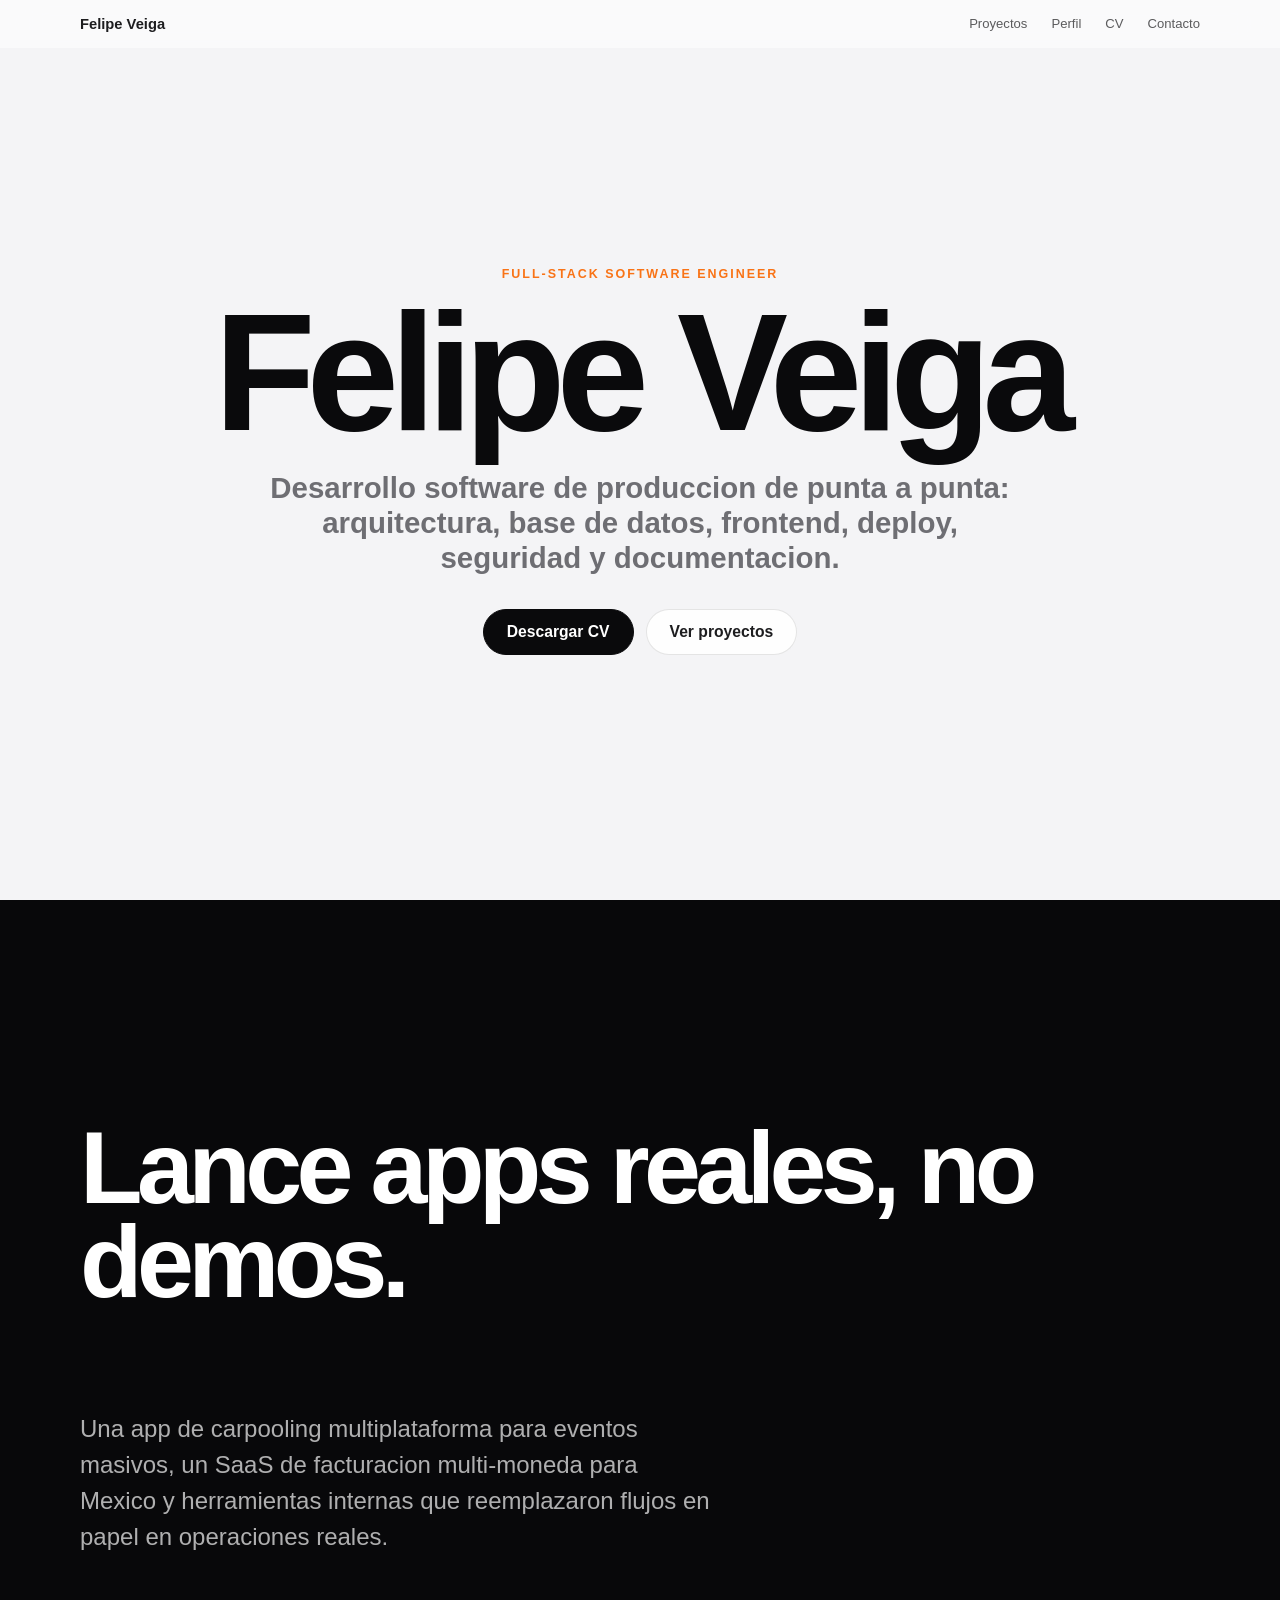
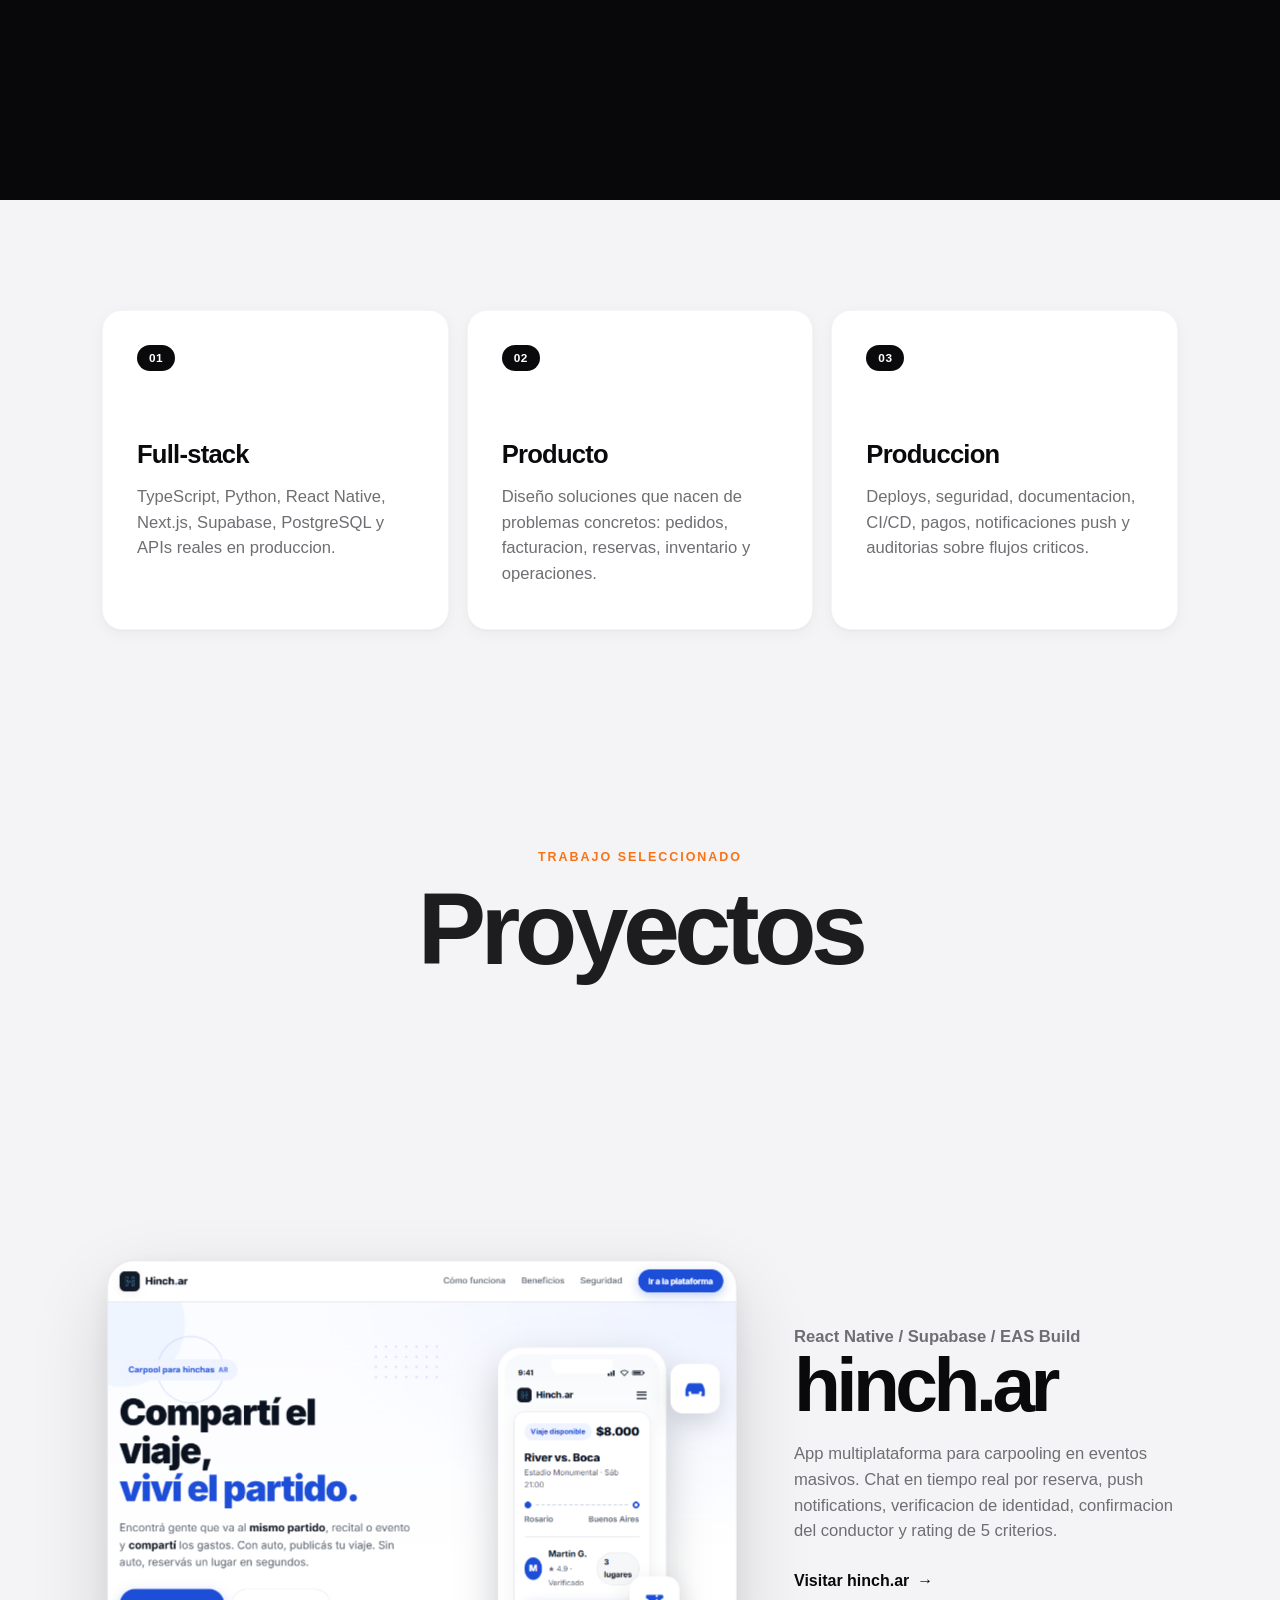
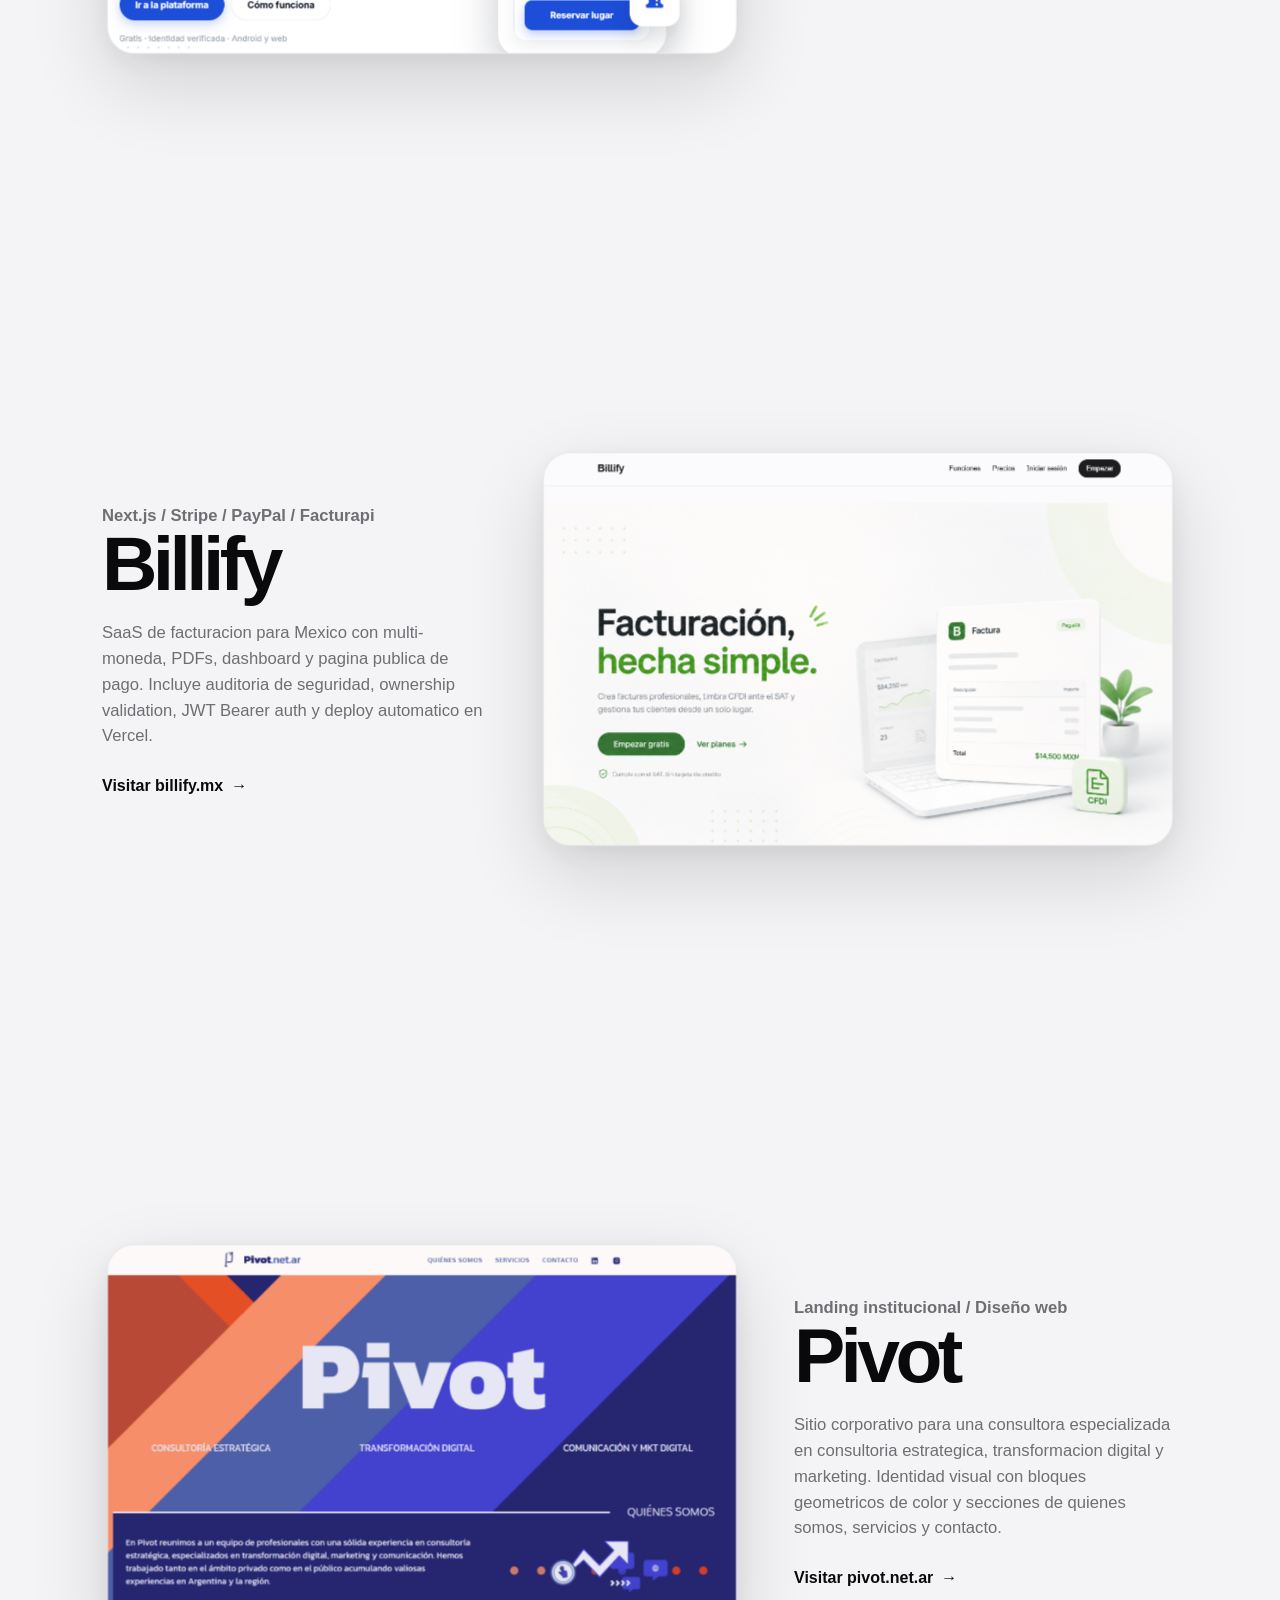
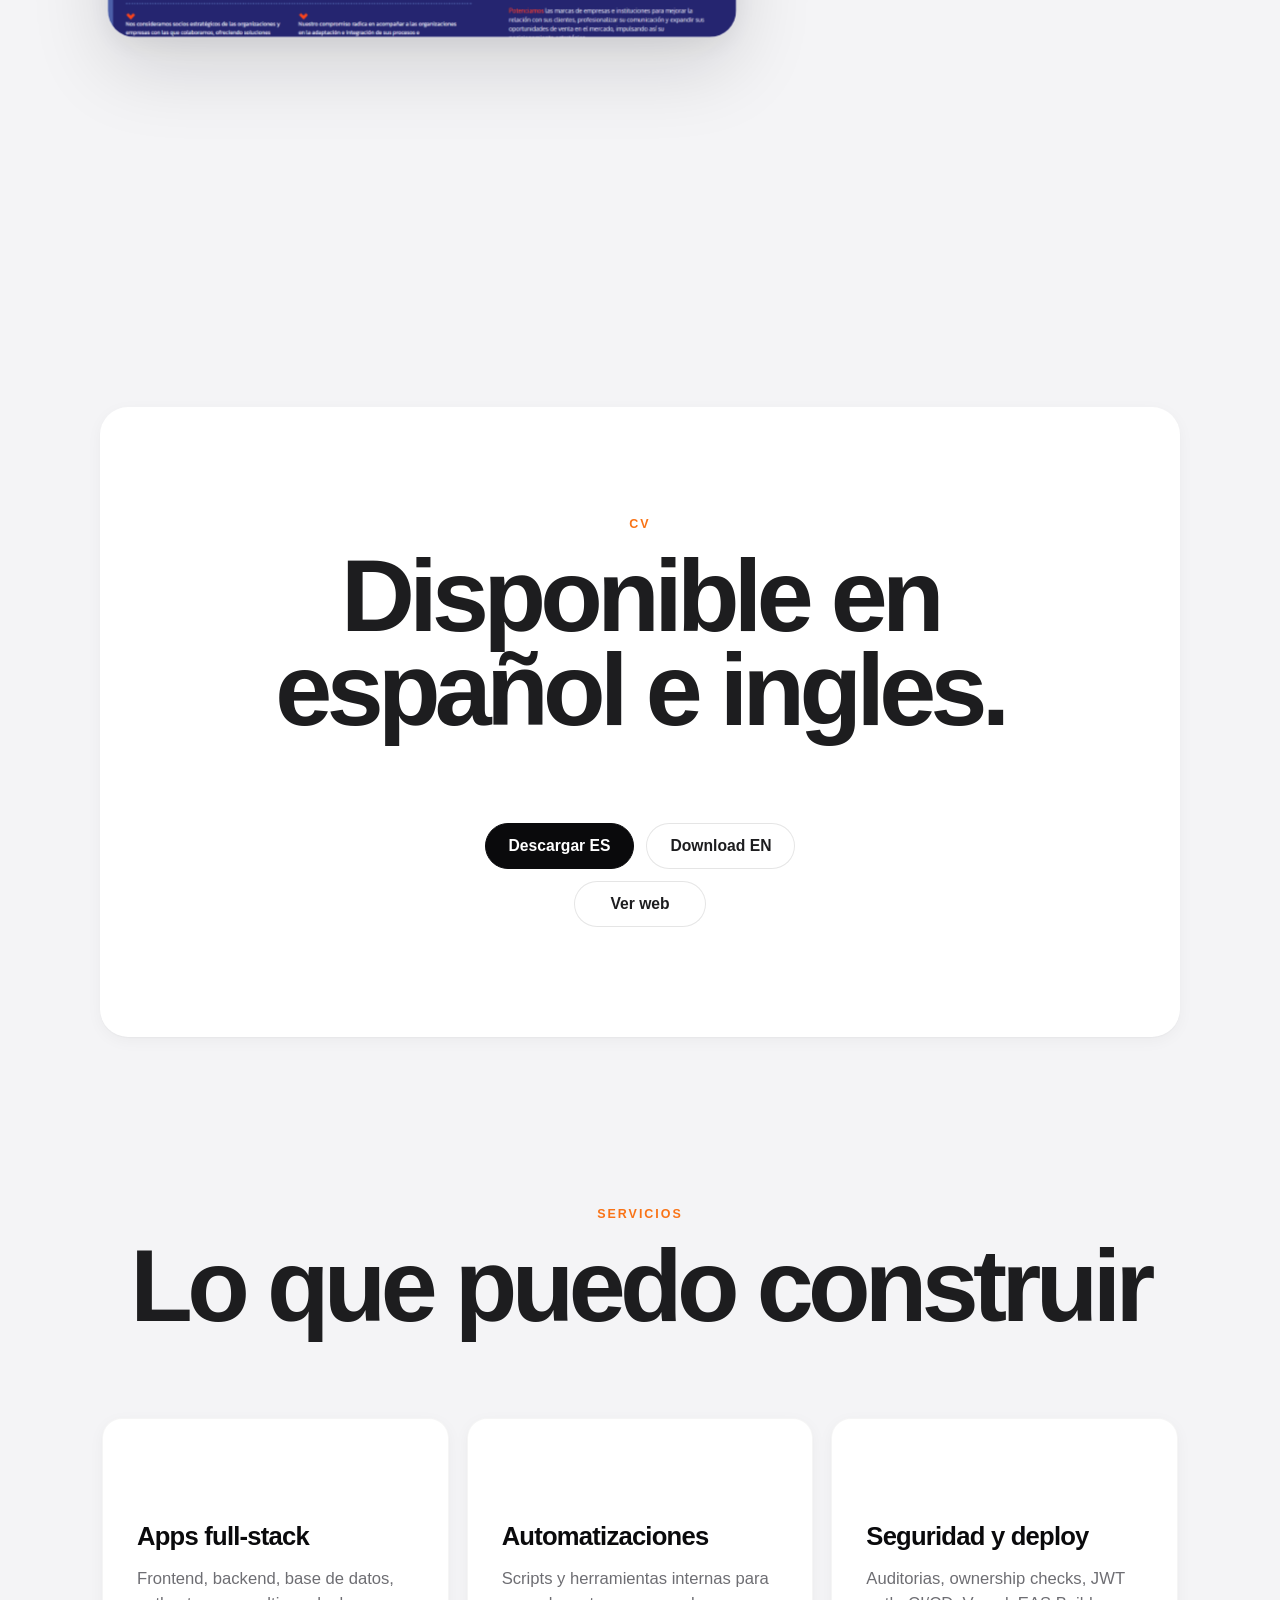
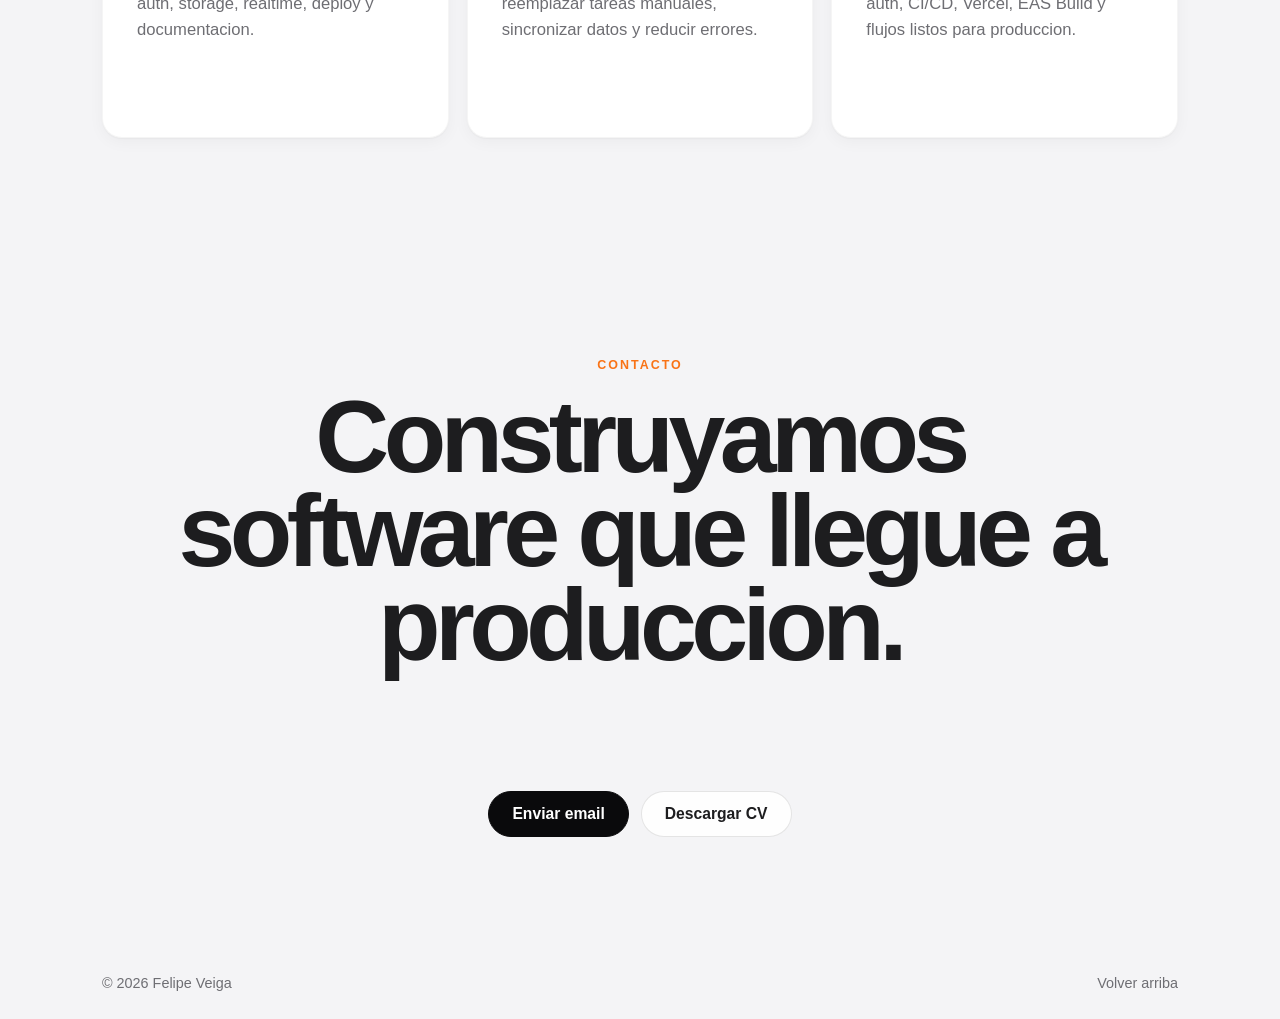
==== index.html @ 13900f86 "Use real product screenshots in project cards Bring in hinch.ar, Billify and Pivot screenshots from " ====
<!doctype html>
<html lang="es">
  <head>
    <meta charset="utf-8" />
    <meta name="viewport" content="width=device-width, initial-scale=1" />
    <title>Felipe Veiga | Portfolio</title>
    <meta
      name="description"
      content="Portfolio y CV de Felipe Veiga: frontend, producto digital y experiencias web."
    />
    <meta property="og:title" content="Felipe Veiga | Portfolio" />
    <meta
      property="og:description"
      content="Frontend y producto digital con foco en claridad, detalle y entrega."
    />
    <meta property="og:type" content="website" />
    <link rel="stylesheet" href="styles.css" />
  </head>
  <body>
    <header class="site-header" data-elevated="false">
      <a class="brand" href="#inicio" aria-label="Ir al inicio">Felipe Veiga</a>
      <nav class="nav" aria-label="Principal">
        <a href="#proyectos">Proyectos</a>
        <a href="#perfil">Perfil</a>
        <a href="cv.html">CV</a>
        <a href="#contacto">Contacto</a>
      </nav>
    </header>

    <main>
      <section class="hero" id="inicio" aria-labelledby="hero-title">
        <p class="eyebrow">Full-Stack Software Engineer</p>
        <h1 id="hero-title"><span>Felipe</span> <span>Veiga</span></h1>
        <p class="hero-copy">
          Desarrollo software de produccion de punta a punta: arquitectura, base de datos, frontend, deploy, seguridad y documentacion.
        </p>
        <div class="hero-actions" aria-label="Acciones principales">
          <a class="button primary" href="assets/felipe-veiga-cv-es.pdf" download>Descargar CV</a>
          <a class="button secondary" href="#proyectos">Ver proyectos</a>
        </div>
      </section>

      <section class="manifest" id="perfil" aria-label="Perfil profesional">
        <div class="manifest-inner">
          <p class="reveal">
            Lance apps reales, no demos.
          </p>
          <p class="manifest-copy reveal">
            Una app de carpooling multiplataforma para eventos masivos, un SaaS de facturacion multi-moneda para Mexico y herramientas internas que reemplazaron flujos en papel en operaciones reales.
          </p>
        </div>
      </section>

      <section class="section principles" aria-label="Fortalezas">
        <article class="principle reveal">
          <span>01</span>
          <h2>Full-stack</h2>
          <p>TypeScript, Python, React Native, Next.js, Supabase, PostgreSQL y APIs reales en produccion.</p>
        </article>
        <article class="principle reveal">
          <span>02</span>
          <h2>Producto</h2>
          <p>Diseño soluciones que nacen de problemas concretos: pedidos, facturacion, reservas, inventario y operaciones.</p>
        </article>
        <article class="principle reveal">
          <span>03</span>
          <h2>Produccion</h2>
          <p>Deploys, seguridad, documentacion, CI/CD, pagos, notificaciones push y auditorias sobre flujos criticos.</p>
        </article>
      </section>

      <section class="projects" id="proyectos" aria-labelledby="projects-title">
        <div class="section-heading reveal">
          <p class="eyebrow">Trabajo seleccionado</p>
          <h2 id="projects-title">Proyectos</h2>
        </div>

        <article class="project-story reveal">
          <a class="project-screen" href="https://hinch.ar" target="_blank" rel="noopener" aria-label="Abrir hinch.ar">
            <img class="screen-image" src="assets/hinch-ar.png" alt="Captura de hinch.ar mostrando la landing del producto" loading="lazy" />
          </a>
          <div class="project-text">
          <p class="project-kicker">React Native / Supabase / EAS Build</p>
          <h3>hinch.ar</h3>
          <p>
              App multiplataforma para carpooling en eventos masivos. Chat en tiempo real por reserva, push notifications, verificacion de identidad, confirmacion del conductor y rating de 5 criterios.
          </p>
            <a href="https://hinch.ar" target="_blank" rel="noopener">Visitar hinch.ar</a>
          </div>
        </article>

        <article class="project-story reveal">
          <a class="project-screen alt" href="https://billify.mx" target="_blank" rel="noopener" aria-label="Abrir Billify">
            <img class="screen-image" src="assets/billify.png" alt="Captura de Billify mostrando la landing del SaaS de facturacion" loading="lazy" />
          </a>
          <div class="project-text">
            <p class="project-kicker">Next.js / Stripe / PayPal / Facturapi</p>
            <h3>Billify</h3>
            <p>
              SaaS de facturacion para Mexico con multi-moneda, PDFs, dashboard y pagina publica de pago. Incluye auditoria de seguridad, ownership validation, JWT Bearer auth y deploy automatico en Vercel.
            </p>
            <a href="https://billify.mx" target="_blank" rel="noopener">Visitar billify.mx</a>
          </div>
        </article>

        <article class="project-story reveal">
          <a class="project-screen warm" href="https://pivot.net.ar" target="_blank" rel="noopener" aria-label="Abrir Pivot">
            <img class="screen-image" src="assets/pivot.png" alt="Captura de pivot.net.ar mostrando la landing de la consultora" loading="lazy" />
          </a>
          <div class="project-text">
            <p class="project-kicker">Landing institucional / Diseño web</p>
            <h3>Pivot</h3>
            <p>
              Sitio corporativo para una consultora especializada en consultoria estrategica, transformacion digital y marketing. Identidad visual con bloques geometricos de color y secciones de quienes somos, servicios y contacto.
            </p>
            <a href="https://pivot.net.ar" target="_blank" rel="noopener">Visitar pivot.net.ar</a>
          </div>
        </article>
      </section>

      <section class="cv-panel reveal" aria-labelledby="cv-title">
        <p class="eyebrow">CV</p>
        <h2 id="cv-title">Disponible en español e ingles.</h2>
        <div class="cv-actions">
          <a class="button primary" href="assets/felipe-veiga-cv-es.pdf" download>Descargar ES</a>
          <a class="button secondary" href="assets/felipe-veiga-cv-en.pdf" download>Download EN</a>
          <a class="button secondary" href="cv.html">Ver web</a>
        </div>
      </section>

      <section class="services" aria-labelledby="services-title">
        <div class="section-heading reveal">
          <p class="eyebrow">Servicios</p>
          <h2 id="services-title">Lo que puedo construir</h2>
        </div>
        <div class="service-grid">
          <article class="reveal">
            <h3>Apps full-stack</h3>
            <p>Frontend, backend, base de datos, auth, storage, realtime, deploy y documentacion.</p>
          </article>
          <article class="reveal">
            <h3>Automatizaciones</h3>
            <p>Scripts y herramientas internas para reemplazar tareas manuales, sincronizar datos y reducir errores.</p>
          </article>
          <article class="reveal">
            <h3>Seguridad y deploy</h3>
            <p>Auditorias, ownership checks, JWT auth, CI/CD, Vercel, EAS Build y flujos listos para produccion.</p>
          </article>
        </div>
      </section>

      <section class="contact" id="contacto" aria-labelledby="contact-title">
        <p class="eyebrow">Contacto</p>
        <h2 id="contact-title">Construyamos software que llegue a produccion.</h2>
        <div class="contact-actions">
          <a class="button primary" href="mailto:fv.felipeveiga@gmail.com">Enviar email</a>
          <a class="button secondary" href="assets/felipe-veiga-cv-es.pdf" download>Descargar CV</a>
        </div>
      </section>
    </main>

    <footer class="footer">
      <span>&copy; <span id="year"></span> Felipe Veiga</span>
      <a href="#inicio">Volver arriba</a>
    </footer>

    <script src="script.js"></script>
  </body>
</html>
---- styles.css ----
:root {
  color-scheme: light;
  --ink: #0a0a0c;
  --text: #1d1d1f;
  --muted: #6e6e73;
  --paper: #f4f4f6;
  --white: #ffffff;
  --line: rgba(0, 0, 0, 0.1);
  --blue: #2563eb;
  --accent: #f97316;
  --dark: #08080a;
  --shadow-sm: 0 1px 2px rgba(15, 15, 20, 0.04), 0 4px 16px rgba(15, 15, 20, 0.04);
  --shadow-md: 0 8px 28px rgba(15, 15, 20, 0.08), 0 2px 6px rgba(15, 15, 20, 0.04);
  --shadow-lg: 0 30px 80px rgba(15, 15, 20, 0.14), 0 8px 28px rgba(15, 15, 20, 0.06);
  --radius-sm: 12px;
  --radius-md: 20px;
  --radius-lg: 28px;
  font-family:
    -apple-system, BlinkMacSystemFont, "SF Pro Display", "SF Pro Text", Inter,
    "Segoe UI", sans-serif;
}

* {
  box-sizing: border-box;
}

html {
  scroll-behavior: smooth;
}

body {
  margin: 0;
  background: var(--paper);
  color: var(--text);
  overflow-x: hidden;
  width: 100%;
}

a {
  color: inherit;
  text-decoration: none;
}

.site-header {
  align-items: center;
  backdrop-filter: saturate(1.8) blur(20px);
  background: rgba(251, 251, 253, 0.78);
  border-bottom: 1px solid transparent;
  display: flex;
  height: 48px;
  justify-content: space-between;
  left: 0;
  padding: 0 max(22px, calc((100vw - 1120px) / 2));
  position: fixed;
  right: 0;
  top: 0;
  z-index: 20;
}

.site-header[data-elevated="true"] {
  border-bottom-color: rgba(0, 0, 0, 0.08);
}

.brand {
  font-size: 0.92rem;
  font-weight: 700;
}

.nav {
  align-items: center;
  display: flex;
  gap: 24px;
  color: rgba(29, 29, 31, 0.72);
  font-size: 0.82rem;
}

.nav a:hover,
.project-text a:hover,
.footer a:hover {
  color: var(--blue);
}

.hero {
  align-items: center;
  display: flex;
  flex-direction: column;
  justify-content: center;
  min-height: 100vh;
  padding: 110px 22px 88px;
  text-align: center;
}

.eyebrow {
  color: var(--accent);
  font-size: 0.78rem;
  font-weight: 800;
  letter-spacing: 0.16em;
  margin: 0 0 18px;
  text-transform: uppercase;
}

h1,
h2,
h3,
p {
  margin-top: 0;
}

h1 {
  color: var(--ink);
  font-size: clamp(4.6rem, 13vw, 11.5rem);
  letter-spacing: -0.055em;
  line-height: 0.88;
  margin-bottom: 26px;
}

h1 span {
  display: inline;
}

.hero-copy {
  color: var(--muted);
  font-size: clamp(1.28rem, 2.3vw, 2rem);
  font-weight: 600;
  line-height: 1.18;
  margin: 0 auto;
  max-width: 760px;
  width: min(760px, 100%);
}

.button {
  align-items: center;
  border: 1px solid var(--line);
  border-radius: 980px;
  display: inline-flex;
  font-size: 0.98rem;
  font-weight: 700;
  justify-content: center;
  min-height: 46px;
  min-width: 132px;
  padding: 10px 23px;
  transition:
    background 200ms ease,
    color 200ms ease,
    box-shadow 200ms ease,
    transform 200ms ease,
    border-color 200ms ease;
}

.button:hover {
  transform: translateY(-2px);
  box-shadow: var(--shadow-md);
}

.button.primary {
  background: var(--ink);
  border-color: var(--ink);
  color: #fff;
}

.button.primary:hover {
  background: var(--blue);
  border-color: var(--blue);
}

.button.secondary {
  background: rgba(255, 255, 255, 0.85);
  backdrop-filter: blur(6px);
}

.button.secondary:hover {
  border-color: rgba(0, 0, 0, 0.32);
}

.hero-actions,
.contact-actions,
.cv-actions {
  display: flex;
  flex-wrap: wrap;
  gap: 12px;
  justify-content: center;
  margin-top: 34px;
  width: min(100%, 420px);
}

.manifest {
  align-items: center;
  background: var(--dark);
  color: #fff;
  display: flex;
  min-height: 100vh;
  padding: 110px 22px;
}

.manifest-inner {
  margin: 0 auto;
  max-width: 1120px;
}

.manifest p:first-child,
.section-heading h2,
.cv-panel h2,
.contact h2 {
  font-size: clamp(3rem, 8vw, 7.5rem);
  font-weight: 800;
  letter-spacing: -0.055em;
  line-height: 0.92;
}

.manifest-copy {
  color: rgba(255, 255, 255, 0.68);
  font-size: clamp(1.18rem, 2vw, 1.5rem);
  line-height: 1.5;
  max-width: 640px;
}

.section,
.principles,
.projects,
.services,
.cv-panel,
.contact {
  margin: 0 auto;
  max-width: 1120px;
  padding: 110px 22px;
}

.principles {
  display: grid;
  gap: 18px;
  grid-template-columns: repeat(3, minmax(0, 1fr));
}

.principle,
.service-grid article {
  background: var(--white);
  border: 1px solid rgba(0, 0, 0, 0.04);
  border-radius: var(--radius-md);
  box-shadow: var(--shadow-sm);
  min-height: 320px;
  padding: 34px;
  position: relative;
  transition:
    box-shadow 260ms ease,
    transform 260ms ease,
    border-color 260ms ease;
}

.principle:hover,
.service-grid article:hover {
  border-color: rgba(0, 0, 0, 0.08);
  box-shadow: var(--shadow-md);
  transform: translateY(-3px);
}

.principle span {
  align-items: center;
  background: var(--ink);
  border-radius: 999px;
  color: #fff;
  display: inline-flex;
  font-size: 0.74rem;
  font-weight: 700;
  height: 26px;
  justify-content: center;
  letter-spacing: 0.04em;
  padding: 0 12px;
}

.principle h2,
.service-grid h3 {
  color: var(--ink);
  font-size: clamp(1.5rem, 2vw, 2.05rem);
  hyphens: auto;
  letter-spacing: -0.03em;
  line-height: 1.05;
  margin: 70px 0 16px;
  overflow-wrap: break-word;
  word-break: normal;
}

.principle p,
.project-text p,
.service-grid p {
  color: var(--muted);
  font-size: 1.04rem;
  line-height: 1.55;
  margin-bottom: 0;
}

.section-heading {
  margin-bottom: 56px;
  text-align: center;
}

.project-story {
  align-items: center;
  display: grid;
  gap: 52px;
  grid-template-columns: minmax(0, 1.25fr) minmax(320px, 0.75fr);
  min-height: 88vh;
  padding: 44px 0;
}

.project-story:nth-of-type(even) {
  grid-template-columns: minmax(320px, 0.75fr) minmax(0, 1.25fr);
}

.project-story:nth-of-type(even) .project-screen {
  order: 2;
}

.project-screen {
  aspect-ratio: 16 / 10;
  background: #f4f4f6;
  border: 1px solid rgba(0, 0, 0, 0.06);
  border-radius: var(--radius-lg);
  box-shadow: var(--shadow-lg);
  display: block;
  overflow: hidden;
  position: sticky;
  top: 92px;
  transform: scale(0.985);
  transition:
    box-shadow 320ms ease,
    transform 320ms ease;
}

.project-screen:hover {
  box-shadow:
    0 44px 130px rgba(15, 15, 20, 0.2),
    0 12px 30px rgba(15, 15, 20, 0.08);
  transform: scale(1.01);
}

.screen-image {
  display: block;
  height: 100%;
  object-fit: cover;
  object-position: top center;
  transition: transform 600ms cubic-bezier(0.16, 1, 0.3, 1);
  width: 100%;
}

.project-screen:hover .screen-image {
  transform: scale(1.03);
}

.project-kicker {
  color: var(--muted);
  font-size: 0.82rem;
  font-weight: 800;
  margin-bottom: 14px;
}

.project-text h3 {
  color: var(--ink);
  font-size: clamp(2.8rem, 6vw, 5.8rem);
  letter-spacing: -0.06em;
  line-height: 0.9;
  margin-bottom: 22px;
}

.project-text a {
  align-items: center;
  color: var(--ink);
  display: inline-flex;
  font-weight: 700;
  gap: 8px;
  margin-top: 28px;
  position: relative;
  transition: color 200ms ease, gap 200ms ease;
}

.project-text a::after {
  content: "→";
  display: inline-block;
  transition: transform 220ms ease;
}

.project-text a:hover {
  color: var(--accent);
  gap: 12px;
}

.project-text a:hover::after {
  transform: translateX(4px);
}

.cv-panel {
  background: var(--white);
  border-radius: var(--radius-lg);
  box-shadow: var(--shadow-sm);
  margin: 60px auto;
  max-width: 1080px;
  text-align: center;
}

.cv-panel > * {
  margin-left: auto;
  margin-right: auto;
  max-width: 900px;
}

.service-grid {
  display: grid;
  gap: 18px;
  grid-template-columns: repeat(3, minmax(0, 1fr));
}

.contact {
  align-items: center;
  display: flex;
  flex-direction: column;
  min-height: 72vh;
  text-align: center;
}

.contact h2 {
  max-width: 950px;
}

.footer {
  align-items: center;
  color: var(--muted);
  display: flex;
  font-size: 0.9rem;
  justify-content: space-between;
  margin: 0 auto;
  max-width: 1120px;
  padding: 28px 22px;
}

.reveal {
  opacity: 0;
  transform: translateY(34px);
  transition:
    opacity 760ms cubic-bezier(0.16, 1, 0.3, 1),
    transform 760ms cubic-bezier(0.16, 1, 0.3, 1);
}

.reveal.is-visible {
  opacity: 1;
  transform: translateY(0);
}

.cv-page {
  background: #f5f5f7;
}

.cv-sheet {
  background: #fff;
  margin: 38px auto;
  max-width: 940px;
  padding: 54px;
}

.cv-header {
  align-items: start;
  border-bottom: 1px solid var(--line);
  display: flex;
  gap: 24px;
  justify-content: space-between;
  padding-bottom: 34px;
}

.cv-back {
  color: var(--blue);
  display: inline-flex;
  font-weight: 800;
  margin-bottom: 28px;
}

.cv-header h1 {
  color: var(--ink);
  font-size: clamp(3.2rem, 9vw, 6.4rem);
  letter-spacing: -0.055em;
  margin-bottom: 14px;
}

.cv-header p {
  color: var(--muted);
  font-size: 1.25rem;
}

.cv-meta {
  font-size: 1rem;
  margin-bottom: 6px;
}

.cv-downloads {
  display: flex;
  flex-direction: column;
  gap: 10px;
  min-width: 170px;
}

.cv-section {
  border-bottom: 1px solid var(--line);
  padding: 28px 0;
}

.cv-section h2 {
  font-size: 1rem;
  letter-spacing: 0.04em;
  margin-bottom: 14px;
  text-transform: uppercase;
}

.cv-section p,
.cv-section li {
  color: var(--text);
  line-height: 1.65;
}

.cv-grid {
  display: grid;
  gap: 34px;
  grid-template-columns: repeat(2, minmax(0, 1fr));
}

.cv-section ul {
  margin: 0;
  padding-left: 18px;
}

.cv-project {
  display: grid;
  gap: 8px;
  grid-template-columns: 170px 1fr;
  padding: 12px 0;
}

.cv-project p {
  margin: 0;
}

@media (prefers-reduced-motion: reduce) {
  html {
    scroll-behavior: auto;
  }

  .reveal {
    opacity: 1;
    transform: none;
    transition: none;
  }
}

@media (max-width: 900px) {
  .principles,
  .service-grid,
  .project-story,
  .project-story:nth-of-type(even),
  .cv-grid {
    grid-template-columns: 1fr;
  }

  .project-story,
  .project-story:nth-of-type(even) {
    min-height: auto;
  }

  .project-story:nth-of-type(even) .project-screen {
    order: 0;
  }

  .project-screen {
    position: relative;
    top: auto;
  }
}

@media (max-width: 620px) {
  .site-header {
    padding: 0 14px;
  }

  .brand {
    display: none;
  }

  .nav {
    gap: 14px;
    justify-content: center;
    width: 100%;
  }

  .nav a[href="#contacto"] {
    display: none;
  }

  .hero {
    min-height: 92vh;
  }

  h1 {
    font-size: clamp(3.6rem, 18vw, 4.7rem);
    max-width: calc(100vw - 44px);
  }

  h1 span {
    display: block;
  }

  .hero-copy {
    font-size: 1.12rem;
    max-width: 280px;
    width: 100%;
  }

  .button,
  .hero-actions,
  .contact-actions,
  .cv-actions {
    width: min(100%, 300px);
  }

  .manifest p:first-child,
  .section-heading h2,
  .cv-panel h2,
  .contact h2 {
    font-size: clamp(2.8rem, 14vw, 4.4rem);
  }

  .principle,
  .service-grid article {
    min-height: auto;
  }

  .principle h2,
  .service-grid h3 {
    margin-top: 58px;
  }

  .screen-label {
    font-size: 3rem;
  }

  .cv-sheet {
    margin: 0;
    padding: 28px 20px;
  }

  .cv-header,
  .footer {
    align-items: flex-start;
    flex-direction: column;
  }

  .cv-downloads {
    width: 100%;
  }

  .cv-project {
    grid-template-columns: 1fr;
  }
}

@media print {
  body {
    background: #fff;
  }

  .cv-sheet {
    margin: 0;
    max-width: none;
    padding: 0;
  }

  .print-button,
  .cv-back {
    display: none;
  }
}
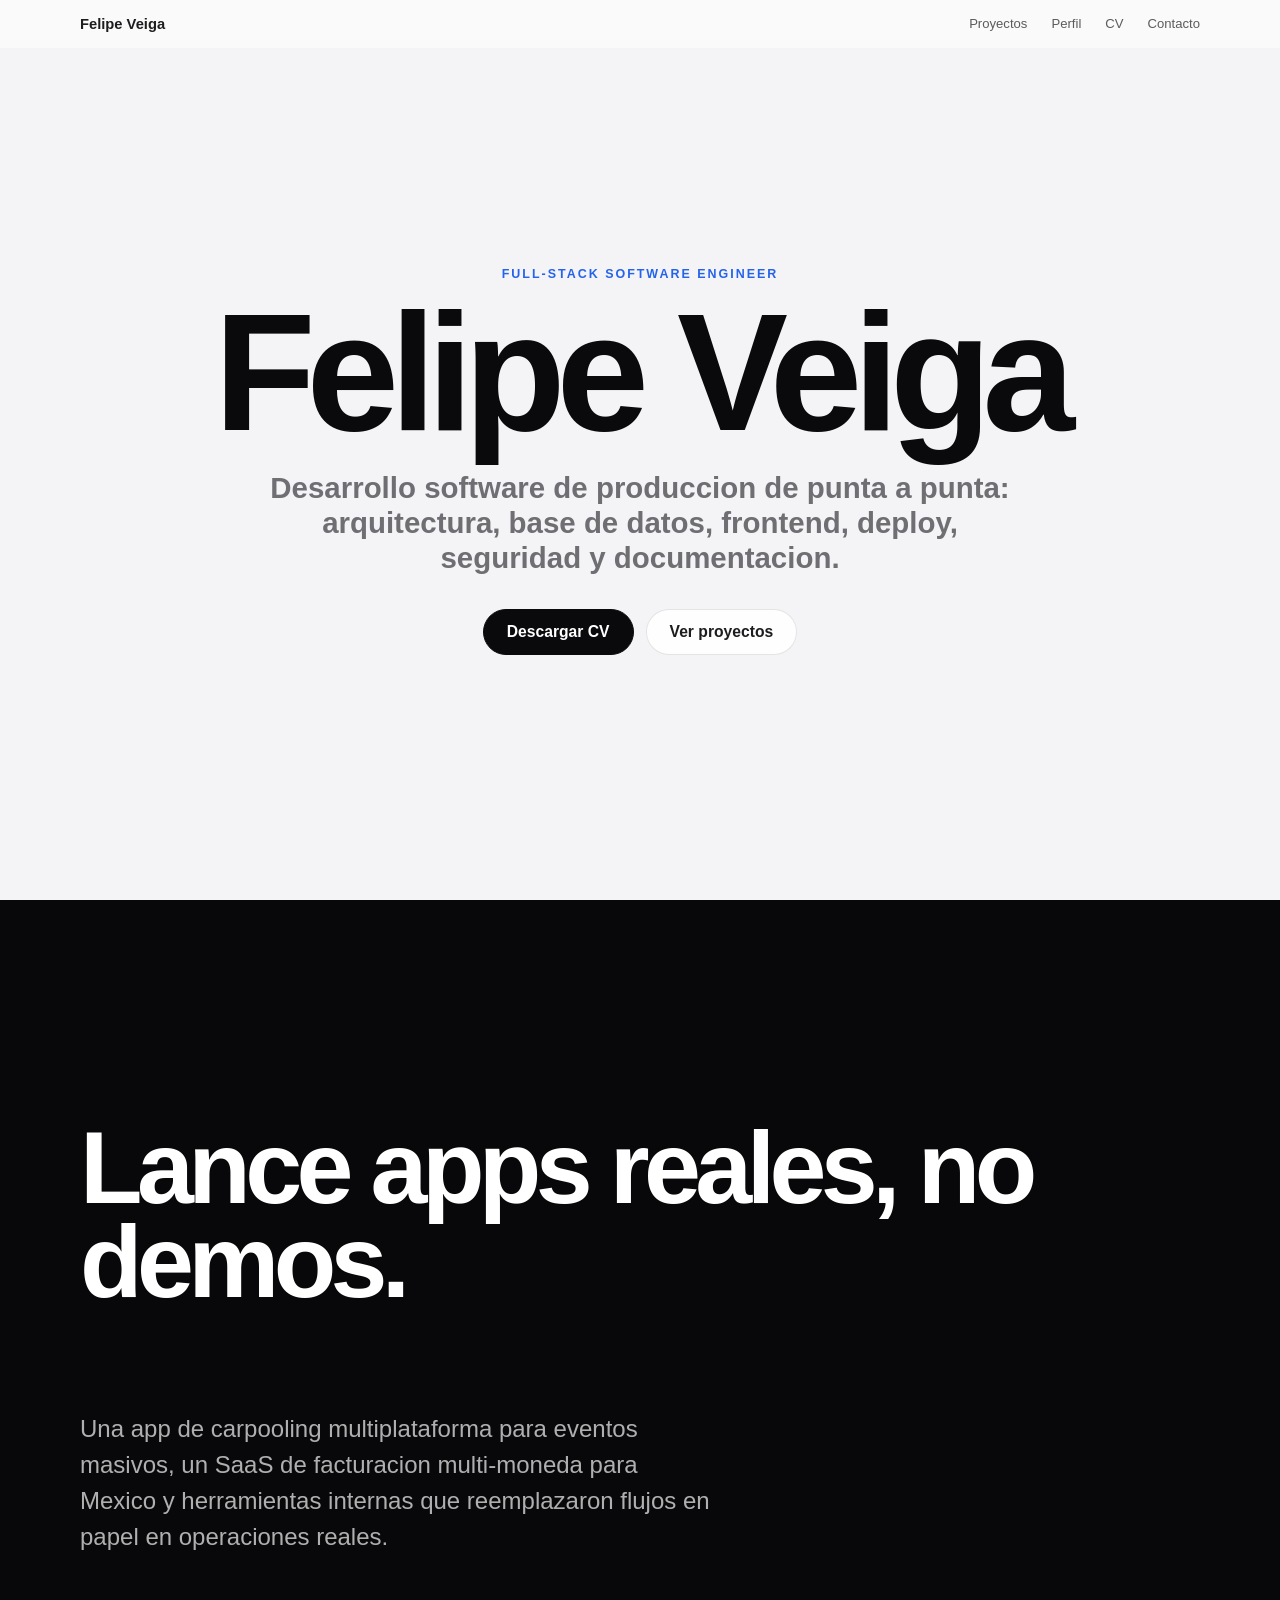
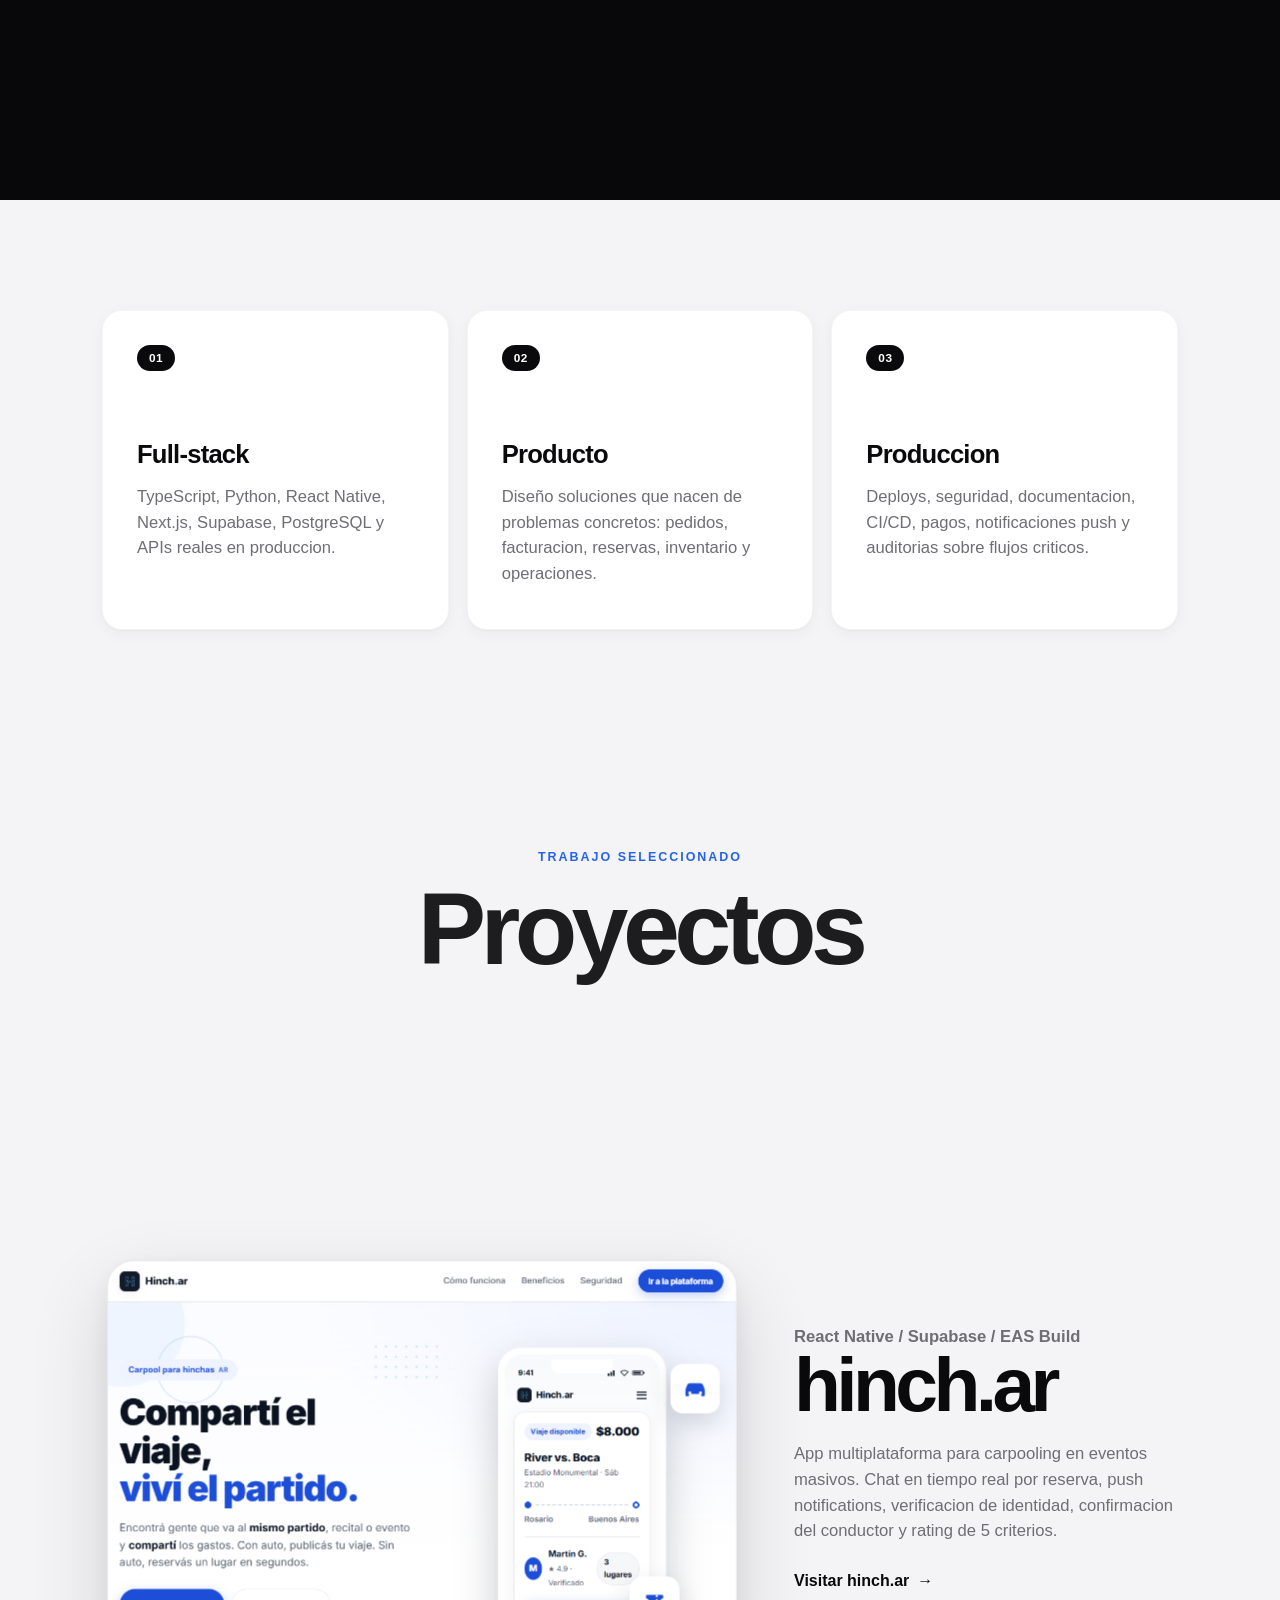
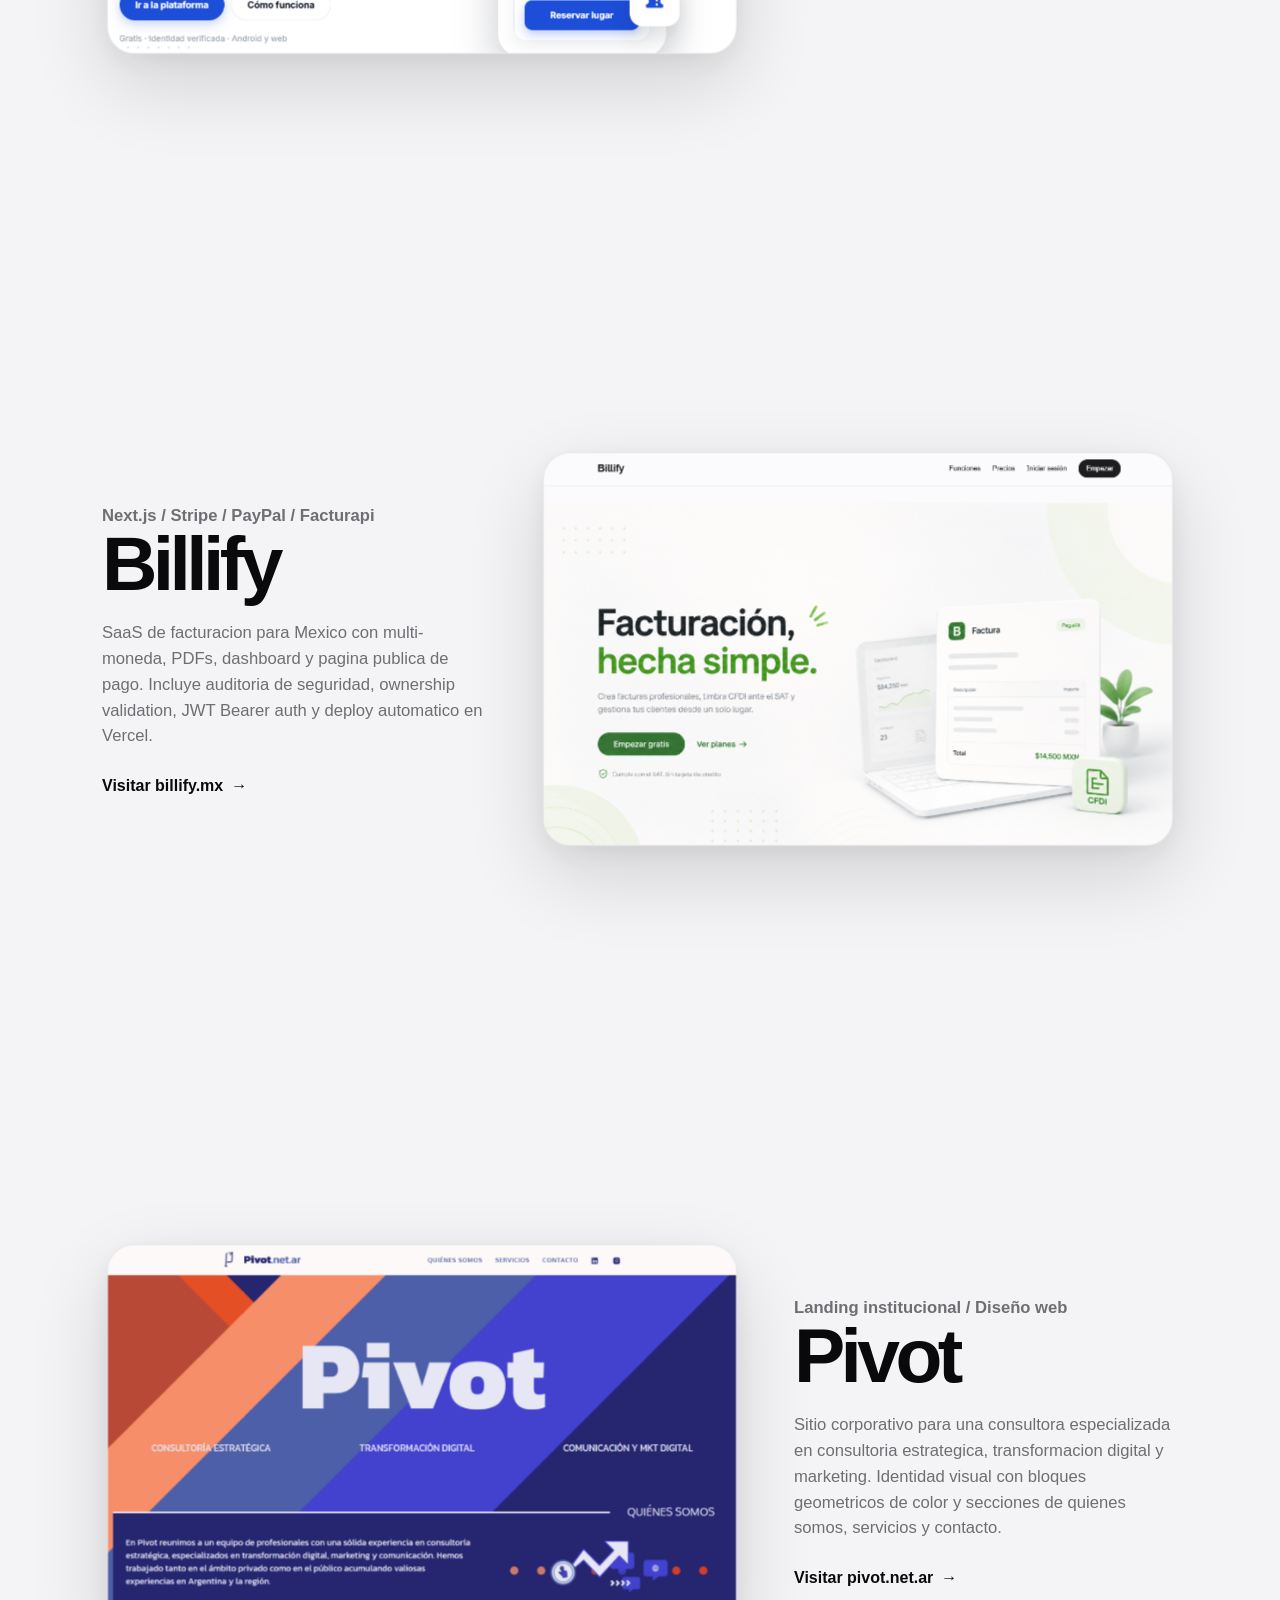
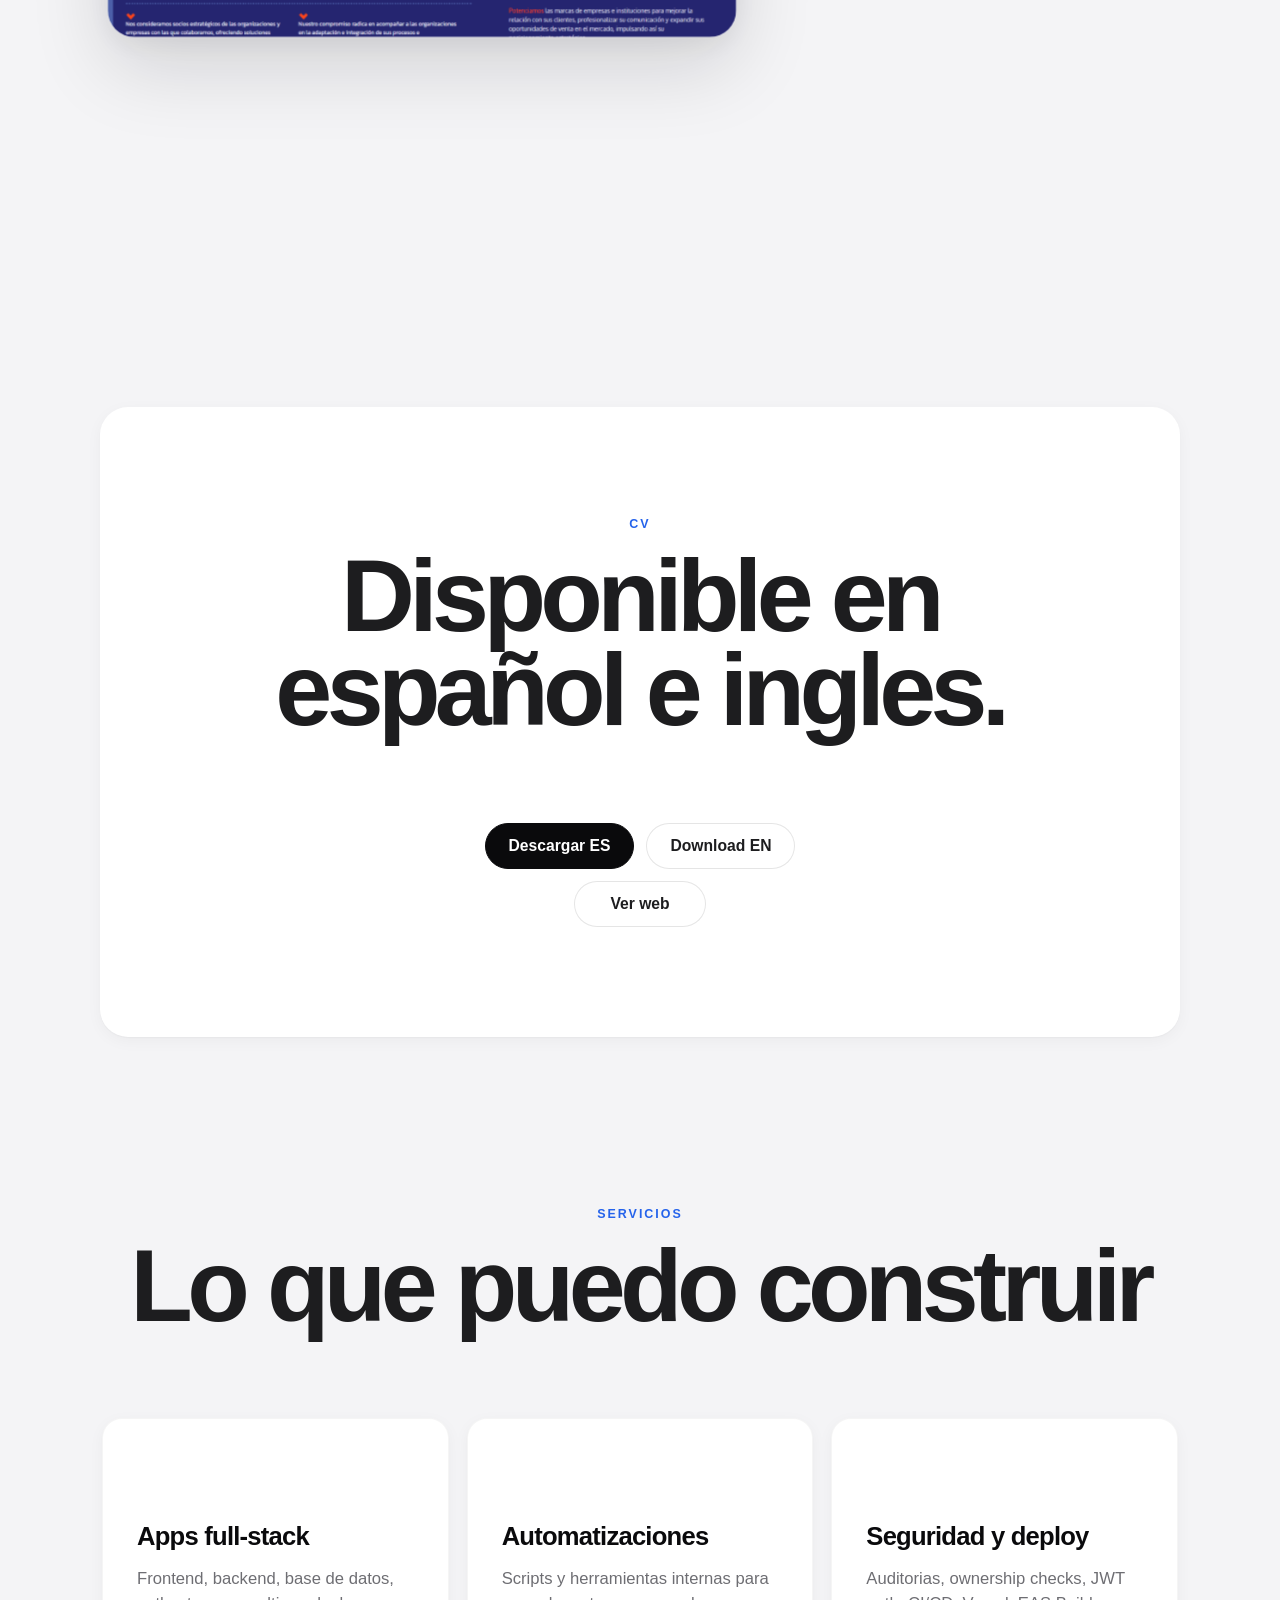
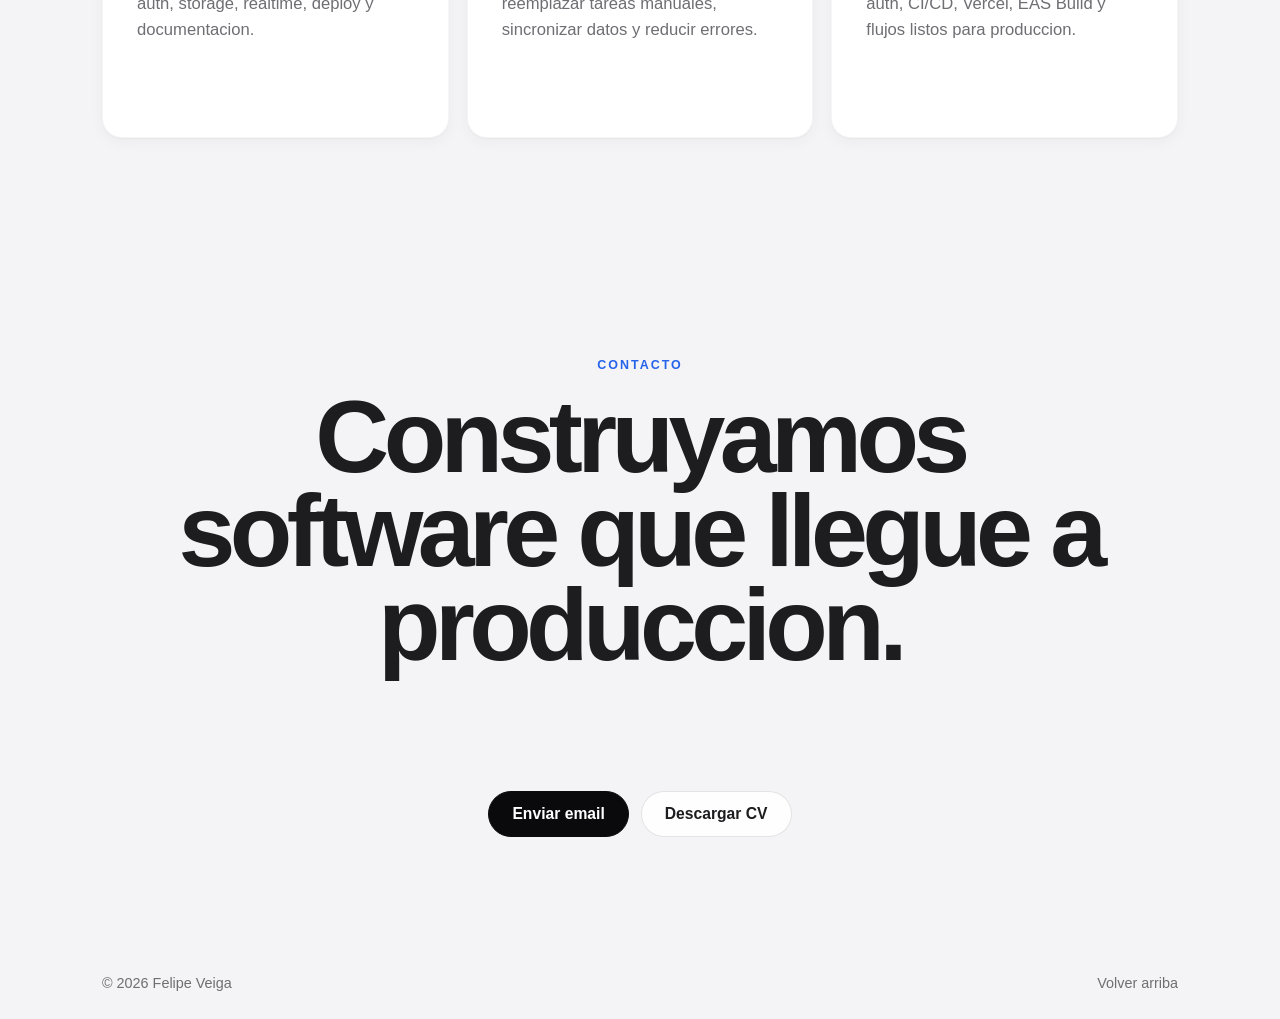
==== commit ee46e126: "Wire favicon and switch orange accent to blue Link favicon.svg from index.html and cv.html, repaint " ====
--- a/index.html
+++ b/index.html
@@ -14,6 +14,7 @@
       content="Frontend y producto digital con foco en claridad, detalle y entrega."
     />
     <meta property="og:type" content="website" />
+    <link rel="icon" type="image/svg+xml" href="assets/favicon.svg" />
     <link rel="stylesheet" href="styles.css" />
   </head>
   <body>
--- a/styles.css
+++ b/styles.css
@@ -7,7 +7,7 @@
   --white: #ffffff;
   --line: rgba(0, 0, 0, 0.1);
   --blue: #2563eb;
-  --accent: #f97316;
+  --accent: #2563eb;
   --dark: #08080a;
   --shadow-sm: 0 1px 2px rgba(15, 15, 20, 0.04), 0 4px 16px rgba(15, 15, 20, 0.04);
   --shadow-md: 0 8px 28px rgba(15, 15, 20, 0.08), 0 2px 6px rgba(15, 15, 20, 0.04);
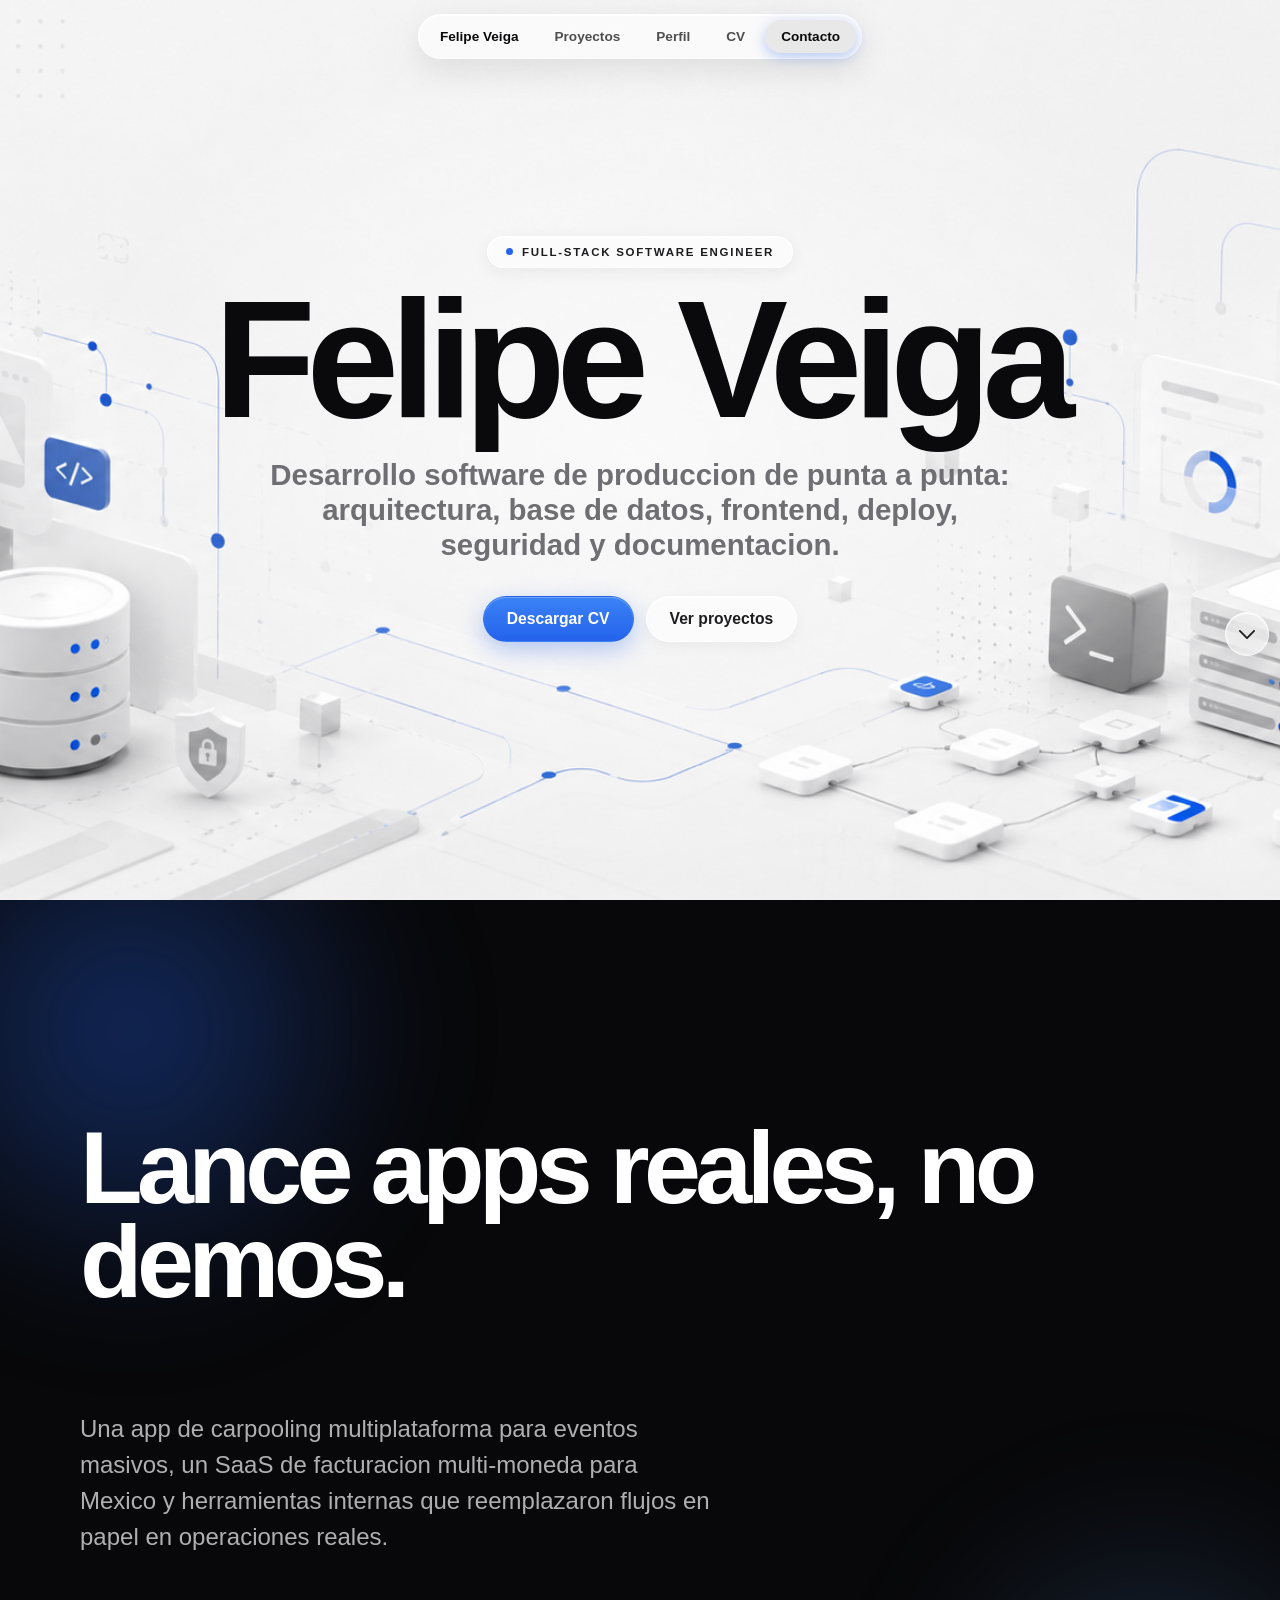
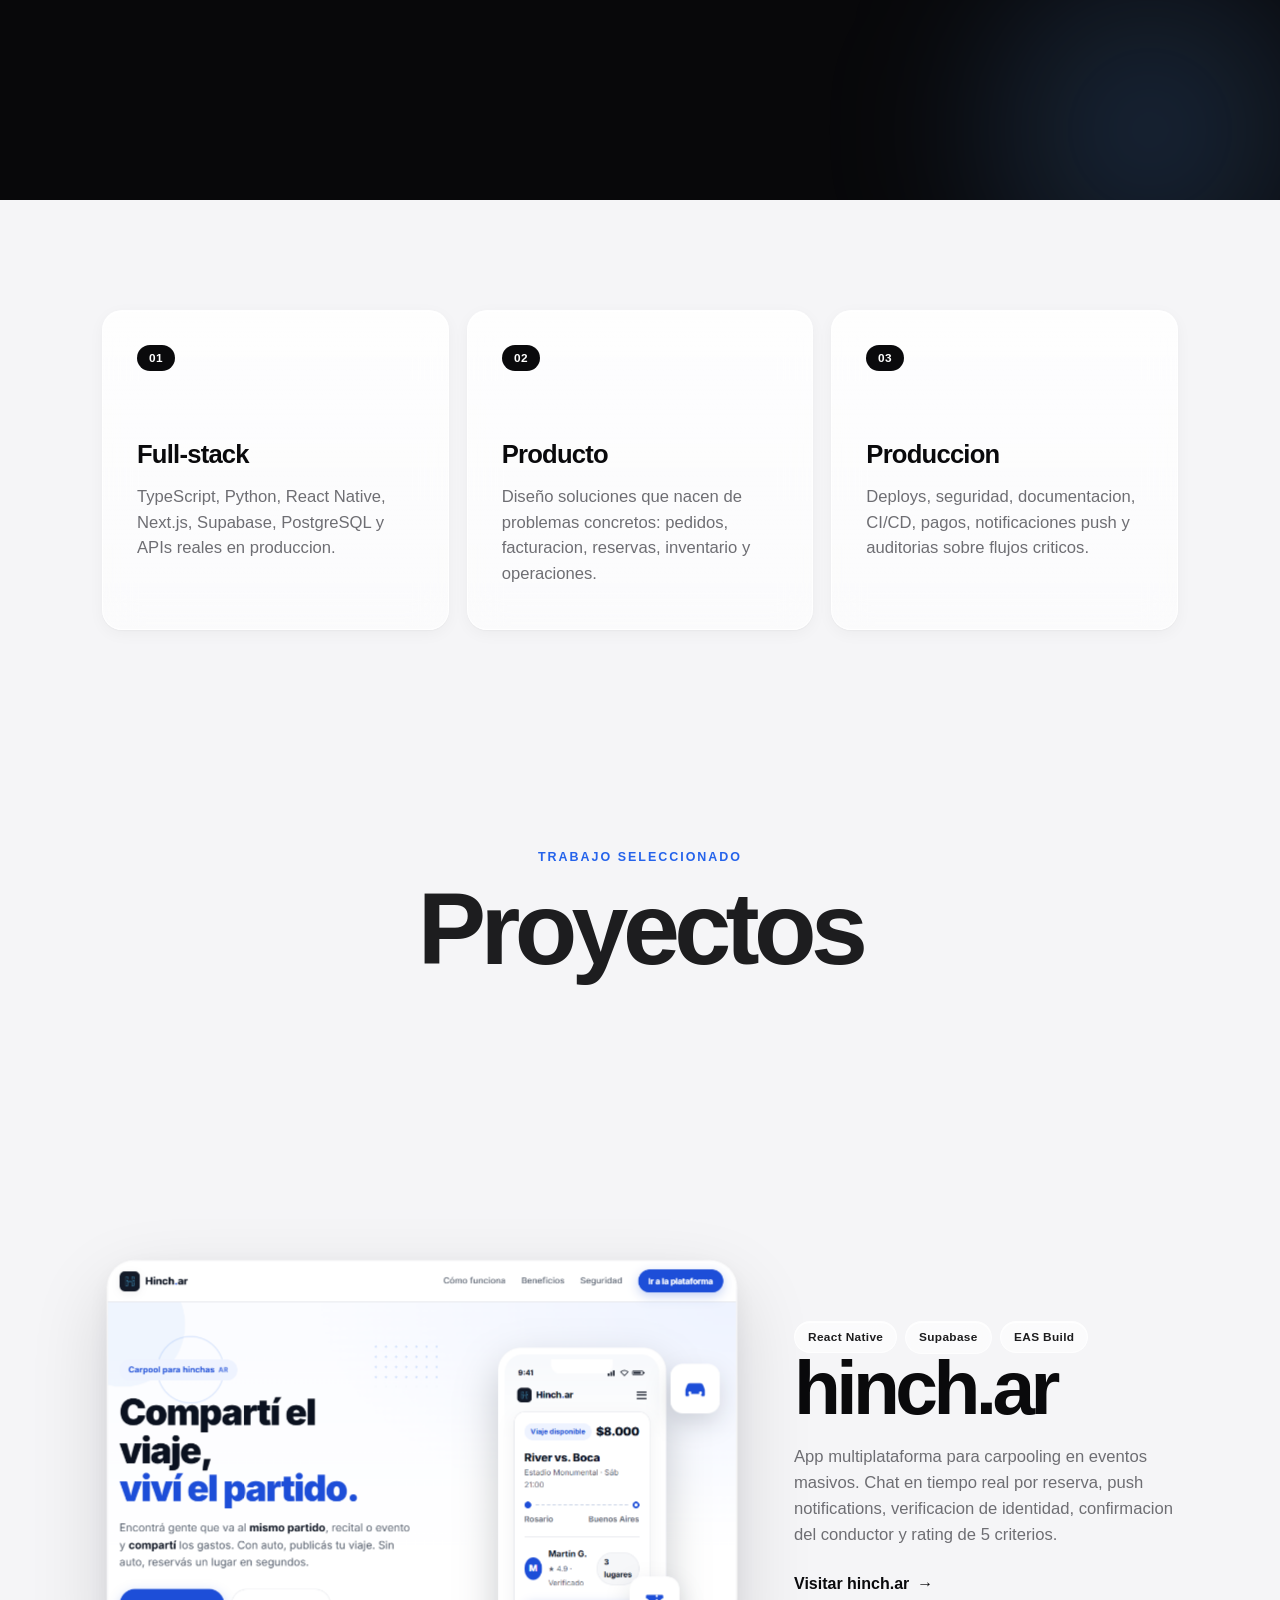
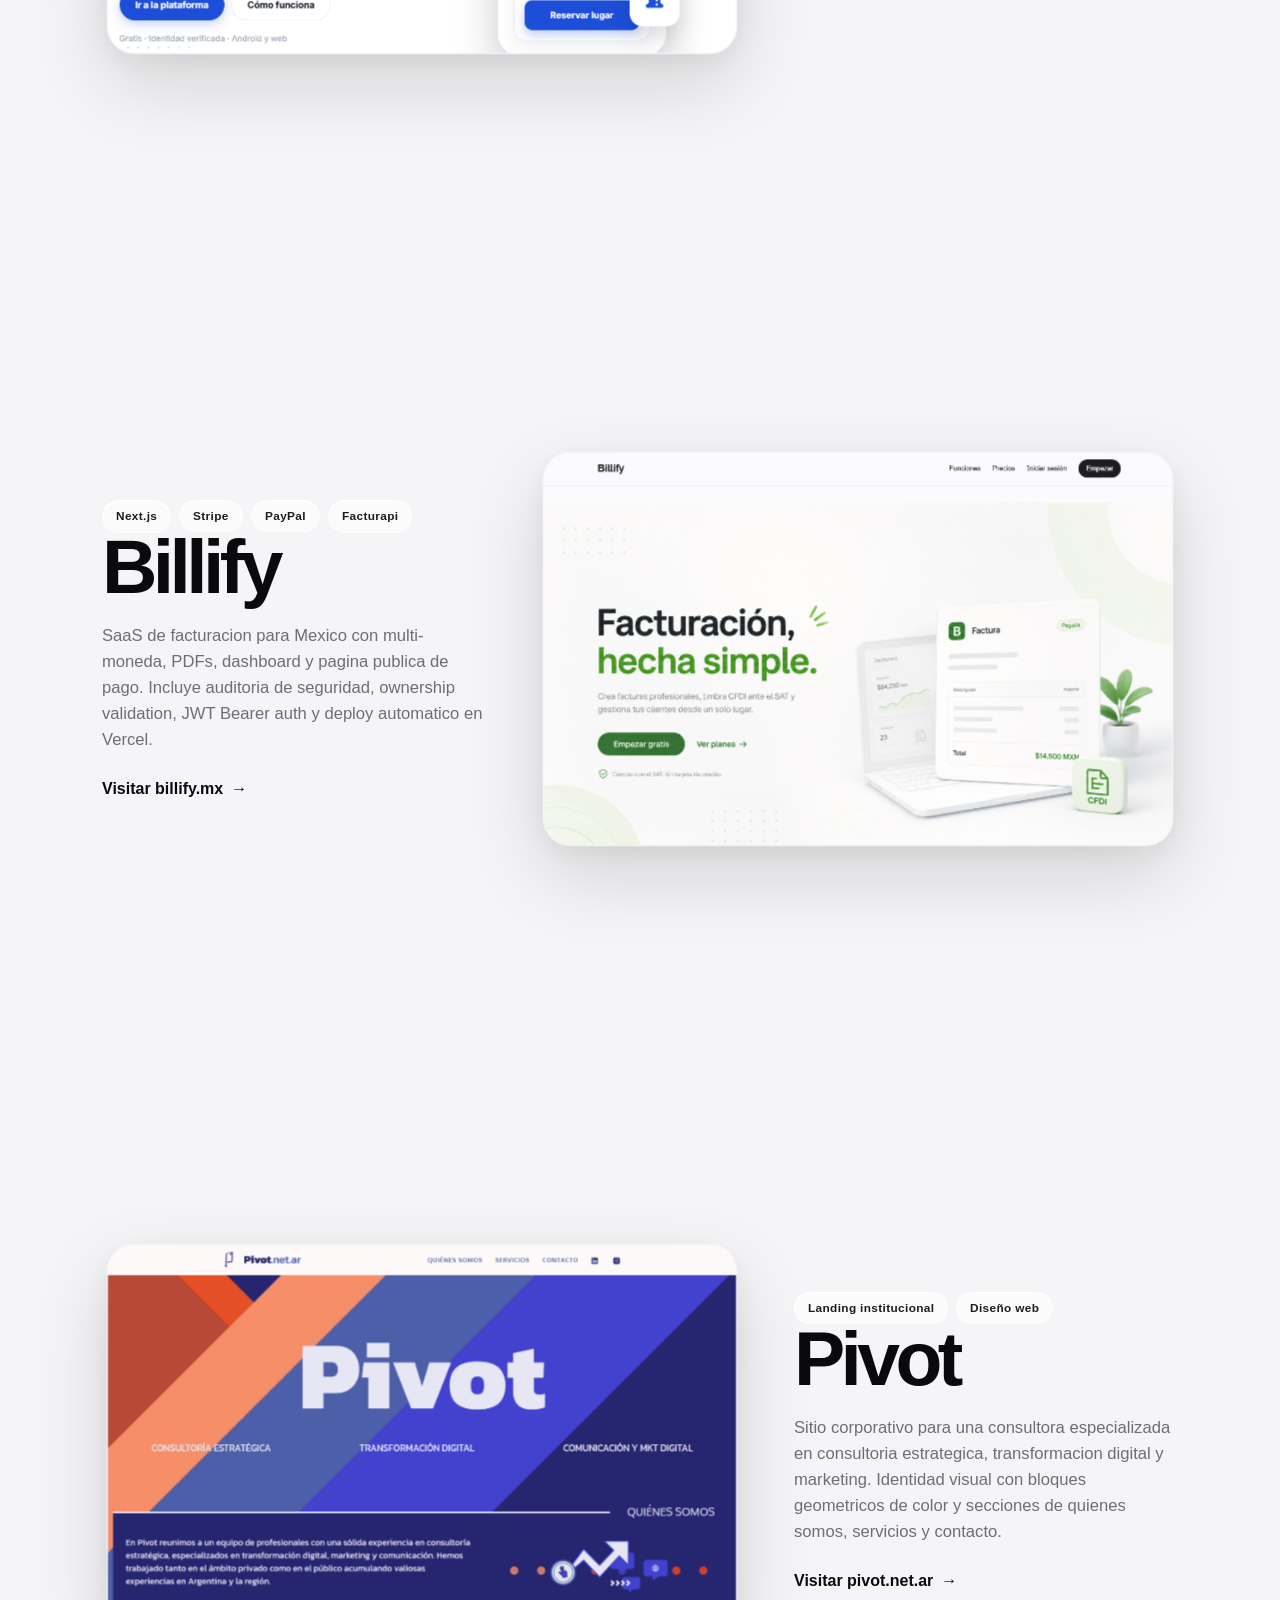
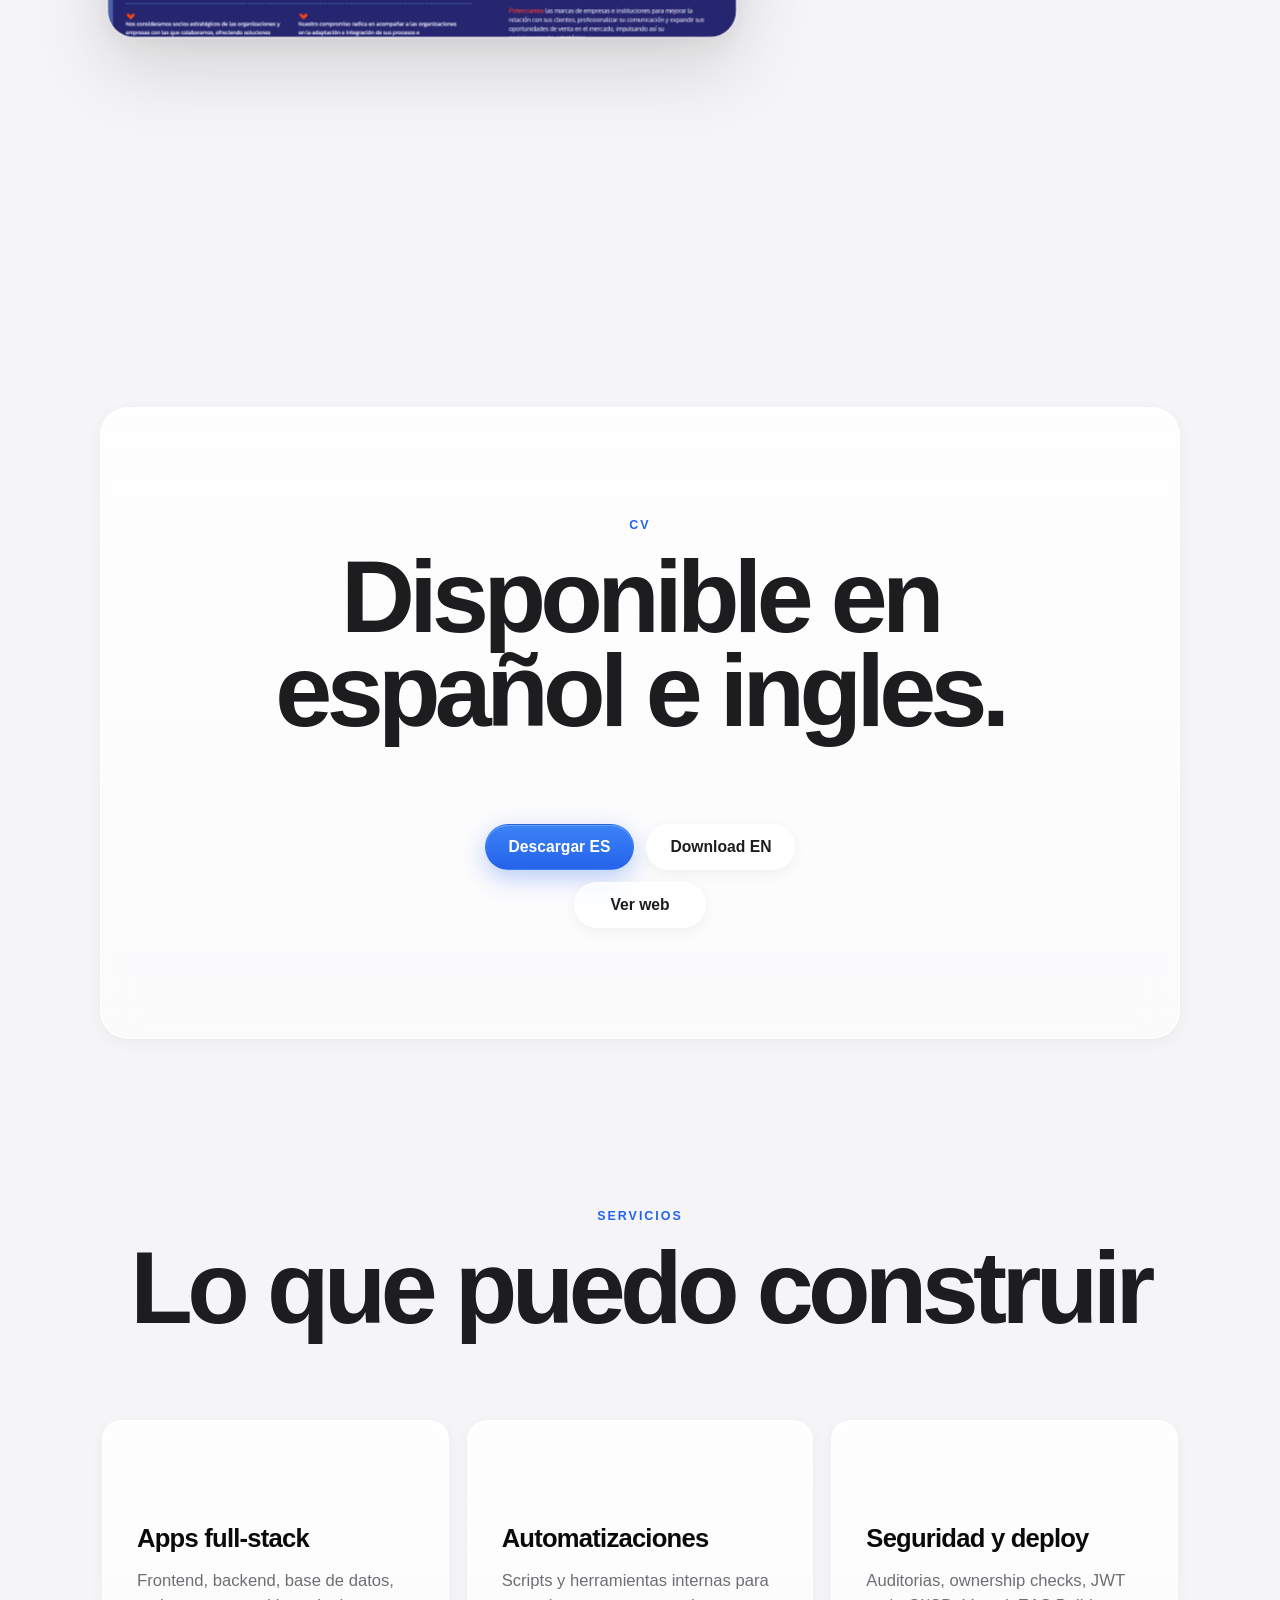
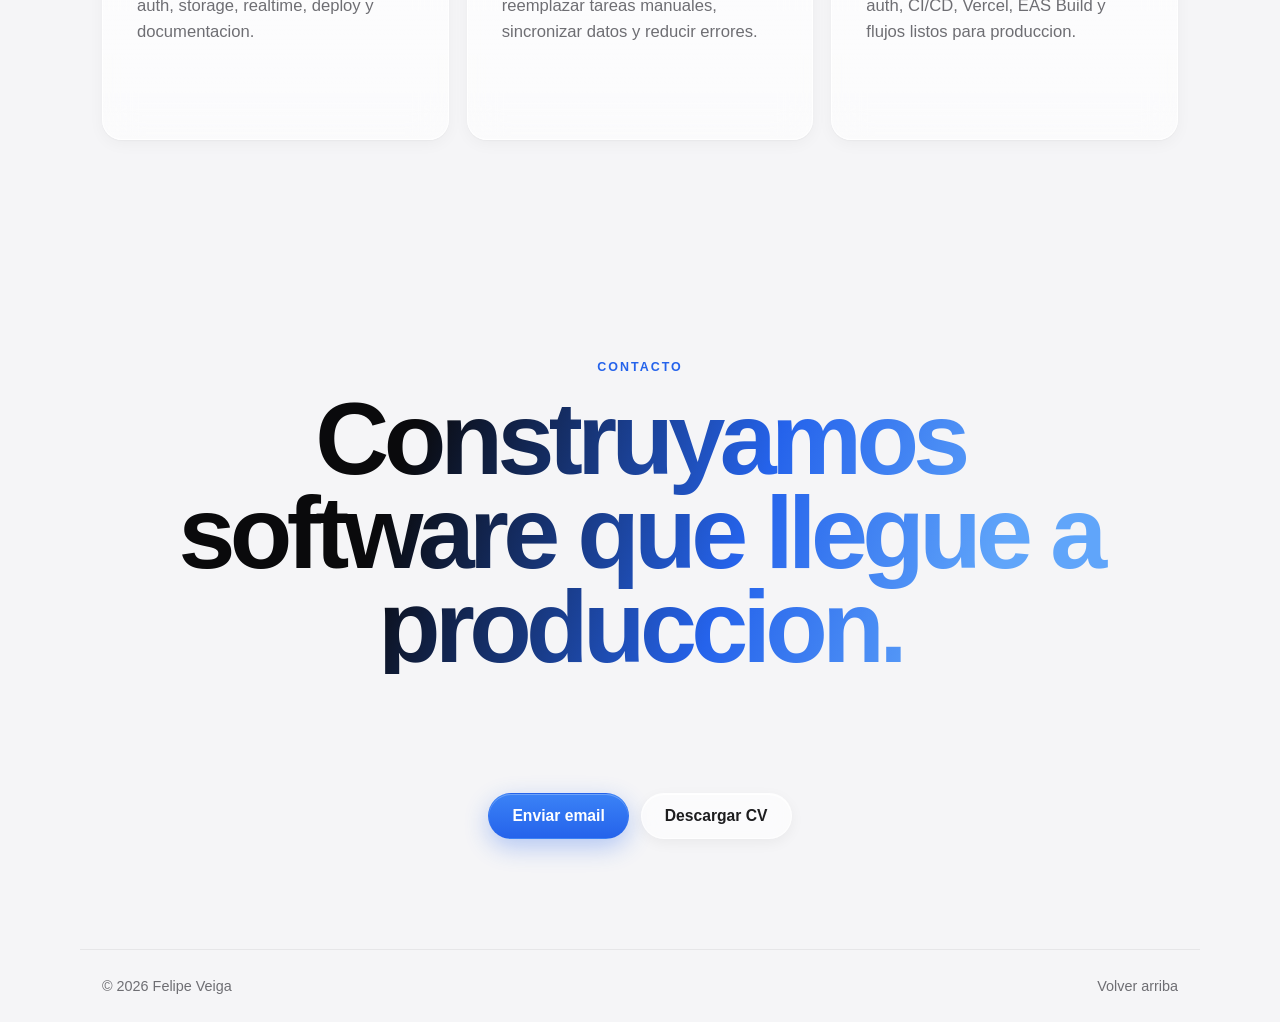
==== commit 1d5b782b: "Redesign with Apple-style liquid glass aesthetic - Floating pill nav with backdrop blur, saturation," ====
--- a/index.html
+++ b/index.html
@@ -19,18 +19,19 @@
   </head>
   <body>
     <header class="site-header" data-elevated="false">
-      <a class="brand" href="#inicio" aria-label="Ir al inicio">Felipe Veiga</a>
-      <nav class="nav" aria-label="Principal">
+      <nav class="glass-nav" aria-label="Principal">
+        <a class="brand" href="#inicio" aria-label="Ir al inicio">Felipe Veiga</a>
         <a href="#proyectos">Proyectos</a>
         <a href="#perfil">Perfil</a>
         <a href="cv.html">CV</a>
-        <a href="#contacto">Contacto</a>
+        <a class="nav-cta" href="#contacto">Contacto</a>
       </nav>
     </header>
 
     <main>
       <section class="hero" id="inicio" aria-labelledby="hero-title">
-        <p class="eyebrow">Full-Stack Software Engineer</p>
+        <div class="hero-bg" aria-hidden="true"></div>
+        <p class="eyebrow glass-chip"><span class="dot" aria-hidden="true"></span>Full-Stack Software Engineer</p>
         <h1 id="hero-title"><span>Felipe</span> <span>Veiga</span></h1>
         <p class="hero-copy">
           Desarrollo software de produccion de punta a punta: arquitectura, base de datos, frontend, deploy, seguridad y documentacion.
@@ -39,6 +40,11 @@
           <a class="button primary" href="assets/felipe-veiga-cv-es.pdf" download>Descargar CV</a>
           <a class="button secondary" href="#proyectos">Ver proyectos</a>
         </div>
+        <a class="scroll-hint" href="#perfil" aria-label="Seguir bajando">
+          <svg width="16" height="9" viewBox="0 0 18 10" fill="none" aria-hidden="true">
+            <path d="M1 1l8 8 8-8" stroke="currentColor" stroke-width="2" stroke-linecap="round" stroke-linejoin="round" />
+          </svg>
+        </a>
       </section>
 
       <section class="manifest" id="perfil" aria-label="Perfil profesional">
@@ -53,17 +59,17 @@
       </section>
 
       <section class="section principles" aria-label="Fortalezas">
-        <article class="principle reveal">
+        <article class="principle glass-card card-glow reveal">
           <span>01</span>
           <h2>Full-stack</h2>
           <p>TypeScript, Python, React Native, Next.js, Supabase, PostgreSQL y APIs reales en produccion.</p>
         </article>
-        <article class="principle reveal">
+        <article class="principle glass-card card-glow reveal">
           <span>02</span>
           <h2>Producto</h2>
           <p>Diseño soluciones que nacen de problemas concretos: pedidos, facturacion, reservas, inventario y operaciones.</p>
         </article>
-        <article class="principle reveal">
+        <article class="principle glass-card card-glow reveal">
           <span>03</span>
           <h2>Produccion</h2>
           <p>Deploys, seguridad, documentacion, CI/CD, pagos, notificaciones push y auditorias sobre flujos criticos.</p>
@@ -81,11 +87,11 @@
             <img class="screen-image" src="assets/hinch-ar.png" alt="Captura de hinch.ar mostrando la landing del producto" loading="lazy" />
           </a>
           <div class="project-text">
-          <p class="project-kicker">React Native / Supabase / EAS Build</p>
-          <h3>hinch.ar</h3>
-          <p>
+            <p class="project-kicker"><span>React Native</span><span>Supabase</span><span>EAS Build</span></p>
+            <h3>hinch.ar</h3>
+            <p>
               App multiplataforma para carpooling en eventos masivos. Chat en tiempo real por reserva, push notifications, verificacion de identidad, confirmacion del conductor y rating de 5 criterios.
-          </p>
+            </p>
             <a href="https://hinch.ar" target="_blank" rel="noopener">Visitar hinch.ar</a>
           </div>
         </article>
@@ -95,7 +101,7 @@
             <img class="screen-image" src="assets/billify.png" alt="Captura de Billify mostrando la landing del SaaS de facturacion" loading="lazy" />
           </a>
           <div class="project-text">
-            <p class="project-kicker">Next.js / Stripe / PayPal / Facturapi</p>
+            <p class="project-kicker"><span>Next.js</span><span>Stripe</span><span>PayPal</span><span>Facturapi</span></p>
             <h3>Billify</h3>
             <p>
               SaaS de facturacion para Mexico con multi-moneda, PDFs, dashboard y pagina publica de pago. Incluye auditoria de seguridad, ownership validation, JWT Bearer auth y deploy automatico en Vercel.
@@ -109,7 +115,7 @@
             <img class="screen-image" src="assets/pivot.png" alt="Captura de pivot.net.ar mostrando la landing de la consultora" loading="lazy" />
           </a>
           <div class="project-text">
-            <p class="project-kicker">Landing institucional / Diseño web</p>
+            <p class="project-kicker"><span>Landing institucional</span><span>Diseño web</span></p>
             <h3>Pivot</h3>
             <p>
               Sitio corporativo para una consultora especializada en consultoria estrategica, transformacion digital y marketing. Identidad visual con bloques geometricos de color y secciones de quienes somos, servicios y contacto.
@@ -119,7 +125,7 @@
         </article>
       </section>
 
-      <section class="cv-panel reveal" aria-labelledby="cv-title">
+      <section class="cv-panel glass-card card-glow reveal" aria-labelledby="cv-title">
         <p class="eyebrow">CV</p>
         <h2 id="cv-title">Disponible en español e ingles.</h2>
         <div class="cv-actions">
@@ -135,15 +141,15 @@
           <h2 id="services-title">Lo que puedo construir</h2>
         </div>
         <div class="service-grid">
-          <article class="reveal">
+          <article class="glass-card card-glow reveal">
             <h3>Apps full-stack</h3>
             <p>Frontend, backend, base de datos, auth, storage, realtime, deploy y documentacion.</p>
           </article>
-          <article class="reveal">
+          <article class="glass-card card-glow reveal">
             <h3>Automatizaciones</h3>
             <p>Scripts y herramientas internas para reemplazar tareas manuales, sincronizar datos y reducir errores.</p>
           </article>
-          <article class="reveal">
+          <article class="glass-card card-glow reveal">
             <h3>Seguridad y deploy</h3>
             <p>Auditorias, ownership checks, JWT auth, CI/CD, Vercel, EAS Build y flujos listos para produccion.</p>
           </article>
@@ -152,7 +158,7 @@
 
       <section class="contact" id="contacto" aria-labelledby="contact-title">
         <p class="eyebrow">Contacto</p>
-        <h2 id="contact-title">Construyamos software que llegue a produccion.</h2>
+        <h2 id="contact-title" class="gradient-text">Construyamos software que llegue a produccion.</h2>
         <div class="contact-actions">
           <a class="button primary" href="mailto:fv.felipeveiga@gmail.com">Enviar email</a>
           <a class="button secondary" href="assets/felipe-veiga-cv-es.pdf" download>Descargar CV</a>
--- a/styles.css
+++ b/styles.css
@@ -3,15 +3,20 @@
   --ink: #0a0a0c;
   --text: #1d1d1f;
   --muted: #6e6e73;
-  --paper: #f4f4f6;
+  --paper: #f5f5f7;
   --white: #ffffff;
   --line: rgba(0, 0, 0, 0.1);
   --blue: #2563eb;
+  --blue-soft: #60a5fa;
   --accent: #2563eb;
   --dark: #08080a;
+  --glass-bg: rgba(255, 255, 255, 0.55);
+  --glass-border: rgba(255, 255, 255, 0.7);
+  --glass-highlight: inset 0 1px 0 rgba(255, 255, 255, 0.9);
   --shadow-sm: 0 1px 2px rgba(15, 15, 20, 0.04), 0 4px 16px rgba(15, 15, 20, 0.04);
   --shadow-md: 0 8px 28px rgba(15, 15, 20, 0.08), 0 2px 6px rgba(15, 15, 20, 0.04);
   --shadow-lg: 0 30px 80px rgba(15, 15, 20, 0.14), 0 8px 28px rgba(15, 15, 20, 0.06);
+  --spring: cubic-bezier(0.16, 1, 0.3, 1);
   --radius-sm: 12px;
   --radius-md: 20px;
   --radius-lg: 28px;
@@ -26,6 +31,7 @@
 
 html {
   scroll-behavior: smooth;
+  scroll-padding-top: 84px;
 }
 
 body {
@@ -34,6 +40,34 @@
   color: var(--text);
   overflow-x: hidden;
   width: 100%;
+  -webkit-font-smoothing: antialiased;
+}
+
+/* Aurora ambiental: da algo que refractar a los paneles de vidrio */
+body::before,
+body::after {
+  content: "";
+  border-radius: 50%;
+  filter: blur(90px);
+  pointer-events: none;
+  position: fixed;
+  z-index: -1;
+}
+
+body::before {
+  background: radial-gradient(circle, rgba(37, 99, 235, 0.12), transparent 62%);
+  height: 58vw;
+  right: -18vw;
+  top: -16vw;
+  width: 58vw;
+}
+
+body::after {
+  background: radial-gradient(circle, rgba(96, 165, 250, 0.12), transparent 62%);
+  bottom: -14vw;
+  height: 48vw;
+  left: -14vw;
+  width: 48vw;
 }
 
 a {
@@ -41,44 +75,99 @@
   text-decoration: none;
 }
 
+::selection {
+  background: rgba(37, 99, 235, 0.18);
+}
+
+:focus-visible {
+  border-radius: 8px;
+  outline: 2px solid var(--blue);
+  outline-offset: 3px;
+}
+
+/* ---------- Nav flotante liquid glass ---------- */
+
 .site-header {
-  align-items: center;
-  backdrop-filter: saturate(1.8) blur(20px);
-  background: rgba(251, 251, 253, 0.78);
-  border-bottom: 1px solid transparent;
   display: flex;
-  height: 48px;
-  justify-content: space-between;
+  justify-content: center;
   left: 0;
-  padding: 0 max(22px, calc((100vw - 1120px) / 2));
+  padding: 0 14px;
+  pointer-events: none;
   position: fixed;
   right: 0;
-  top: 0;
-  z-index: 20;
-}
-
-.site-header[data-elevated="true"] {
-  border-bottom-color: rgba(0, 0, 0, 0.08);
-}
-
-.brand {
-  font-size: 0.92rem;
-  font-weight: 700;
-}
-
-.nav {
+  top: 14px;
+  z-index: 50;
+}
+
+.glass-nav {
   align-items: center;
+  backdrop-filter: blur(22px) saturate(1.8);
+  -webkit-backdrop-filter: blur(22px) saturate(1.8);
+  background: var(--glass-bg);
+  border: 1px solid var(--glass-border);
+  border-radius: 999px;
+  box-shadow:
+    var(--glass-highlight),
+    0 10px 34px rgba(15, 15, 20, 0.1);
   display: flex;
-  gap: 24px;
-  color: rgba(29, 29, 31, 0.72);
-  font-size: 0.82rem;
-}
-
-.nav a:hover,
-.project-text a:hover,
-.footer a:hover {
-  color: var(--blue);
-}
+  gap: 4px;
+  padding: 5px;
+  pointer-events: auto;
+  transition:
+    background 320ms ease,
+    box-shadow 320ms ease;
+}
+
+.site-header[data-elevated="true"] .glass-nav {
+  background: rgba(255, 255, 255, 0.72);
+  box-shadow:
+    var(--glass-highlight),
+    0 14px 44px rgba(15, 15, 20, 0.16);
+}
+
+.glass-nav a {
+  border-radius: 999px;
+  color: rgba(29, 29, 31, 0.78);
+  font-size: 0.85rem;
+  font-weight: 600;
+  padding: 9px 16px;
+  transition:
+    background 240ms ease,
+    color 240ms ease,
+    transform 240ms var(--spring);
+}
+
+.glass-nav a:hover {
+  background: rgba(255, 255, 255, 0.8);
+  color: var(--ink);
+}
+
+.glass-nav a:active {
+  transform: scale(0.96);
+}
+
+.glass-nav a.is-active {
+  background: rgba(10, 10, 12, 0.07);
+  color: var(--ink);
+}
+
+.glass-nav .brand {
+  color: var(--ink);
+  font-weight: 800;
+}
+
+.glass-nav .nav-cta {
+  background: linear-gradient(180deg, #3b82f6, var(--blue));
+  box-shadow: 0 4px 14px rgba(37, 99, 235, 0.32);
+  color: #fff;
+}
+
+.glass-nav .nav-cta:hover {
+  background: linear-gradient(180deg, #4f8df7, #2d6cf0);
+  color: #fff;
+}
+
+/* ---------- Hero ---------- */
 
 .hero {
   align-items: center;
@@ -86,8 +175,70 @@
   flex-direction: column;
   justify-content: center;
   min-height: 100vh;
+  overflow: hidden;
   padding: 110px 22px 88px;
+  position: relative;
   text-align: center;
+}
+
+.hero-bg {
+  background-image: url("assets/hero-bg.webp");
+  background-position: center center;
+  background-repeat: no-repeat;
+  background-size: cover;
+  inset: -14% 0 0;
+  position: absolute;
+  will-change: transform;
+  z-index: 0;
+}
+
+.hero::before {
+  background: radial-gradient(
+    ellipse at center,
+    rgba(255, 255, 255, 0.6) 0%,
+    rgba(255, 255, 255, 0) 70%
+  );
+  content: "";
+  inset: 0;
+  pointer-events: none;
+  position: absolute;
+  z-index: 1;
+}
+
+.hero > :not(.hero-bg) {
+  position: relative;
+  z-index: 2;
+}
+
+@keyframes rise {
+  from {
+    opacity: 0;
+    transform: translateY(26px);
+  }
+  to {
+    opacity: 1;
+    transform: translateY(0);
+  }
+}
+
+.hero .glass-chip {
+  animation: rise 900ms var(--spring) 80ms backwards;
+}
+
+.hero h1 {
+  animation: rise 900ms var(--spring) 180ms backwards;
+}
+
+.hero .hero-copy {
+  animation: rise 900ms var(--spring) 300ms backwards;
+}
+
+.hero .hero-actions {
+  animation: rise 900ms var(--spring) 420ms backwards;
+}
+
+.hero .scroll-hint {
+  animation: rise 900ms var(--spring) 700ms backwards;
 }
 
 .eyebrow {
@@ -97,6 +248,42 @@
   letter-spacing: 0.16em;
   margin: 0 0 18px;
   text-transform: uppercase;
+}
+
+.glass-chip {
+  align-items: center;
+  backdrop-filter: blur(14px) saturate(1.6);
+  -webkit-backdrop-filter: blur(14px) saturate(1.6);
+  background: rgba(255, 255, 255, 0.55);
+  border: 1px solid var(--glass-border);
+  border-radius: 999px;
+  box-shadow:
+    var(--glass-highlight),
+    0 4px 16px rgba(15, 15, 20, 0.06);
+  color: var(--text);
+  display: inline-flex;
+  font-size: 0.72rem;
+  gap: 9px;
+  letter-spacing: 0.15em;
+  padding: 9px 18px;
+}
+
+@keyframes pulse {
+  0%,
+  100% {
+    box-shadow: 0 0 0 0 rgba(37, 99, 235, 0.45);
+  }
+  50% {
+    box-shadow: 0 0 0 5px rgba(37, 99, 235, 0);
+  }
+}
+
+.glass-chip .dot {
+  animation: pulse 2.4s ease infinite;
+  background: var(--blue);
+  border-radius: 50%;
+  height: 7px;
+  width: 7px;
 }
 
 h1,
@@ -127,6 +314,49 @@
   max-width: 760px;
   width: min(760px, 100%);
 }
+
+@keyframes bounce {
+  0%,
+  100% {
+    transform: translateY(0);
+  }
+  50% {
+    transform: translateY(6px);
+  }
+}
+
+.scroll-hint {
+  align-items: center;
+  backdrop-filter: blur(14px) saturate(1.6);
+  -webkit-backdrop-filter: blur(14px) saturate(1.6);
+  background: rgba(255, 255, 255, 0.55);
+  border: 1px solid var(--glass-border);
+  border-radius: 50%;
+  bottom: 30px;
+  box-shadow:
+    var(--glass-highlight),
+    0 6px 18px rgba(15, 15, 20, 0.08);
+  color: var(--text);
+  display: inline-flex;
+  height: 44px;
+  justify-content: center;
+  left: 50%;
+  margin-left: -22px;
+  position: absolute;
+  transition: background 240ms ease, transform 240ms var(--spring);
+  width: 44px;
+}
+
+.scroll-hint svg {
+  animation: bounce 2.2s ease-in-out infinite;
+}
+
+.scroll-hint:hover {
+  background: rgba(255, 255, 255, 0.85);
+  transform: translateY(-2px);
+}
+
+/* ---------- Botones ---------- */
 
 .button {
   align-items: center;
@@ -140,36 +370,52 @@
   min-width: 132px;
   padding: 10px 23px;
   transition:
-    background 200ms ease,
-    color 200ms ease,
-    box-shadow 200ms ease,
-    transform 200ms ease,
-    border-color 200ms ease;
+    background 220ms ease,
+    color 220ms ease,
+    box-shadow 220ms ease,
+    transform 220ms var(--spring),
+    border-color 220ms ease;
 }
 
 .button:hover {
-  transform: translateY(-2px);
-  box-shadow: var(--shadow-md);
+  transform: translateY(-2px) scale(1.015);
+}
+
+.button:active {
+  transform: translateY(0) scale(0.97);
 }
 
 .button.primary {
-  background: var(--ink);
-  border-color: var(--ink);
+  background: linear-gradient(180deg, #3b82f6, var(--blue));
+  border-color: transparent;
+  box-shadow:
+    inset 0 1px 0 rgba(255, 255, 255, 0.25),
+    0 8px 24px rgba(37, 99, 235, 0.32);
   color: #fff;
 }
 
 .button.primary:hover {
-  background: var(--blue);
-  border-color: var(--blue);
+  background: linear-gradient(180deg, #4f8df7, #2d6cf0);
+  box-shadow:
+    inset 0 1px 0 rgba(255, 255, 255, 0.25),
+    0 12px 32px rgba(37, 99, 235, 0.4);
 }
 
 .button.secondary {
+  backdrop-filter: blur(14px) saturate(1.6);
+  -webkit-backdrop-filter: blur(14px) saturate(1.6);
+  background: rgba(255, 255, 255, 0.6);
+  border-color: var(--glass-border);
+  box-shadow:
+    var(--glass-highlight),
+    0 4px 14px rgba(15, 15, 20, 0.05);
+}
+
+.button.secondary:hover {
   background: rgba(255, 255, 255, 0.85);
-  backdrop-filter: blur(6px);
-}
-
-.button.secondary:hover {
-  border-color: rgba(0, 0, 0, 0.32);
+  box-shadow:
+    var(--glass-highlight),
+    0 10px 26px rgba(15, 15, 20, 0.1);
 }
 
 .hero-actions,
@@ -183,18 +429,49 @@
   width: min(100%, 420px);
 }
 
+/* ---------- Manifiesto oscuro ---------- */
+
 .manifest {
   align-items: center;
   background: var(--dark);
   color: #fff;
   display: flex;
   min-height: 100vh;
+  overflow: hidden;
   padding: 110px 22px;
+  position: relative;
+}
+
+.manifest::before,
+.manifest::after {
+  border-radius: 50%;
+  content: "";
+  filter: blur(60px);
+  pointer-events: none;
+  position: absolute;
+}
+
+.manifest::before {
+  background: radial-gradient(circle, rgba(37, 99, 235, 0.4), transparent 65%);
+  height: 620px;
+  left: -180px;
+  top: -180px;
+  width: 620px;
+}
+
+.manifest::after {
+  background: radial-gradient(circle, rgba(96, 165, 250, 0.22), transparent 65%);
+  bottom: -200px;
+  height: 540px;
+  right: -140px;
+  width: 540px;
 }
 
 .manifest-inner {
   margin: 0 auto;
   max-width: 1120px;
+  position: relative;
+  z-index: 1;
 }
 
 .manifest p:first-child,
@@ -213,6 +490,8 @@
   line-height: 1.5;
   max-width: 640px;
 }
+
+/* ---------- Secciones ---------- */
 
 .section,
 .principles,
@@ -231,26 +510,59 @@
   grid-template-columns: repeat(3, minmax(0, 1fr));
 }
 
+/* ---------- Cards liquid glass ---------- */
+
+.glass-card {
+  backdrop-filter: blur(18px) saturate(1.5);
+  -webkit-backdrop-filter: blur(18px) saturate(1.5);
+  background: linear-gradient(180deg, rgba(255, 255, 255, 0.86), rgba(255, 255, 255, 0.6));
+  border: 1px solid rgba(255, 255, 255, 0.78);
+  box-shadow:
+    var(--glass-highlight),
+    var(--shadow-sm);
+}
+
+.card-glow {
+  overflow: hidden;
+  position: relative;
+}
+
+.card-glow::after {
+  background: radial-gradient(
+    260px circle at var(--mx, 50%) var(--my, 50%),
+    rgba(37, 99, 235, 0.09),
+    transparent 65%
+  );
+  content: "";
+  inset: 0;
+  opacity: 0;
+  pointer-events: none;
+  position: absolute;
+  transition: opacity 320ms ease;
+}
+
+.card-glow:hover::after {
+  opacity: 1;
+}
+
 .principle,
 .service-grid article {
-  background: var(--white);
-  border: 1px solid rgba(0, 0, 0, 0.04);
   border-radius: var(--radius-md);
-  box-shadow: var(--shadow-sm);
   min-height: 320px;
   padding: 34px;
-  position: relative;
   transition:
-    box-shadow 260ms ease,
-    transform 260ms ease,
-    border-color 260ms ease;
+    box-shadow 300ms ease,
+    transform 300ms var(--spring),
+    border-color 300ms ease;
 }
 
 .principle:hover,
 .service-grid article:hover {
-  border-color: rgba(0, 0, 0, 0.08);
-  box-shadow: var(--shadow-md);
-  transform: translateY(-3px);
+  border-color: rgba(255, 255, 255, 0.95);
+  box-shadow:
+    var(--glass-highlight),
+    var(--shadow-md);
+  transform: translateY(-4px);
 }
 
 .principle span {
@@ -293,6 +605,8 @@
   text-align: center;
 }
 
+/* ---------- Proyectos ---------- */
+
 .project-story {
   align-items: center;
   display: grid;
@@ -313,24 +627,49 @@
 .project-screen {
   aspect-ratio: 16 / 10;
   background: #f4f4f6;
-  border: 1px solid rgba(0, 0, 0, 0.06);
+  border: 1px solid rgba(255, 255, 255, 0.6);
   border-radius: var(--radius-lg);
-  box-shadow: var(--shadow-lg);
+  box-shadow:
+    inset 0 1px 0 rgba(255, 255, 255, 0.5),
+    var(--shadow-lg);
   display: block;
   overflow: hidden;
   position: sticky;
   top: 92px;
-  transform: scale(0.985);
+  transform: perspective(1100px) rotateX(var(--rx, 0deg)) rotateY(var(--ry, 0deg))
+    scale(var(--s, 0.985));
   transition:
     box-shadow 320ms ease,
-    transform 320ms ease;
+    transform 320ms var(--spring);
 }
 
 .project-screen:hover {
-  box-shadow:
+  --s: 1.005;
+  box-shadow:
+    inset 0 1px 0 rgba(255, 255, 255, 0.5),
     0 44px 130px rgba(15, 15, 20, 0.2),
     0 12px 30px rgba(15, 15, 20, 0.08);
-  transform: scale(1.01);
+}
+
+/* Reflejo que barre el vidrio al hacer hover */
+.project-screen::after {
+  background: linear-gradient(
+    115deg,
+    transparent 32%,
+    rgba(255, 255, 255, 0.22) 46%,
+    rgba(255, 255, 255, 0.05) 54%,
+    transparent 66%
+  );
+  content: "";
+  inset: 0;
+  pointer-events: none;
+  position: absolute;
+  transform: translateX(-130%);
+  transition: transform 950ms ease;
+}
+
+.project-screen:hover::after {
+  transform: translateX(130%);
 }
 
 .screen-image {
@@ -338,7 +677,7 @@
   height: 100%;
   object-fit: cover;
   object-position: top center;
-  transition: transform 600ms cubic-bezier(0.16, 1, 0.3, 1);
+  transition: transform 600ms var(--spring);
   width: 100%;
 }
 
@@ -347,10 +686,24 @@
 }
 
 .project-kicker {
-  color: var(--muted);
-  font-size: 0.82rem;
-  font-weight: 800;
-  margin-bottom: 14px;
+  display: flex;
+  flex-wrap: wrap;
+  gap: 8px;
+  margin-bottom: 18px;
+}
+
+.project-kicker span {
+  backdrop-filter: blur(12px) saturate(1.5);
+  -webkit-backdrop-filter: blur(12px) saturate(1.5);
+  background: rgba(255, 255, 255, 0.6);
+  border: 1px solid var(--glass-border);
+  border-radius: 999px;
+  box-shadow: var(--glass-highlight);
+  color: var(--text);
+  font-size: 0.74rem;
+  font-weight: 700;
+  letter-spacing: 0.03em;
+  padding: 6px 13px;
 }
 
 .project-text h3 {
@@ -375,7 +728,7 @@
 .project-text a::after {
   content: "→";
   display: inline-block;
-  transition: transform 220ms ease;
+  transition: transform 220ms var(--spring);
 }
 
 .project-text a:hover {
@@ -387,10 +740,15 @@
   transform: translateX(4px);
 }
 
+.nav a:hover,
+.footer a:hover {
+  color: var(--blue);
+}
+
+/* ---------- Panel CV ---------- */
+
 .cv-panel {
-  background: var(--white);
   border-radius: var(--radius-lg);
-  box-shadow: var(--shadow-sm);
   margin: 60px auto;
   max-width: 1080px;
   text-align: center;
@@ -407,6 +765,8 @@
   gap: 18px;
   grid-template-columns: repeat(3, minmax(0, 1fr));
 }
+
+/* ---------- Contacto ---------- */
 
 .contact {
   align-items: center;
@@ -420,8 +780,16 @@
   max-width: 950px;
 }
 
+.gradient-text {
+  background: linear-gradient(110deg, var(--ink) 25%, var(--blue) 60%, var(--blue-soft) 85%);
+  background-clip: text;
+  -webkit-background-clip: text;
+  color: transparent;
+}
+
 .footer {
   align-items: center;
+  border-top: 1px solid rgba(0, 0, 0, 0.06);
   color: var(--muted);
   display: flex;
   font-size: 0.9rem;
@@ -431,12 +799,15 @@
   padding: 28px 22px;
 }
 
+/* ---------- Reveals ---------- */
+
 .reveal {
   opacity: 0;
   transform: translateY(34px);
   transition:
-    opacity 760ms cubic-bezier(0.16, 1, 0.3, 1),
-    transform 760ms cubic-bezier(0.16, 1, 0.3, 1);
+    opacity 760ms var(--spring),
+    transform 760ms var(--spring);
+  transition-delay: var(--reveal-delay, 0ms);
 }
 
 .reveal.is-visible {
@@ -444,12 +815,17 @@
   transform: translateY(0);
 }
 
+/* ---------- CV web ---------- */
+
 .cv-page {
   background: #f5f5f7;
 }
 
 .cv-sheet {
   background: #fff;
+  border: 1px solid rgba(0, 0, 0, 0.05);
+  border-radius: var(--radius-lg);
+  box-shadow: var(--shadow-md);
   margin: 38px auto;
   max-width: 940px;
   padding: 54px;
@@ -535,6 +911,8 @@
   margin: 0;
 }
 
+/* ---------- Reduced motion ---------- */
+
 @media (prefers-reduced-motion: reduce) {
   html {
     scroll-behavior: auto;
@@ -545,7 +923,29 @@
     transform: none;
     transition: none;
   }
-}
+
+  .hero .glass-chip,
+  .hero h1,
+  .hero .hero-copy,
+  .hero .hero-actions,
+  .hero .scroll-hint,
+  .glass-chip .dot,
+  .scroll-hint svg {
+    animation: none;
+  }
+
+  .project-screen,
+  .screen-image,
+  .button {
+    transition: none;
+  }
+
+  .project-screen::after {
+    display: none;
+  }
+}
+
+/* ---------- Responsive ---------- */
 
 @media (max-width: 900px) {
   .principles,
@@ -573,20 +973,20 @@
 
 @media (max-width: 620px) {
   .site-header {
-    padding: 0 14px;
-  }
-
-  .brand {
-    display: none;
-  }
-
-  .nav {
-    gap: 14px;
-    justify-content: center;
-    width: 100%;
-  }
-
-  .nav a[href="#contacto"] {
+    top: 10px;
+  }
+
+  .glass-nav {
+    gap: 2px;
+    padding: 4px;
+  }
+
+  .glass-nav a {
+    font-size: 0.78rem;
+    padding: 8px 12px;
+  }
+
+  .glass-nav .brand {
     display: none;
   }
 
@@ -633,11 +1033,12 @@
     margin-top: 58px;
   }
 
-  .screen-label {
-    font-size: 3rem;
+  .scroll-hint {
+    bottom: 20px;
   }
 
   .cv-sheet {
+    border-radius: 0;
     margin: 0;
     padding: 28px 20px;
   }
@@ -662,7 +1063,15 @@
     background: #fff;
   }
 
+  body::before,
+  body::after {
+    display: none;
+  }
+
   .cv-sheet {
+    border: none;
+    border-radius: 0;
+    box-shadow: none;
     margin: 0;
     max-width: none;
     padding: 0;
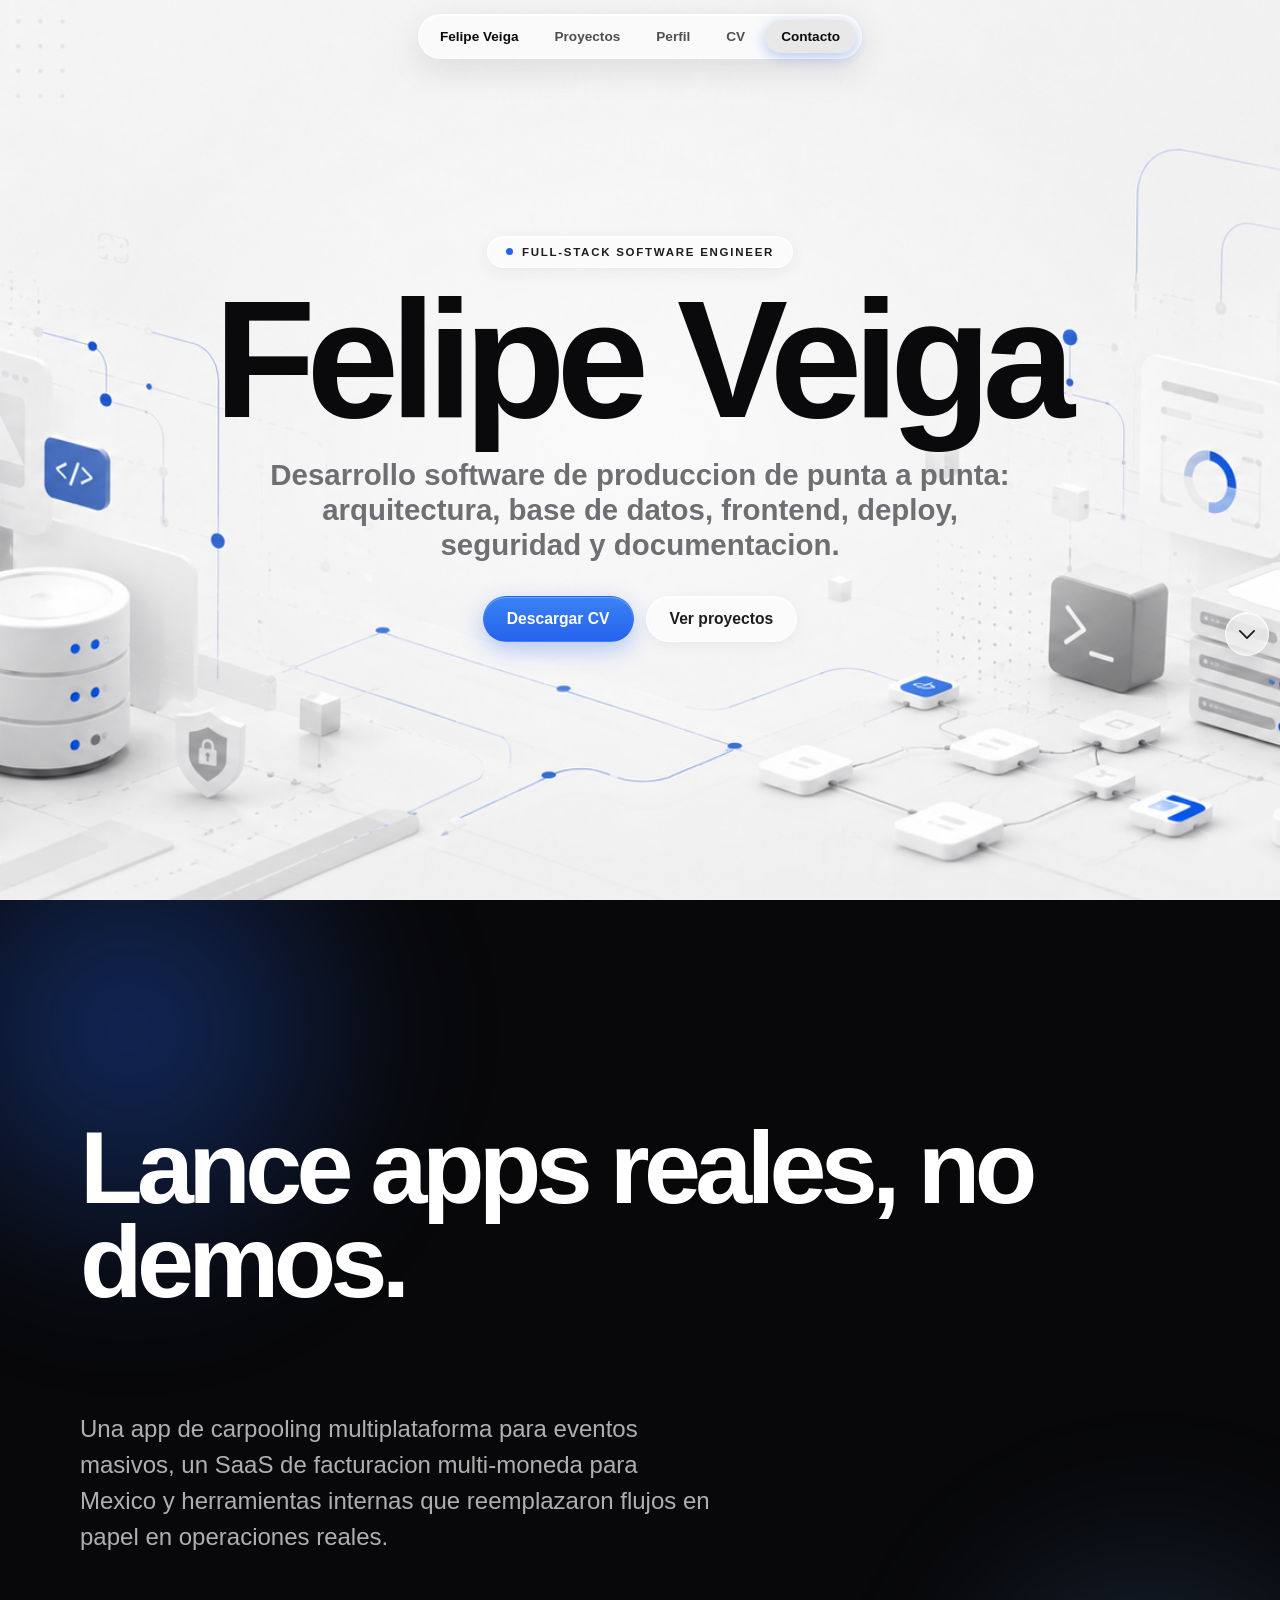
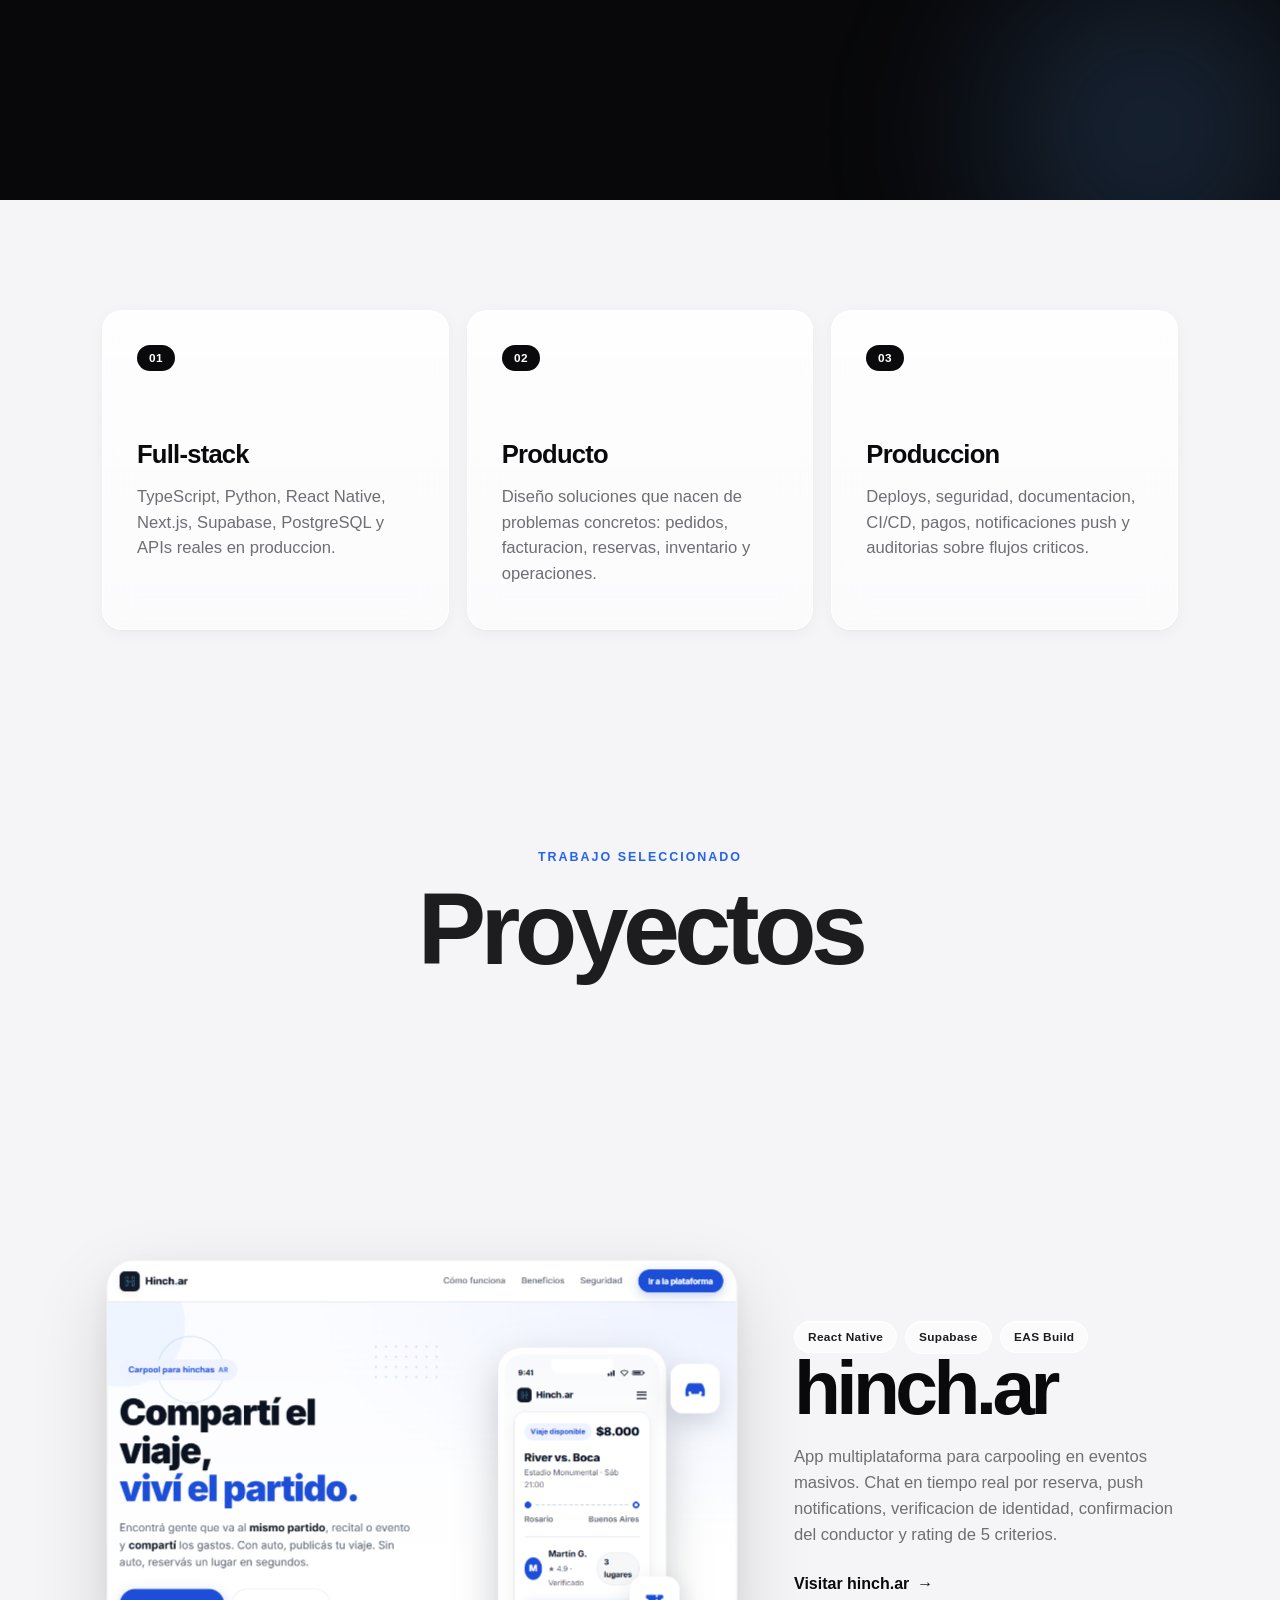
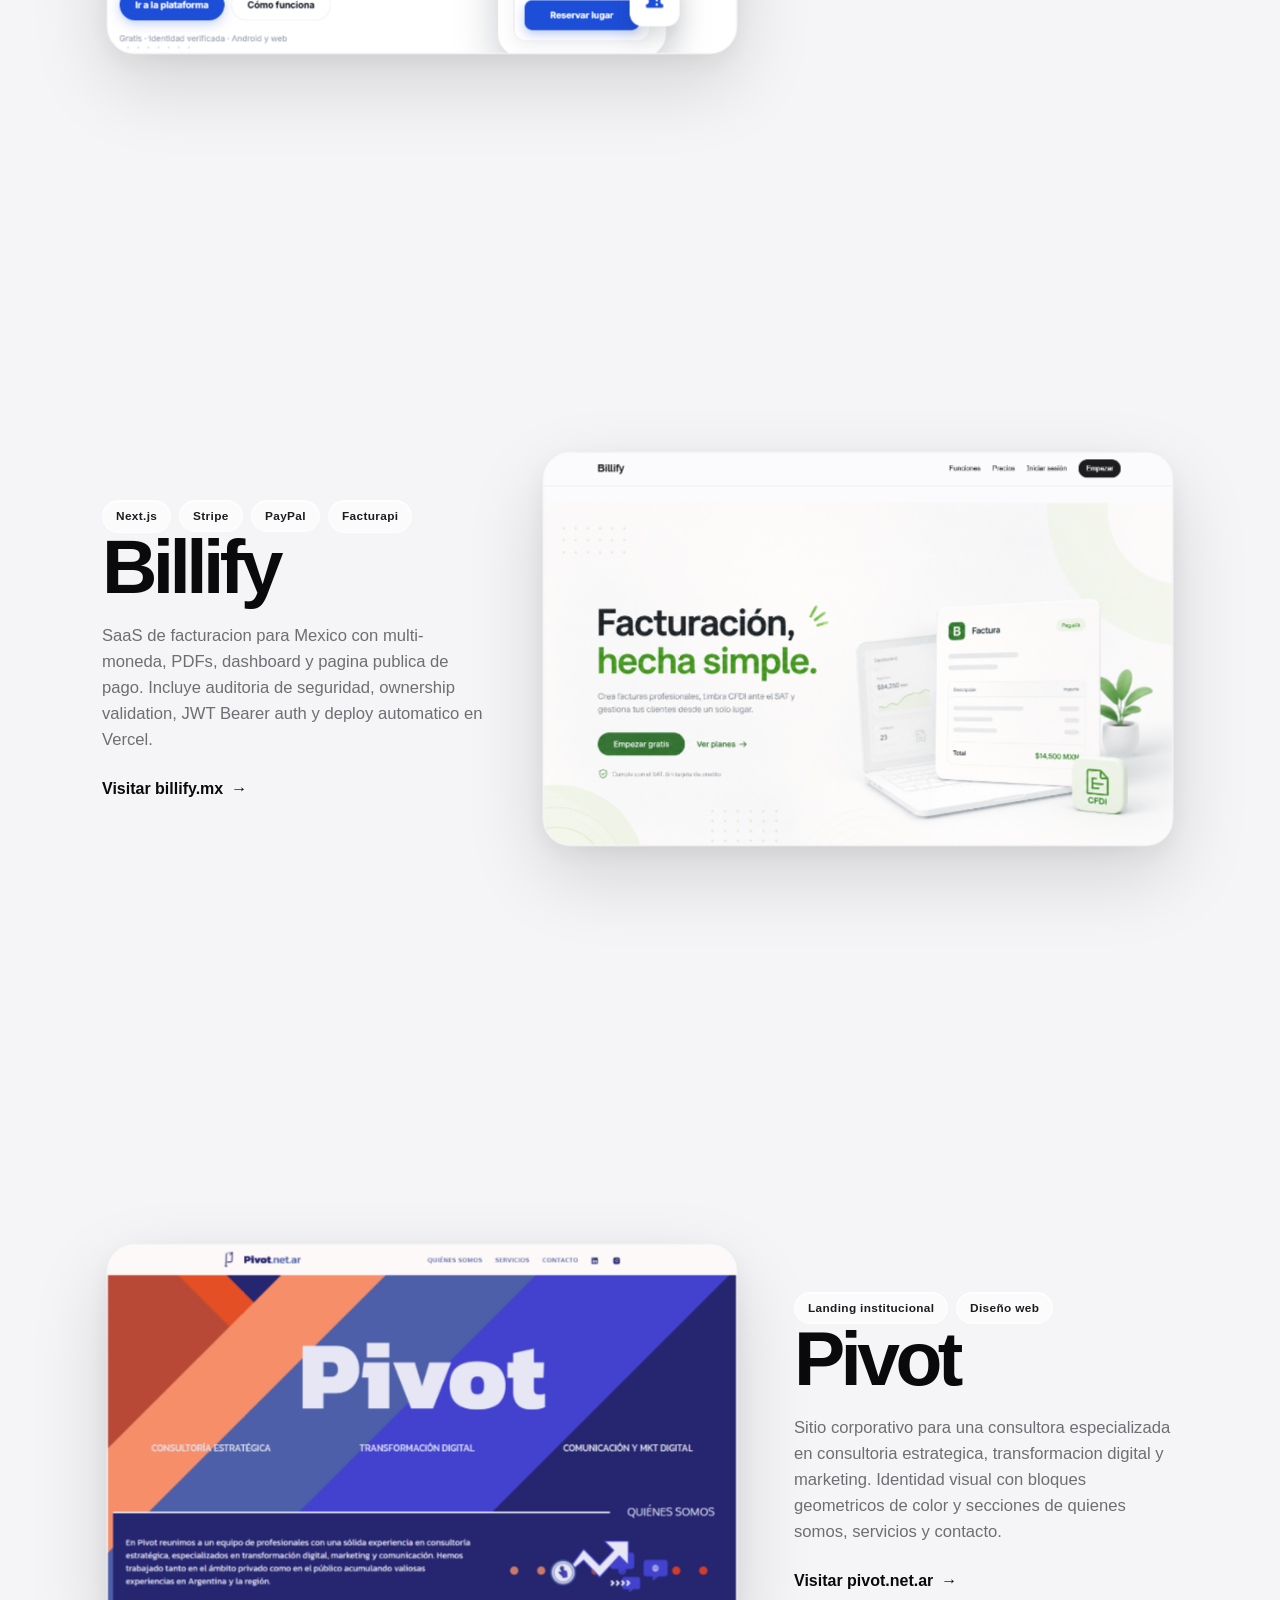
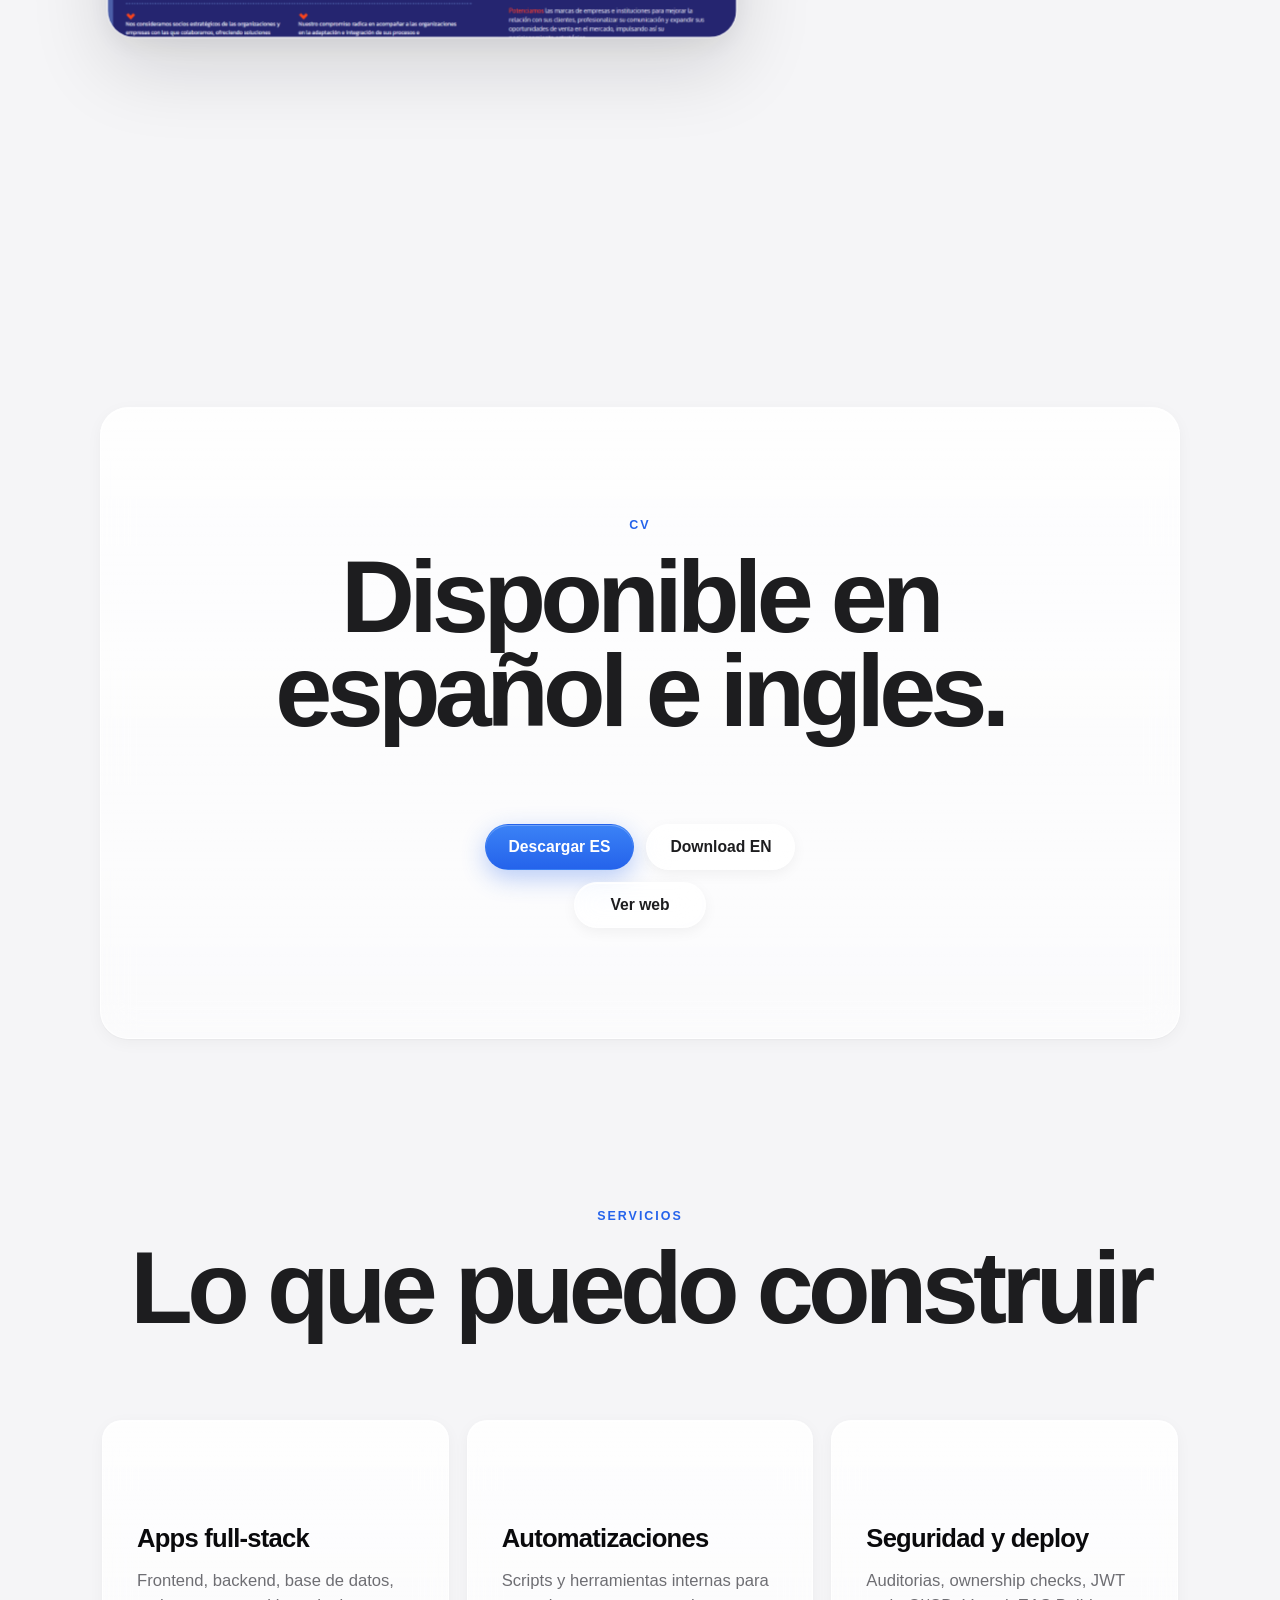
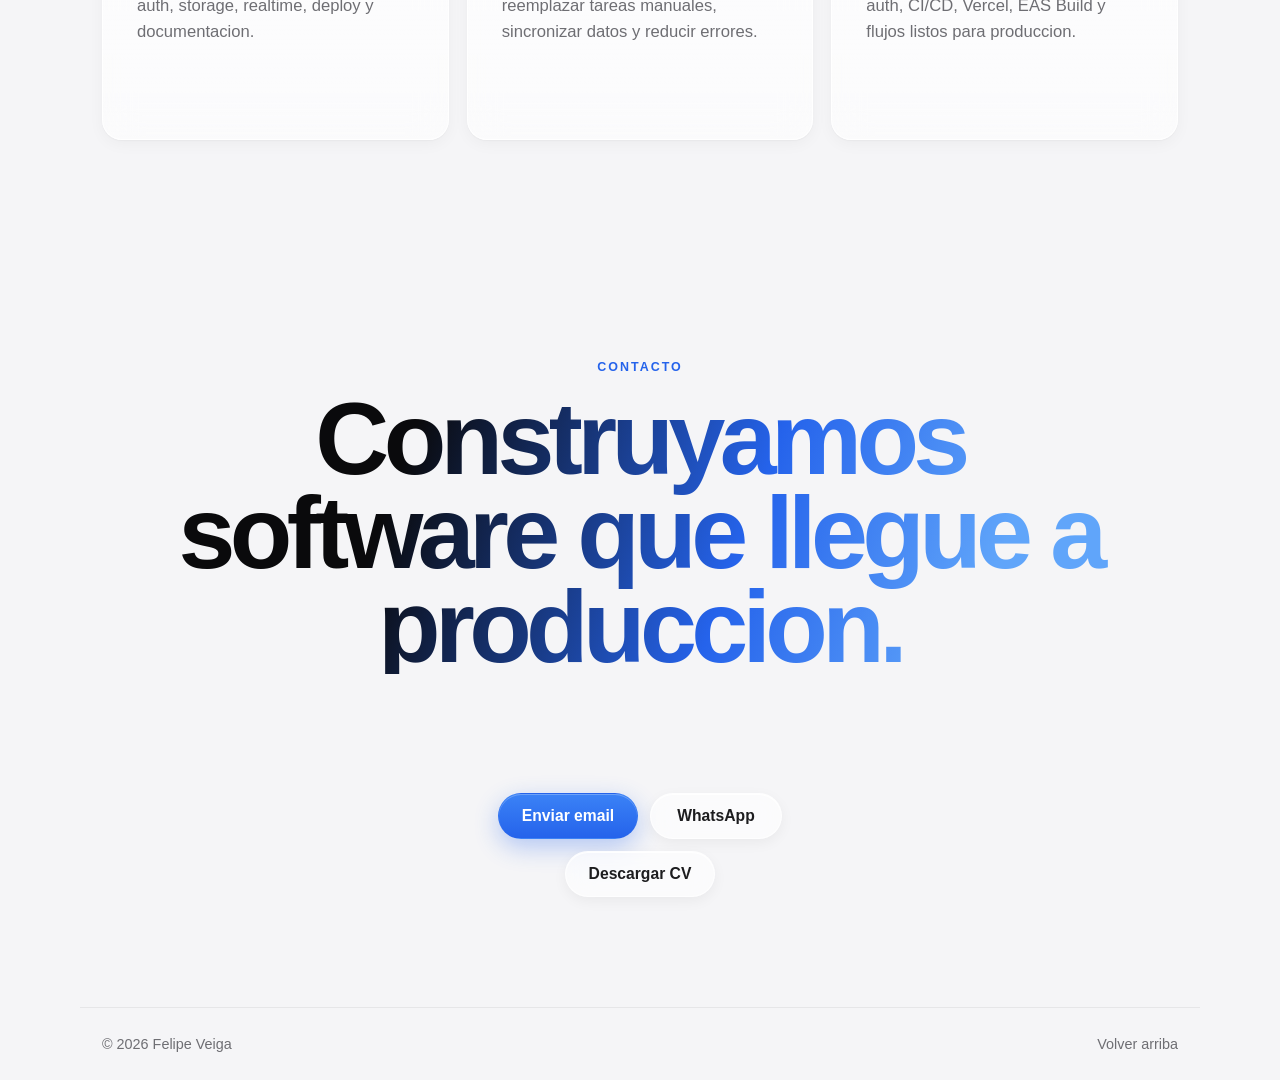
==== commit 026b6bd1: "Update contact email and add WhatsApp link Switch contact email to felipe@veiga.ar, add a WhatsApp b" ====
--- a/index.html
+++ b/index.html
@@ -160,7 +160,8 @@
         <p class="eyebrow">Contacto</p>
         <h2 id="contact-title" class="gradient-text">Construyamos software que llegue a produccion.</h2>
         <div class="contact-actions">
-          <a class="button primary" href="mailto:fv.felipeveiga@gmail.com">Enviar email</a>
+          <a class="button primary" href="mailto:felipe@veiga.ar">Enviar email</a>
+          <a class="button secondary" href="https://wa.me/5493416371115" target="_blank" rel="noopener">WhatsApp</a>
           <a class="button secondary" href="assets/felipe-veiga-cv-es.pdf" download>Descargar CV</a>
         </div>
       </section>
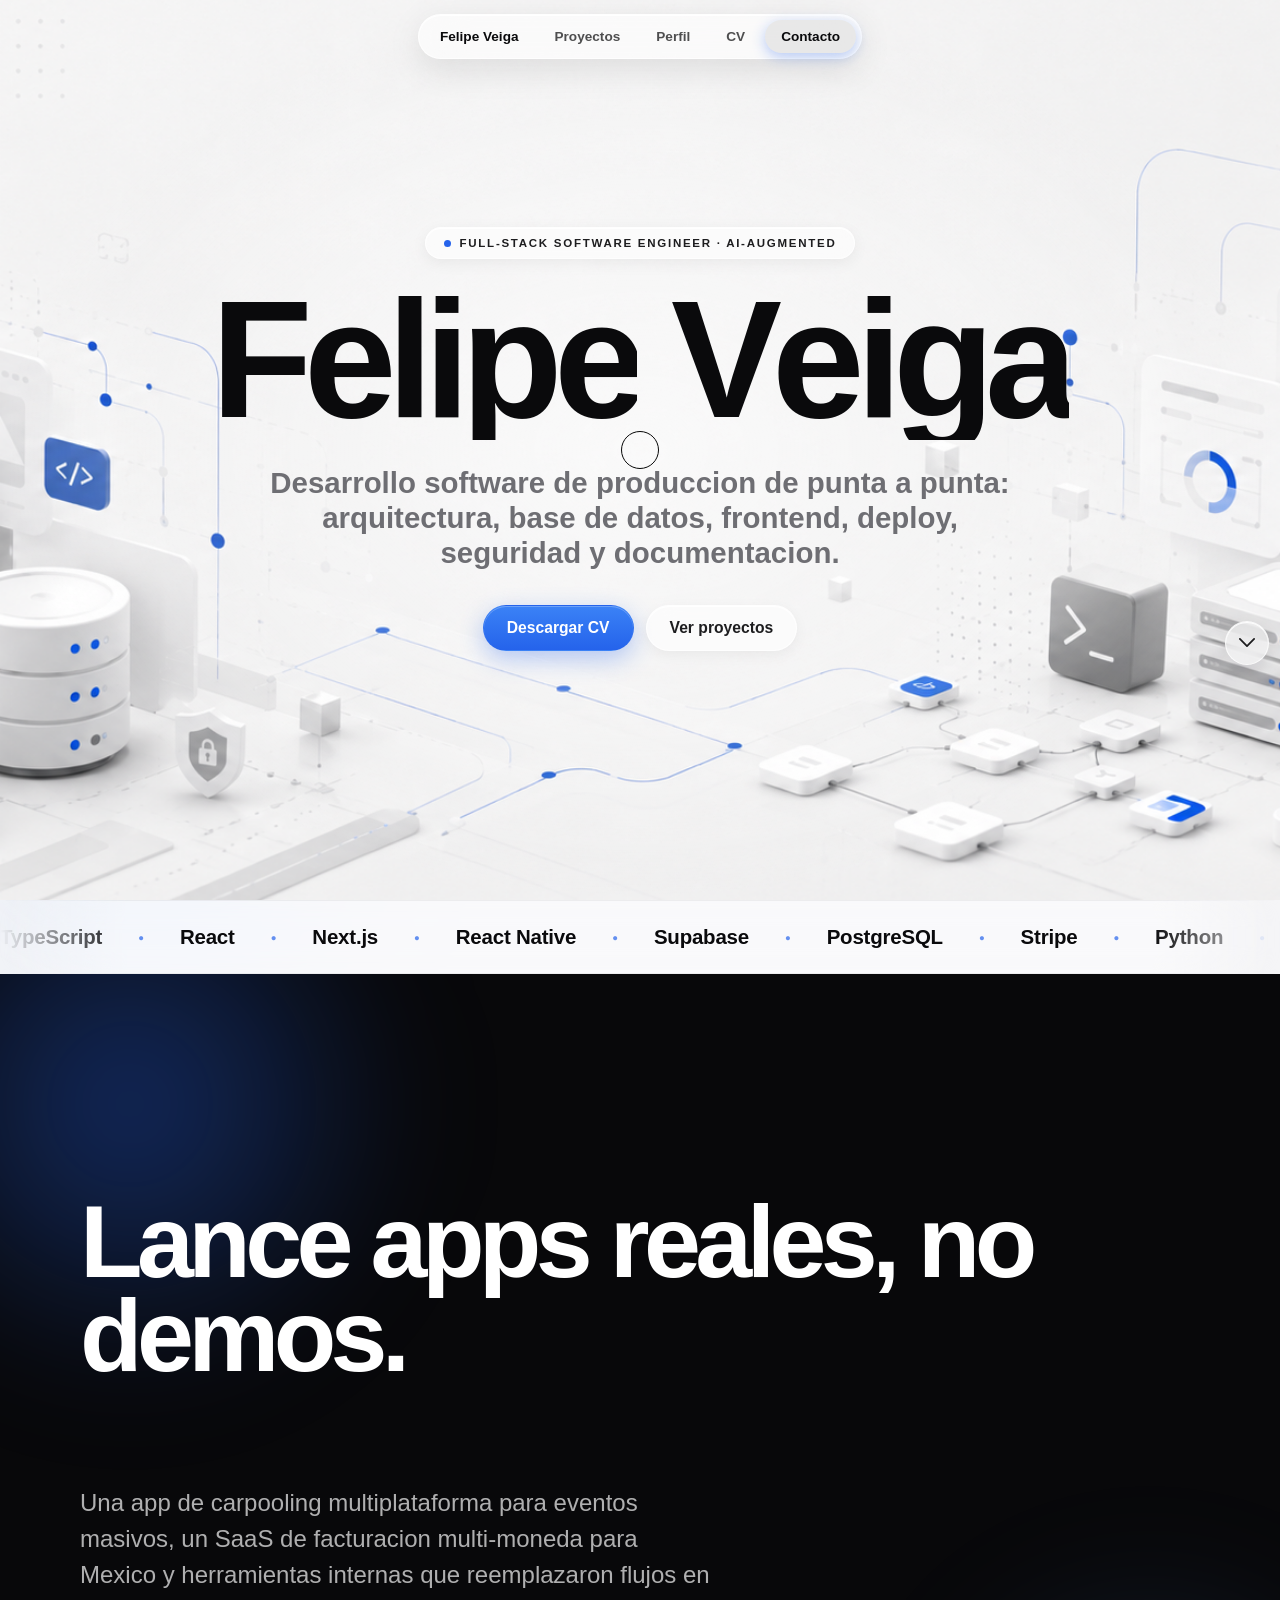
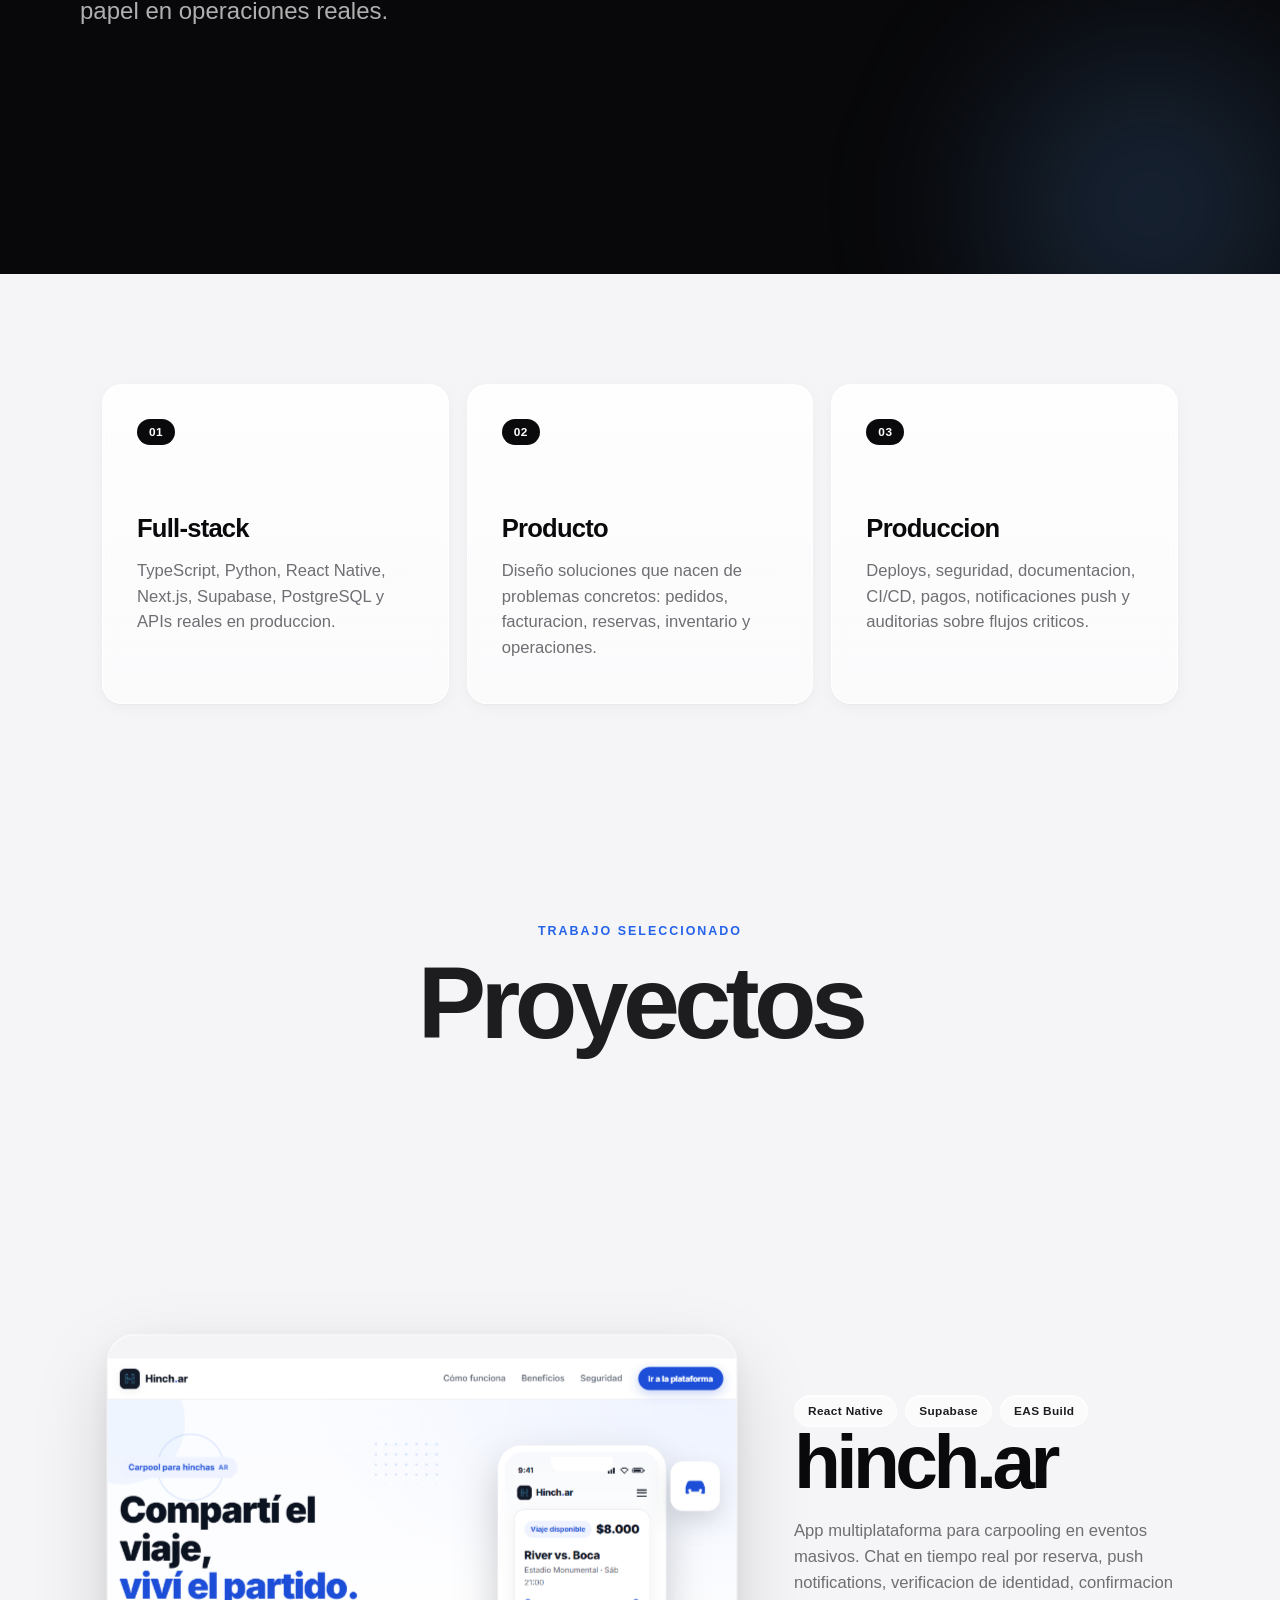
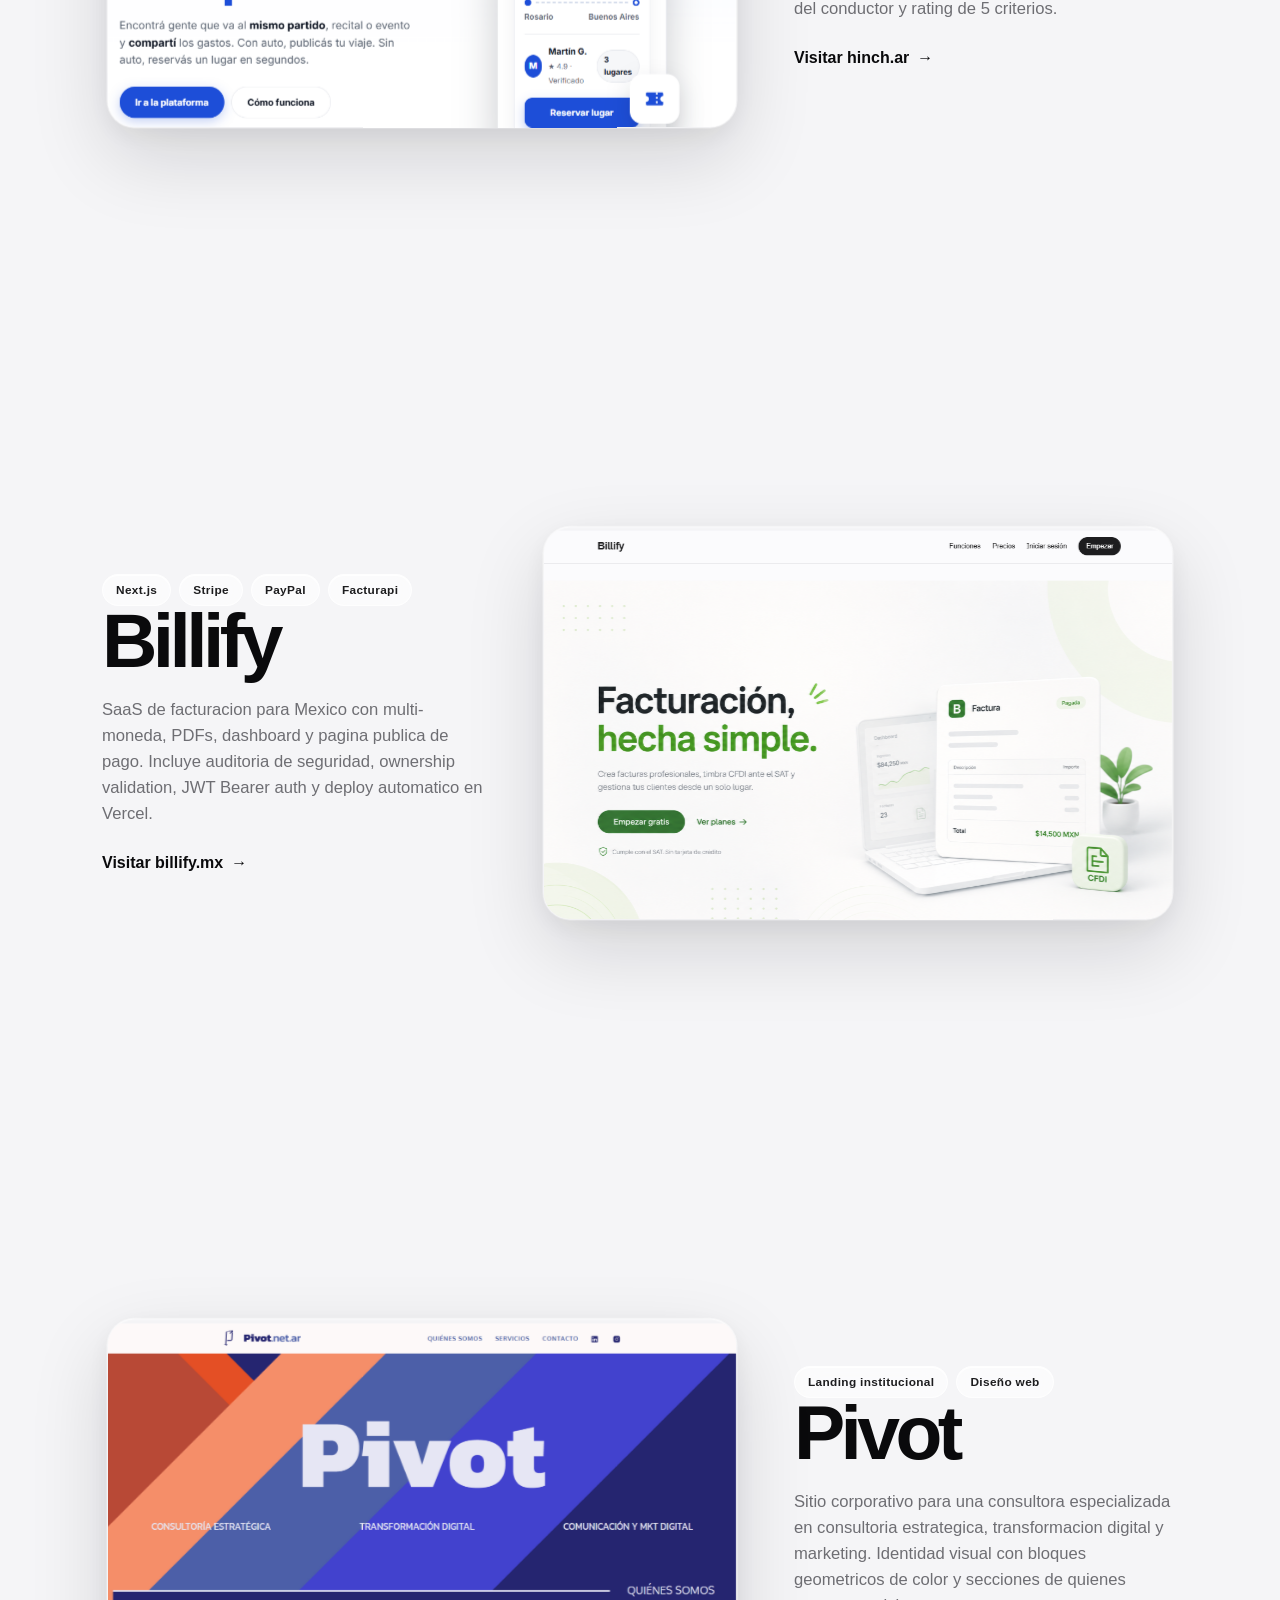
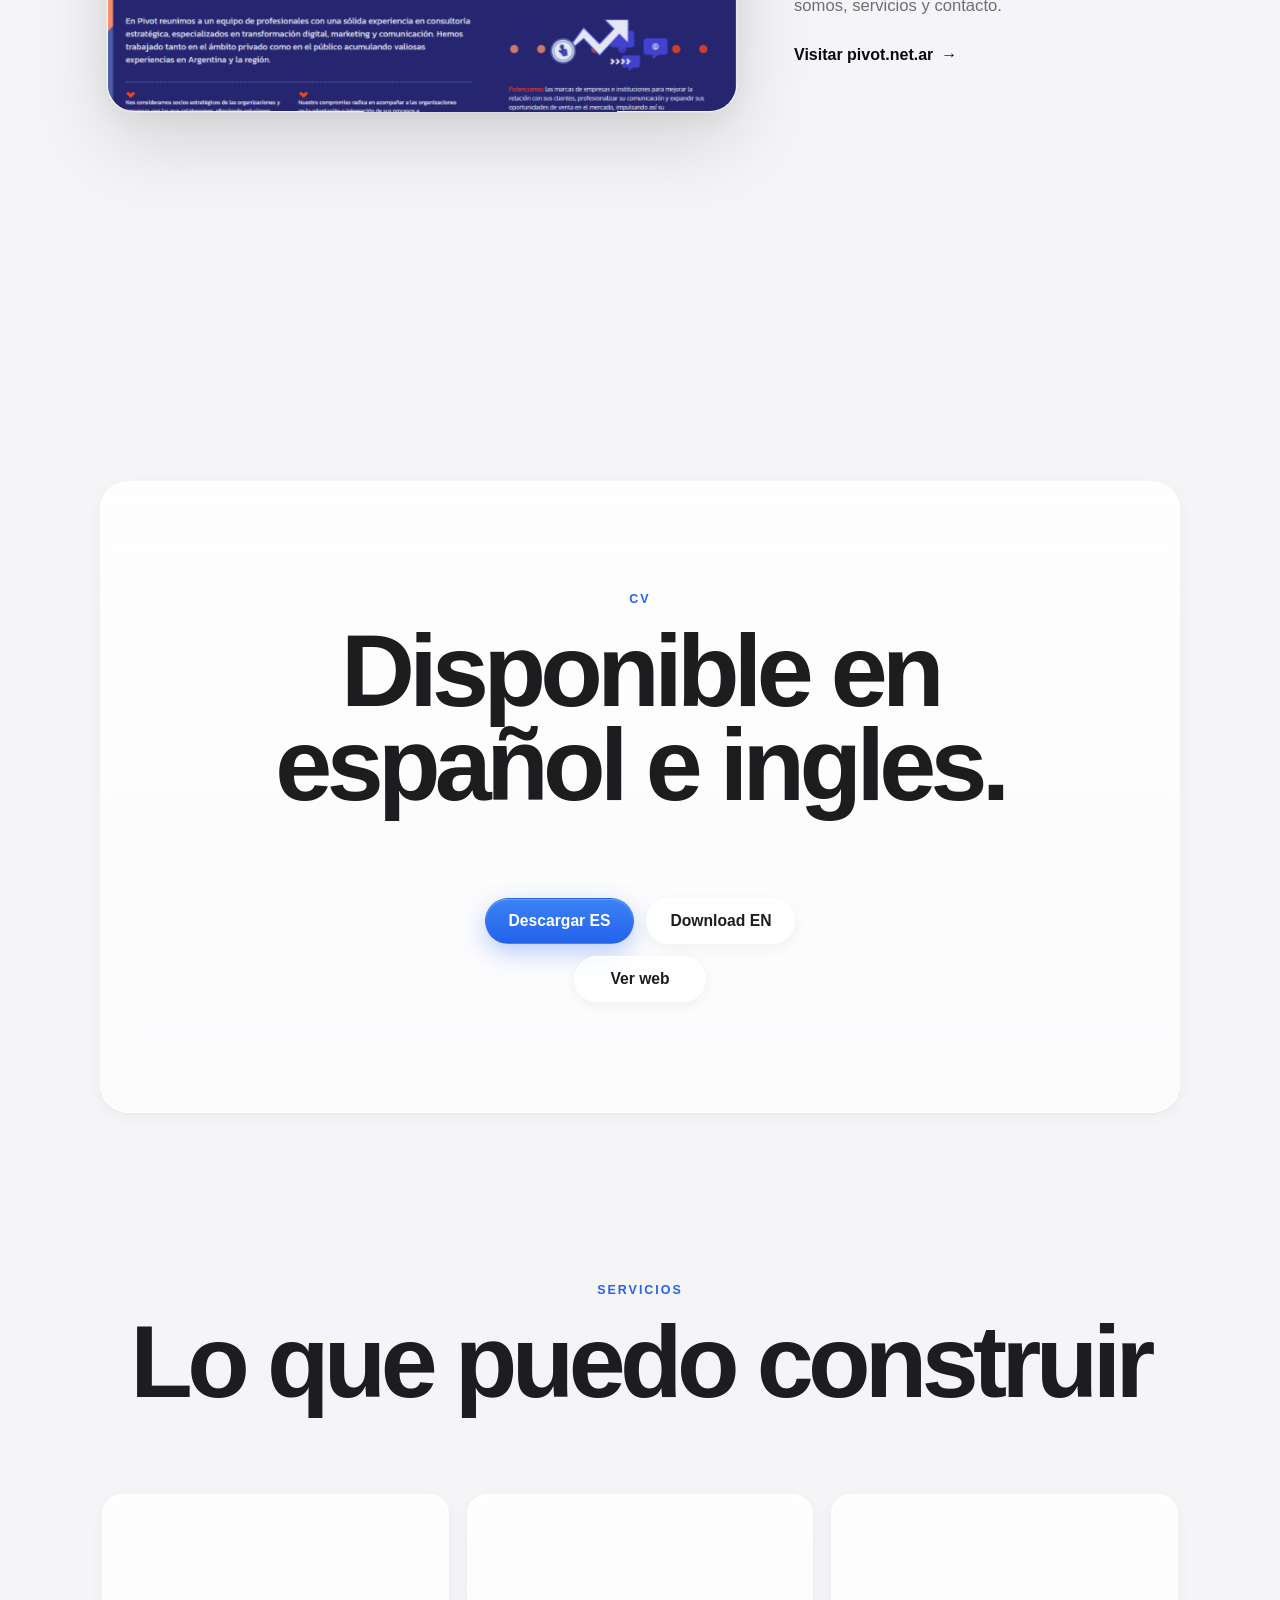
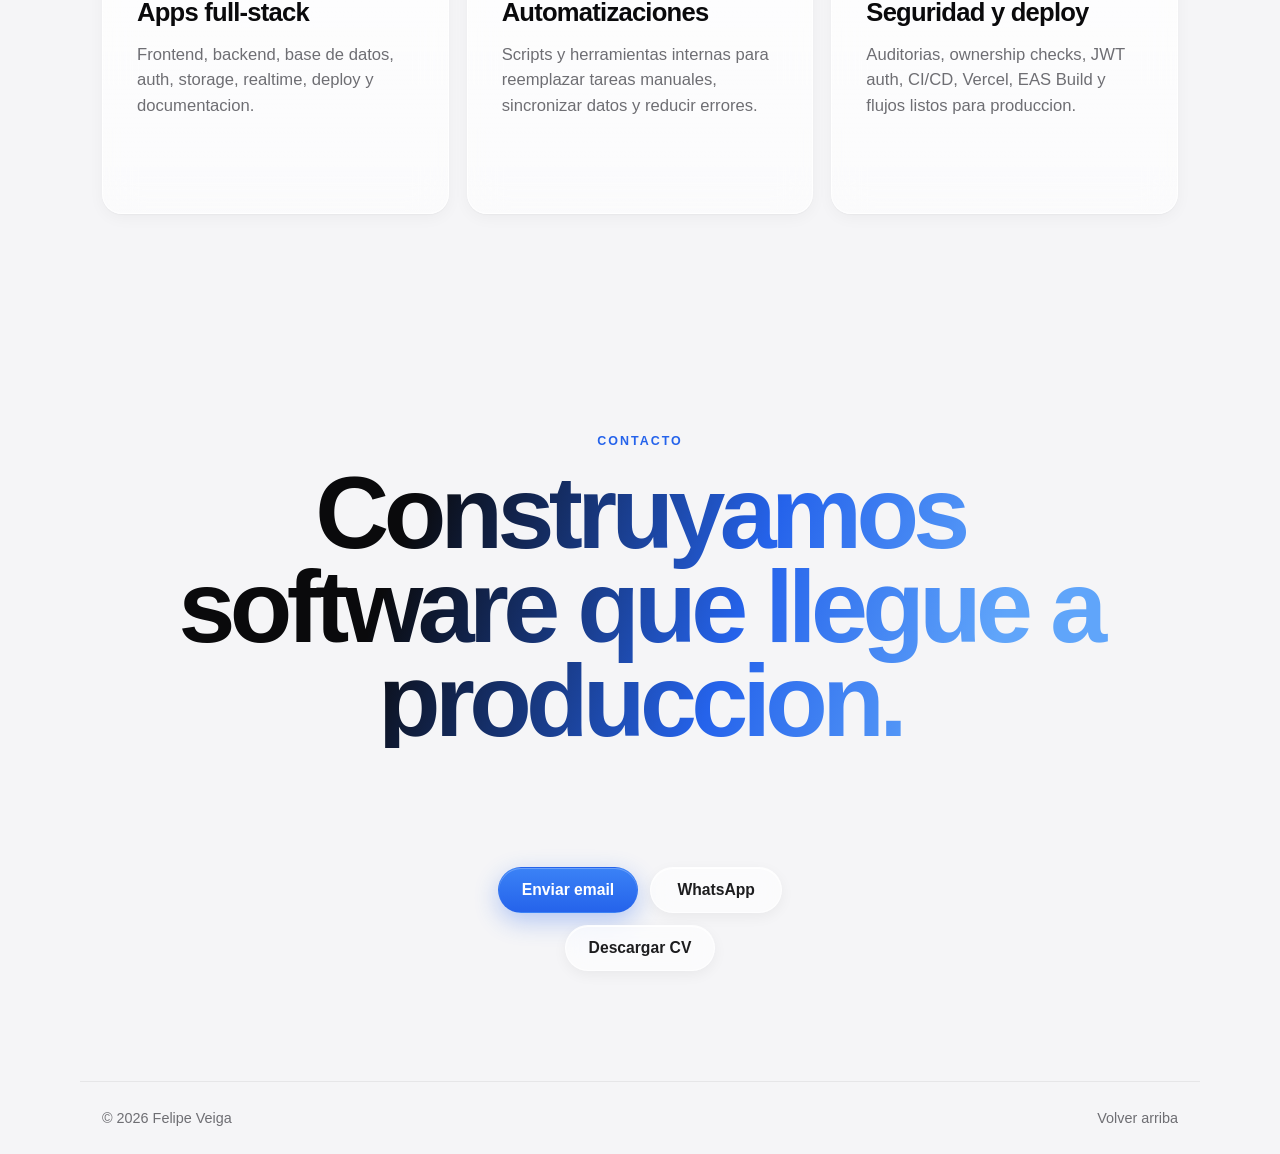
==== commit 0c5bc86f: "Inject more motion: custom cursor, magnetic, marquee, split text - Custom blend-mode cursor (dot + l" ====
--- a/index.html
+++ b/index.html
@@ -18,6 +18,10 @@
     <link rel="stylesheet" href="styles.css" />
   </head>
   <body>
+    <div class="page-progress" aria-hidden="true"></div>
+    <div class="cursor-ring" aria-hidden="true"></div>
+    <div class="cursor-dot" aria-hidden="true"></div>
+
     <header class="site-header" data-elevated="false">
       <nav class="glass-nav" aria-label="Principal">
         <a class="brand" href="#inicio" aria-label="Ir al inicio">Felipe Veiga</a>
@@ -31,14 +35,17 @@
     <main>
       <section class="hero" id="inicio" aria-labelledby="hero-title">
         <div class="hero-bg" aria-hidden="true"></div>
-        <p class="eyebrow glass-chip"><span class="dot" aria-hidden="true"></span>Full-Stack Software Engineer</p>
-        <h1 id="hero-title"><span>Felipe</span> <span>Veiga</span></h1>
+        <p class="eyebrow glass-chip"><span class="dot" aria-hidden="true"></span>Full-Stack Software Engineer · AI-Augmented</p>
+        <h1 id="hero-title" class="hero-title">
+          <span class="word">Felipe</span>
+          <span class="word">Veiga</span>
+        </h1>
         <p class="hero-copy">
           Desarrollo software de produccion de punta a punta: arquitectura, base de datos, frontend, deploy, seguridad y documentacion.
         </p>
         <div class="hero-actions" aria-label="Acciones principales">
-          <a class="button primary" href="assets/felipe-veiga-cv-es.pdf" download>Descargar CV</a>
-          <a class="button secondary" href="#proyectos">Ver proyectos</a>
+          <a class="button primary" data-magnetic href="assets/felipe-veiga-cv-es.pdf" download>Descargar CV</a>
+          <a class="button secondary" data-magnetic href="#proyectos">Ver proyectos</a>
         </div>
         <a class="scroll-hint" href="#perfil" aria-label="Seguir bajando">
           <svg width="16" height="9" viewBox="0 0 18 10" fill="none" aria-hidden="true">
@@ -46,6 +53,43 @@
           </svg>
         </a>
       </section>
+
+      <div class="marquee" aria-hidden="true">
+        <div class="marquee-track">
+          <span>TypeScript</span><span aria-hidden="true">●</span>
+          <span>React</span><span aria-hidden="true">●</span>
+          <span>Next.js</span><span aria-hidden="true">●</span>
+          <span>React Native</span><span aria-hidden="true">●</span>
+          <span>Supabase</span><span aria-hidden="true">●</span>
+          <span>PostgreSQL</span><span aria-hidden="true">●</span>
+          <span>Stripe</span><span aria-hidden="true">●</span>
+          <span>Python</span><span aria-hidden="true">●</span>
+          <span>LLMs · Claude · GPT</span><span aria-hidden="true">●</span>
+          <span>Tailwind</span><span aria-hidden="true">●</span>
+          <span>Vercel</span><span aria-hidden="true">●</span>
+          <span>EAS Build</span><span aria-hidden="true">●</span>
+          <span>Edge Functions</span><span aria-hidden="true">●</span>
+          <span>Realtime</span><span aria-hidden="true">●</span>
+          <span>JWT Auth</span><span aria-hidden="true">●</span>
+          <span>CI/CD</span><span aria-hidden="true">●</span>
+          <span>TypeScript</span><span aria-hidden="true">●</span>
+          <span>React</span><span aria-hidden="true">●</span>
+          <span>Next.js</span><span aria-hidden="true">●</span>
+          <span>React Native</span><span aria-hidden="true">●</span>
+          <span>Supabase</span><span aria-hidden="true">●</span>
+          <span>PostgreSQL</span><span aria-hidden="true">●</span>
+          <span>Stripe</span><span aria-hidden="true">●</span>
+          <span>Python</span><span aria-hidden="true">●</span>
+          <span>LLMs · Claude · GPT</span><span aria-hidden="true">●</span>
+          <span>Tailwind</span><span aria-hidden="true">●</span>
+          <span>Vercel</span><span aria-hidden="true">●</span>
+          <span>EAS Build</span><span aria-hidden="true">●</span>
+          <span>Edge Functions</span><span aria-hidden="true">●</span>
+          <span>Realtime</span><span aria-hidden="true">●</span>
+          <span>JWT Auth</span><span aria-hidden="true">●</span>
+          <span>CI/CD</span><span aria-hidden="true">●</span>
+        </div>
+      </div>
 
       <section class="manifest" id="perfil" aria-label="Perfil profesional">
         <div class="manifest-inner">
@@ -160,9 +204,9 @@
         <p class="eyebrow">Contacto</p>
         <h2 id="contact-title" class="gradient-text">Construyamos software que llegue a produccion.</h2>
         <div class="contact-actions">
-          <a class="button primary" href="mailto:felipe@veiga.ar">Enviar email</a>
-          <a class="button secondary" href="https://wa.me/5493416371115" target="_blank" rel="noopener">WhatsApp</a>
-          <a class="button secondary" href="assets/felipe-veiga-cv-es.pdf" download>Descargar CV</a>
+          <a class="button primary" data-magnetic href="mailto:felipe@veiga.ar">Enviar email</a>
+          <a class="button secondary" data-magnetic href="https://wa.me/5493416371115" target="_blank" rel="noopener">WhatsApp</a>
+          <a class="button secondary" data-magnetic href="assets/felipe-veiga-cv-es.pdf" download>Descargar CV</a>
         </div>
       </section>
     </main>
--- a/styles.css
+++ b/styles.css
@@ -55,7 +55,8 @@
 }
 
 body::before {
-  background: radial-gradient(circle, rgba(37, 99, 235, 0.12), transparent 62%);
+  animation: drift1 26s ease-in-out infinite;
+  background: radial-gradient(circle, rgba(37, 99, 235, 0.14), transparent 62%);
   height: 58vw;
   right: -18vw;
   top: -16vw;
@@ -63,13 +64,26 @@
 }
 
 body::after {
-  background: radial-gradient(circle, rgba(96, 165, 250, 0.12), transparent 62%);
+  animation: drift2 32s ease-in-out infinite;
+  background: radial-gradient(circle, rgba(96, 165, 250, 0.14), transparent 62%);
   bottom: -14vw;
   height: 48vw;
   left: -14vw;
   width: 48vw;
 }
 
+@keyframes drift1 {
+  0%, 100% { transform: translate3d(0, 0, 0) scale(1); }
+  33% { transform: translate3d(-60px, 50px, 0) scale(1.08); }
+  66% { transform: translate3d(30px, 80px, 0) scale(0.95); }
+}
+
+@keyframes drift2 {
+  0%, 100% { transform: translate3d(0, 0, 0) scale(1); }
+  40% { transform: translate3d(70px, -40px, 0) scale(1.1); }
+  75% { transform: translate3d(-30px, 30px, 0) scale(0.92); }
+}
+
 a {
   color: inherit;
   text-decoration: none;
@@ -83,6 +97,90 @@
   border-radius: 8px;
   outline: 2px solid var(--blue);
   outline-offset: 3px;
+}
+
+/* ---------- Custom cursor ---------- */
+
+.cursor-dot,
+.cursor-ring {
+  display: none;
+  left: 0;
+  pointer-events: none;
+  position: fixed;
+  top: 0;
+  will-change: transform;
+  z-index: 9999;
+}
+
+.cursor-dot {
+  background: #fff;
+  border-radius: 50%;
+  height: 6px;
+  mix-blend-mode: difference;
+  transform: translate3d(-100px, -100px, 0);
+  width: 6px;
+}
+
+.cursor-ring {
+  border: 1.5px solid #fff;
+  border-radius: 50%;
+  height: 38px;
+  mix-blend-mode: difference;
+  transform: translate3d(-100px, -100px, 0);
+  transition:
+    width 320ms var(--spring),
+    height 320ms var(--spring),
+    margin 320ms var(--spring),
+    background 240ms ease,
+    opacity 240ms ease;
+  width: 38px;
+}
+
+.cursor-ring.is-hover {
+  background: rgba(255, 255, 255, 0.08);
+  height: 68px;
+  margin: -15px 0 0 -15px;
+  width: 68px;
+}
+
+.cursor-ring.is-tight {
+  height: 16px;
+  margin: 11px 0 0 11px;
+  width: 16px;
+}
+
+.cursor-hidden .cursor-dot,
+.cursor-hidden .cursor-ring {
+  opacity: 0;
+}
+
+@media (hover: hover) and (pointer: fine) {
+  body:not(.no-custom-cursor) .cursor-dot,
+  body:not(.no-custom-cursor) .cursor-ring {
+    display: block;
+  }
+
+  body:not(.no-custom-cursor),
+  body:not(.no-custom-cursor) * {
+    cursor: none !important;
+  }
+}
+
+/* ---------- Page progress ---------- */
+
+.page-progress {
+  background: linear-gradient(90deg, var(--blue), var(--blue-soft));
+  box-shadow: 0 0 12px rgba(37, 99, 235, 0.55);
+  height: 2px;
+  left: 0;
+  pointer-events: none;
+  position: fixed;
+  top: 0;
+  transform-origin: left center;
+  transition: transform 80ms linear;
+  width: 100%;
+  z-index: 100;
+  transform: scaleX(0);
 }
 
 /* ---------- Nav flotante liquid glass ---------- */
@@ -222,23 +320,30 @@
 }
 
 .hero .glass-chip {
-  animation: rise 900ms var(--spring) 80ms backwards;
-}
-
-.hero h1 {
-  animation: rise 900ms var(--spring) 180ms backwards;
+  animation: rise 900ms var(--spring) 60ms backwards;
 }
 
 .hero .hero-copy {
-  animation: rise 900ms var(--spring) 300ms backwards;
+  animation: rise 900ms var(--spring) 820ms backwards;
 }
 
 .hero .hero-actions {
-  animation: rise 900ms var(--spring) 420ms backwards;
+  animation: rise 900ms var(--spring) 960ms backwards;
 }
 
 .hero .scroll-hint {
-  animation: rise 900ms var(--spring) 700ms backwards;
+  animation: rise 900ms var(--spring) 1180ms backwards;
+}
+
+@keyframes charRise {
+  from {
+    opacity: 0;
+    transform: translateY(110%) rotate(4deg);
+  }
+  to {
+    opacity: 1;
+    transform: translateY(0) rotate(0deg);
+  }
 }
 
 .eyebrow {
@@ -301,8 +406,28 @@
   margin-bottom: 26px;
 }
 
-h1 span {
-  display: inline;
+.hero-title {
+  align-items: center;
+  display: flex;
+  flex-wrap: wrap;
+  gap: 0.2em;
+  justify-content: center;
+}
+
+.hero-title .word {
+  display: inline-flex;
+  overflow: hidden;
+  padding: 0.05em 0;
+}
+
+.hero-title .char {
+  display: inline-block;
+  will-change: transform;
+}
+
+.hero-title.is-split .char {
+  animation: charRise 950ms var(--spring) backwards;
+  animation-delay: calc(180ms + var(--i, 0) * 45ms);
 }
 
 .hero-copy {
@@ -359,6 +484,10 @@
 /* ---------- Botones ---------- */
 
 .button {
+  --mx-mag: 0px;
+  --my-mag: 0px;
+  --hover-y: 0px;
+  --hover-s: 1;
   align-items: center;
   border: 1px solid var(--line);
   border-radius: 980px;
@@ -369,20 +498,24 @@
   min-height: 46px;
   min-width: 132px;
   padding: 10px 23px;
+  transform: translate3d(var(--mx-mag), calc(var(--my-mag) + var(--hover-y)), 0)
+    scale(var(--hover-s));
   transition:
     background 220ms ease,
     color 220ms ease,
     box-shadow 220ms ease,
-    transform 220ms var(--spring),
+    transform 360ms var(--spring),
     border-color 220ms ease;
 }
 
 .button:hover {
-  transform: translateY(-2px) scale(1.015);
+  --hover-y: -2px;
+  --hover-s: 1.015;
 }
 
 .button:active {
-  transform: translateY(0) scale(0.97);
+  --hover-y: 0px;
+  --hover-s: 0.97;
 }
 
 .button.primary {
@@ -427,6 +560,69 @@
   justify-content: center;
   margin-top: 34px;
   width: min(100%, 420px);
+}
+
+/* ---------- Marquee de stack ---------- */
+
+.marquee {
+  -webkit-mask-image: linear-gradient(
+    to right,
+    transparent,
+    #000 10%,
+    #000 90%,
+    transparent
+  );
+  backdrop-filter: blur(12px) saturate(1.4);
+  -webkit-backdrop-filter: blur(12px) saturate(1.4);
+  background: rgba(255, 255, 255, 0.45);
+  border-bottom: 1px solid rgba(0, 0, 0, 0.05);
+  border-top: 1px solid rgba(0, 0, 0, 0.05);
+  mask-image: linear-gradient(
+    to right,
+    transparent,
+    #000 10%,
+    #000 90%,
+    transparent
+  );
+  overflow: hidden;
+  padding: 24px 0;
+  position: relative;
+  z-index: 2;
+}
+
+.marquee-track {
+  align-items: center;
+  animation: marqueeScroll 55s linear infinite;
+  display: flex;
+  gap: 36px;
+  white-space: nowrap;
+  width: max-content;
+}
+
+.marquee-track span {
+  color: var(--ink);
+  font-size: clamp(1.1rem, 1.6vw, 1.5rem);
+  font-weight: 700;
+  letter-spacing: -0.01em;
+}
+
+.marquee-track span[aria-hidden] {
+  color: var(--blue);
+  font-size: 0.6em;
+  opacity: 0.7;
+}
+
+.marquee:hover .marquee-track {
+  animation-play-state: paused;
+}
+
+@keyframes marqueeScroll {
+  from {
+    transform: translate3d(0, 0, 0);
+  }
+  to {
+    transform: translate3d(-50%, 0, 0);
+  }
 }
 
 /* ---------- Manifiesto oscuro ---------- */
@@ -576,7 +772,17 @@
   height: 26px;
   justify-content: center;
   letter-spacing: 0.04em;
+  opacity: 0;
   padding: 0 12px;
+  transform: scale(0.6) translateY(8px);
+  transition:
+    opacity 600ms var(--spring) 320ms,
+    transform 700ms var(--spring) 320ms;
+}
+
+.principle.is-visible span {
+  opacity: 1;
+  transform: scale(1) translateY(0);
 }
 
 .principle h2,
@@ -673,16 +879,19 @@
 }
 
 .screen-image {
+  --img-scale: 1;
+  --img-py: 0px;
   display: block;
   height: 100%;
   object-fit: cover;
   object-position: top center;
+  transform: scale(var(--img-scale)) translate3d(0, var(--img-py), 0);
   transition: transform 600ms var(--spring);
   width: 100%;
 }
 
 .project-screen:hover .screen-image {
-  transform: scale(1.03);
+  --img-scale: 1.04;
 }
 
 .project-kicker {
@@ -929,9 +1138,13 @@
   .hero .hero-copy,
   .hero .hero-actions,
   .hero .scroll-hint,
+  .hero-title .char,
   .glass-chip .dot,
-  .scroll-hint svg {
-    animation: none;
+  .scroll-hint svg,
+  .marquee-track,
+  body::before,
+  body::after {
+    animation: none !important;
   }
 
   .project-screen,
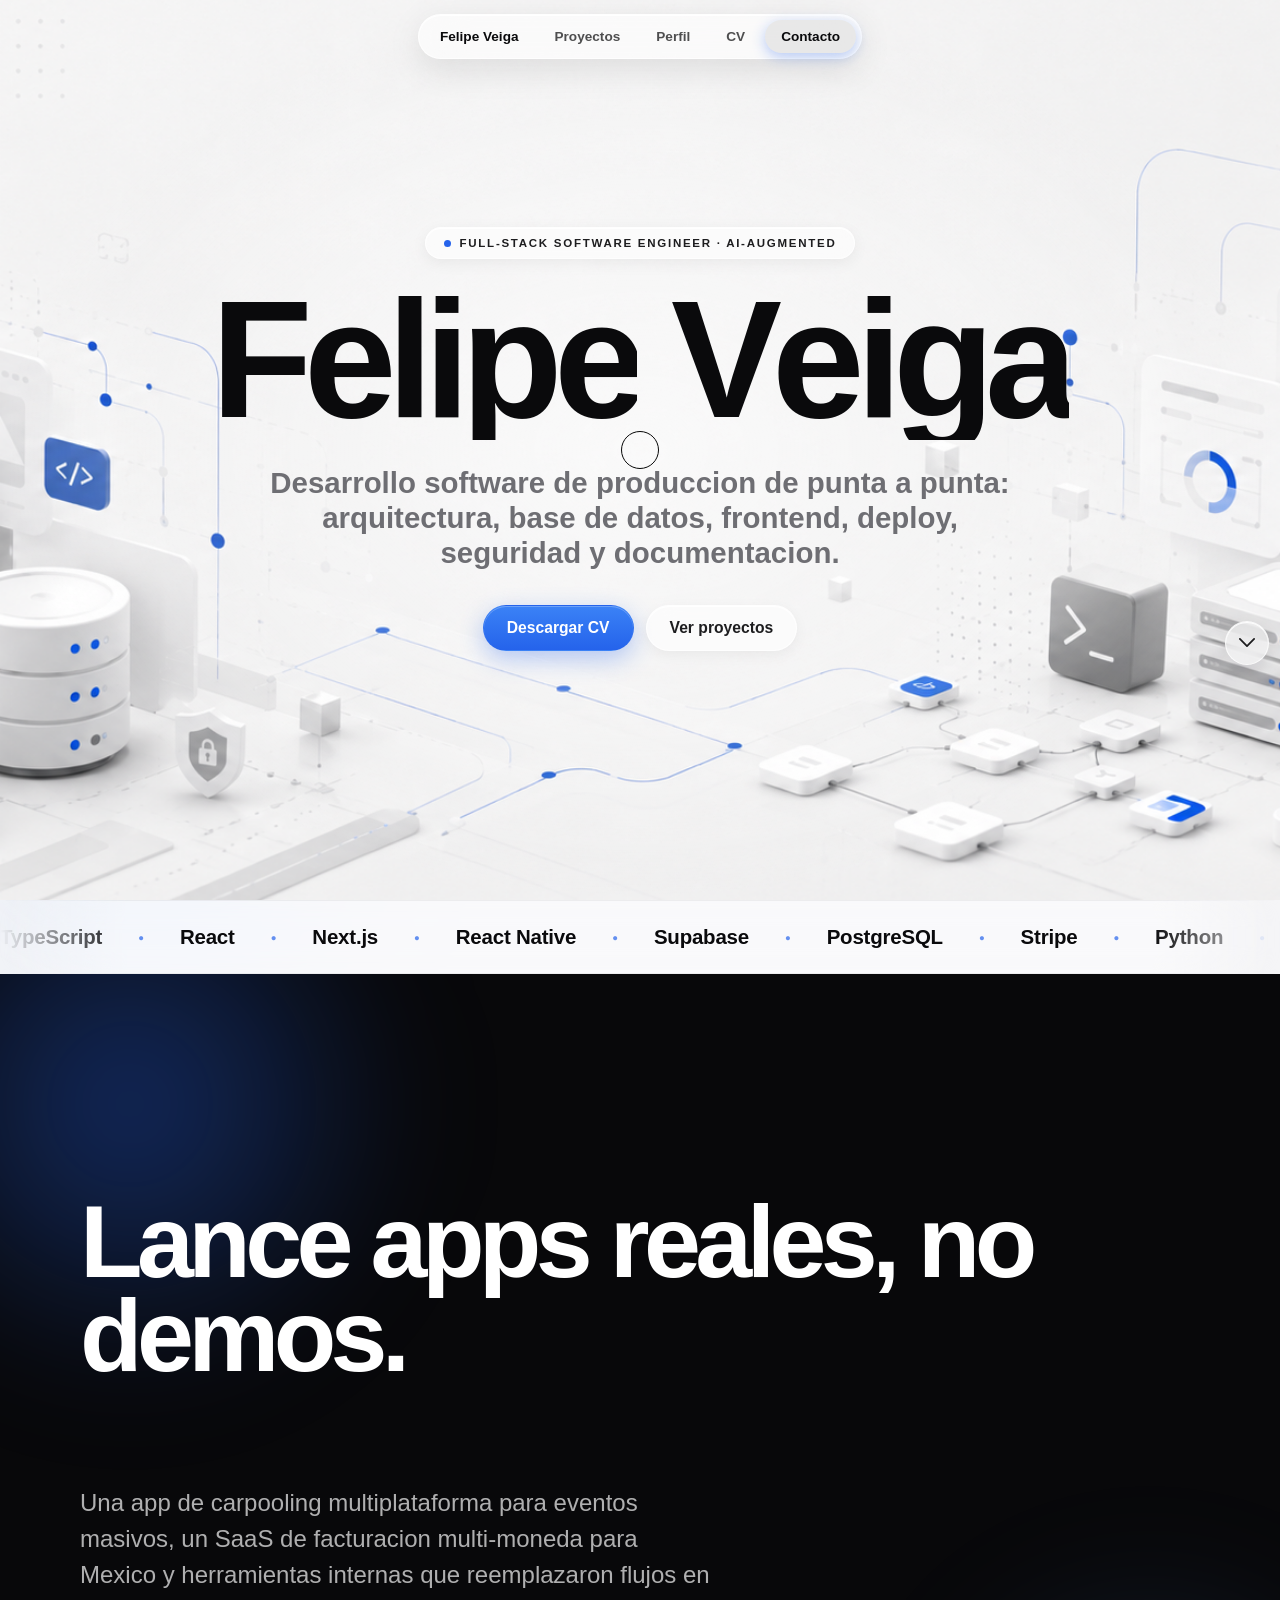
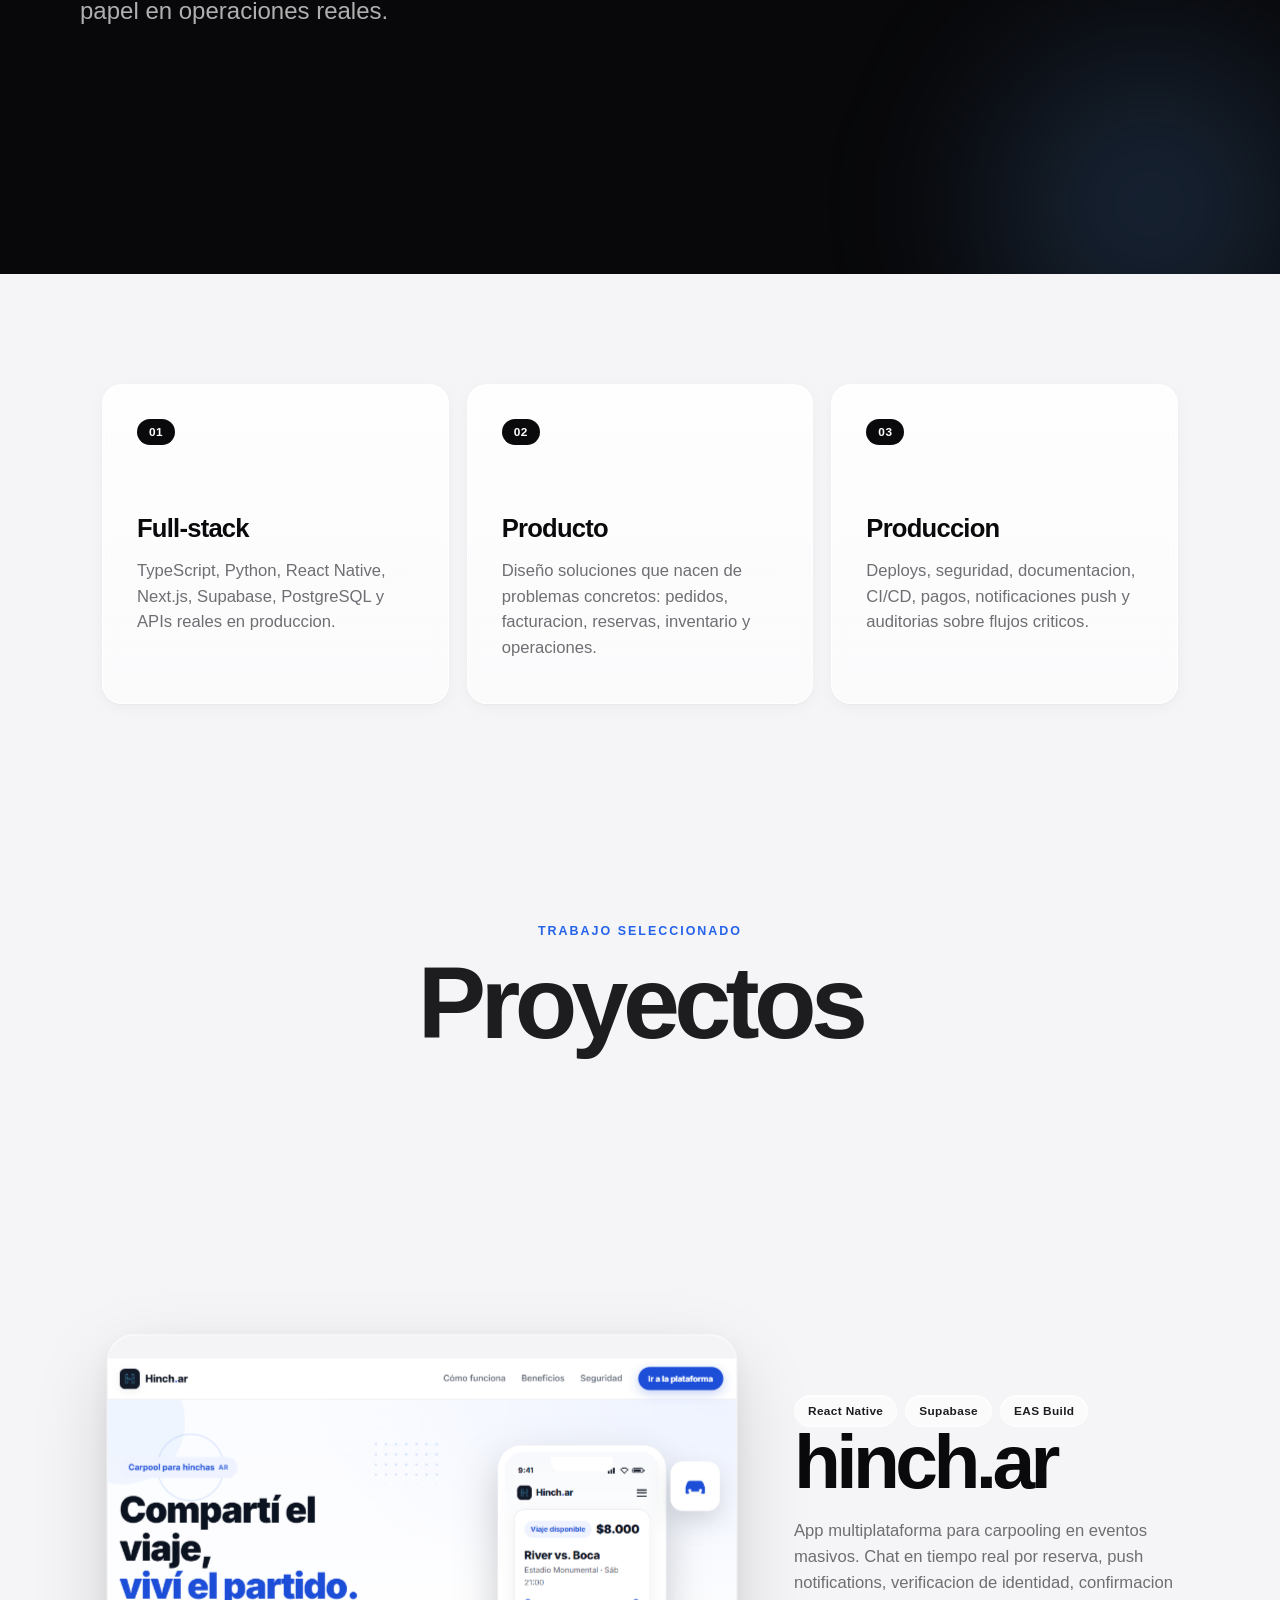
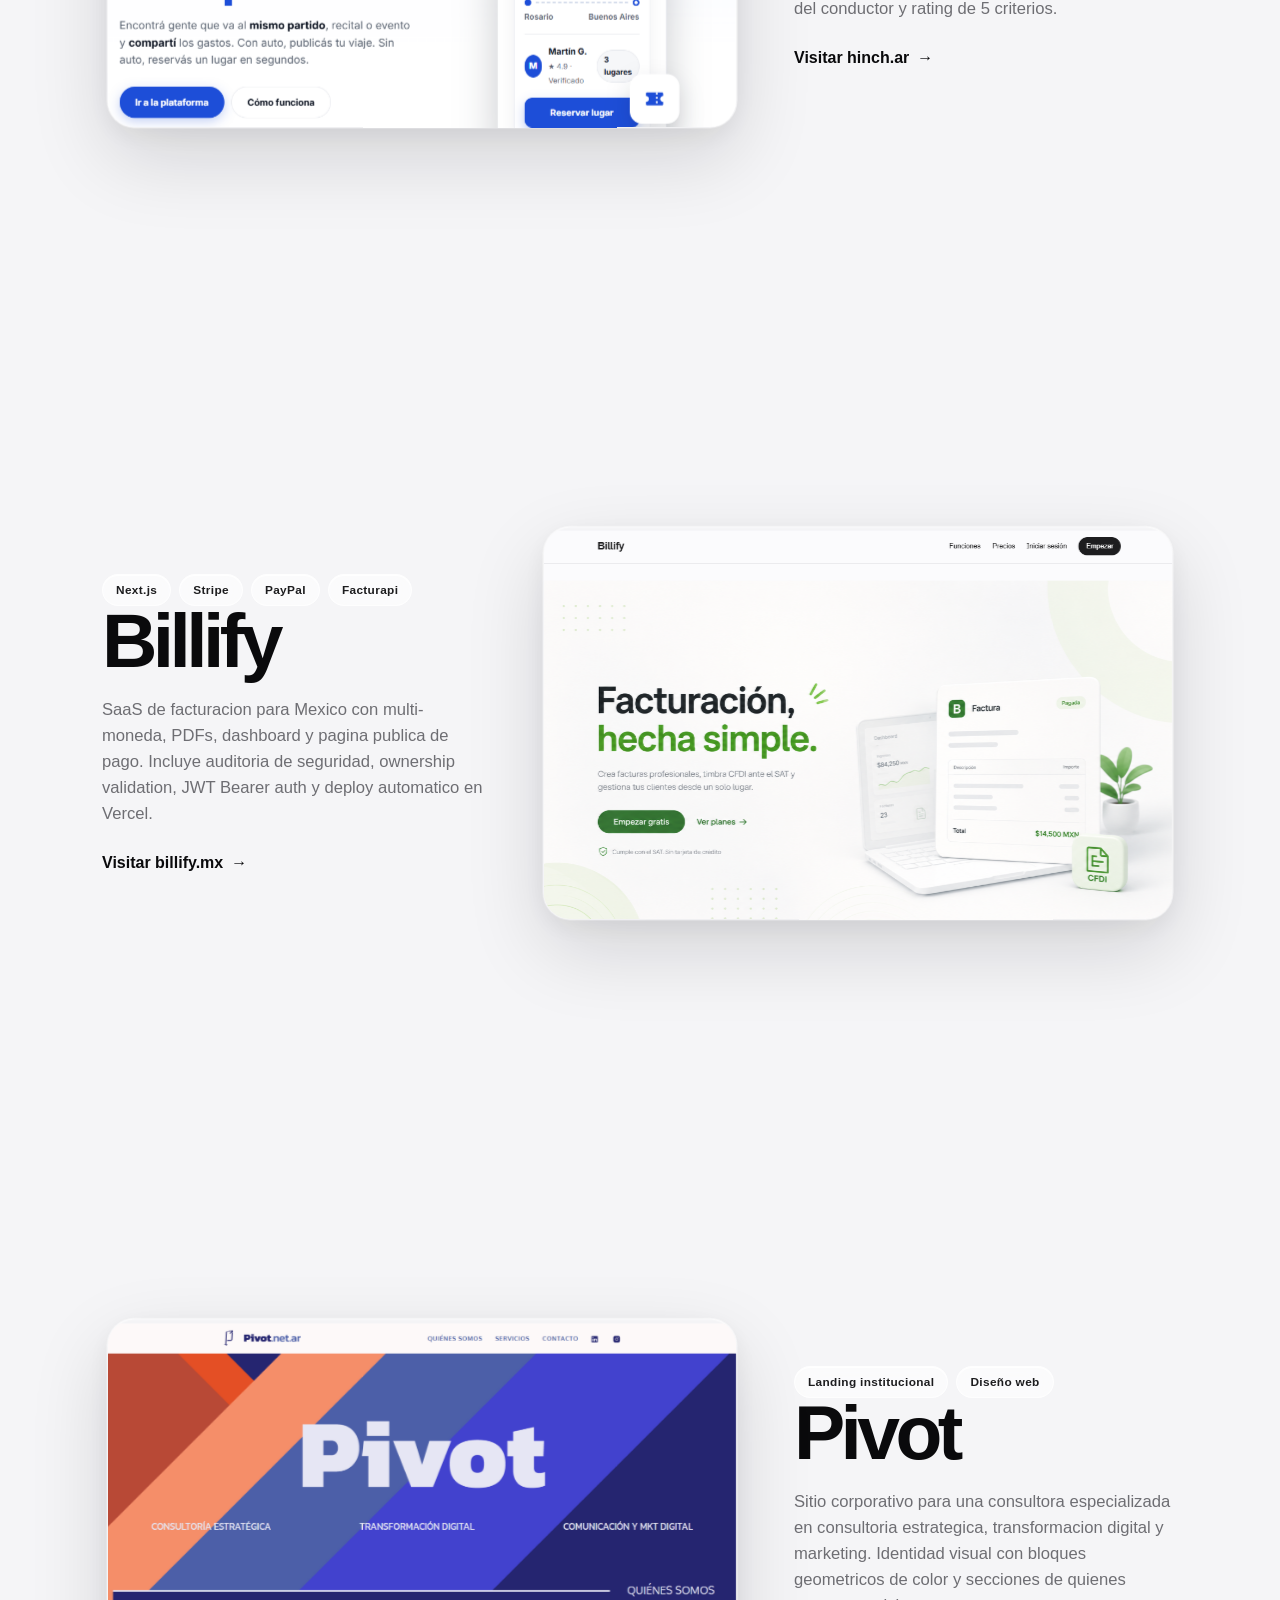
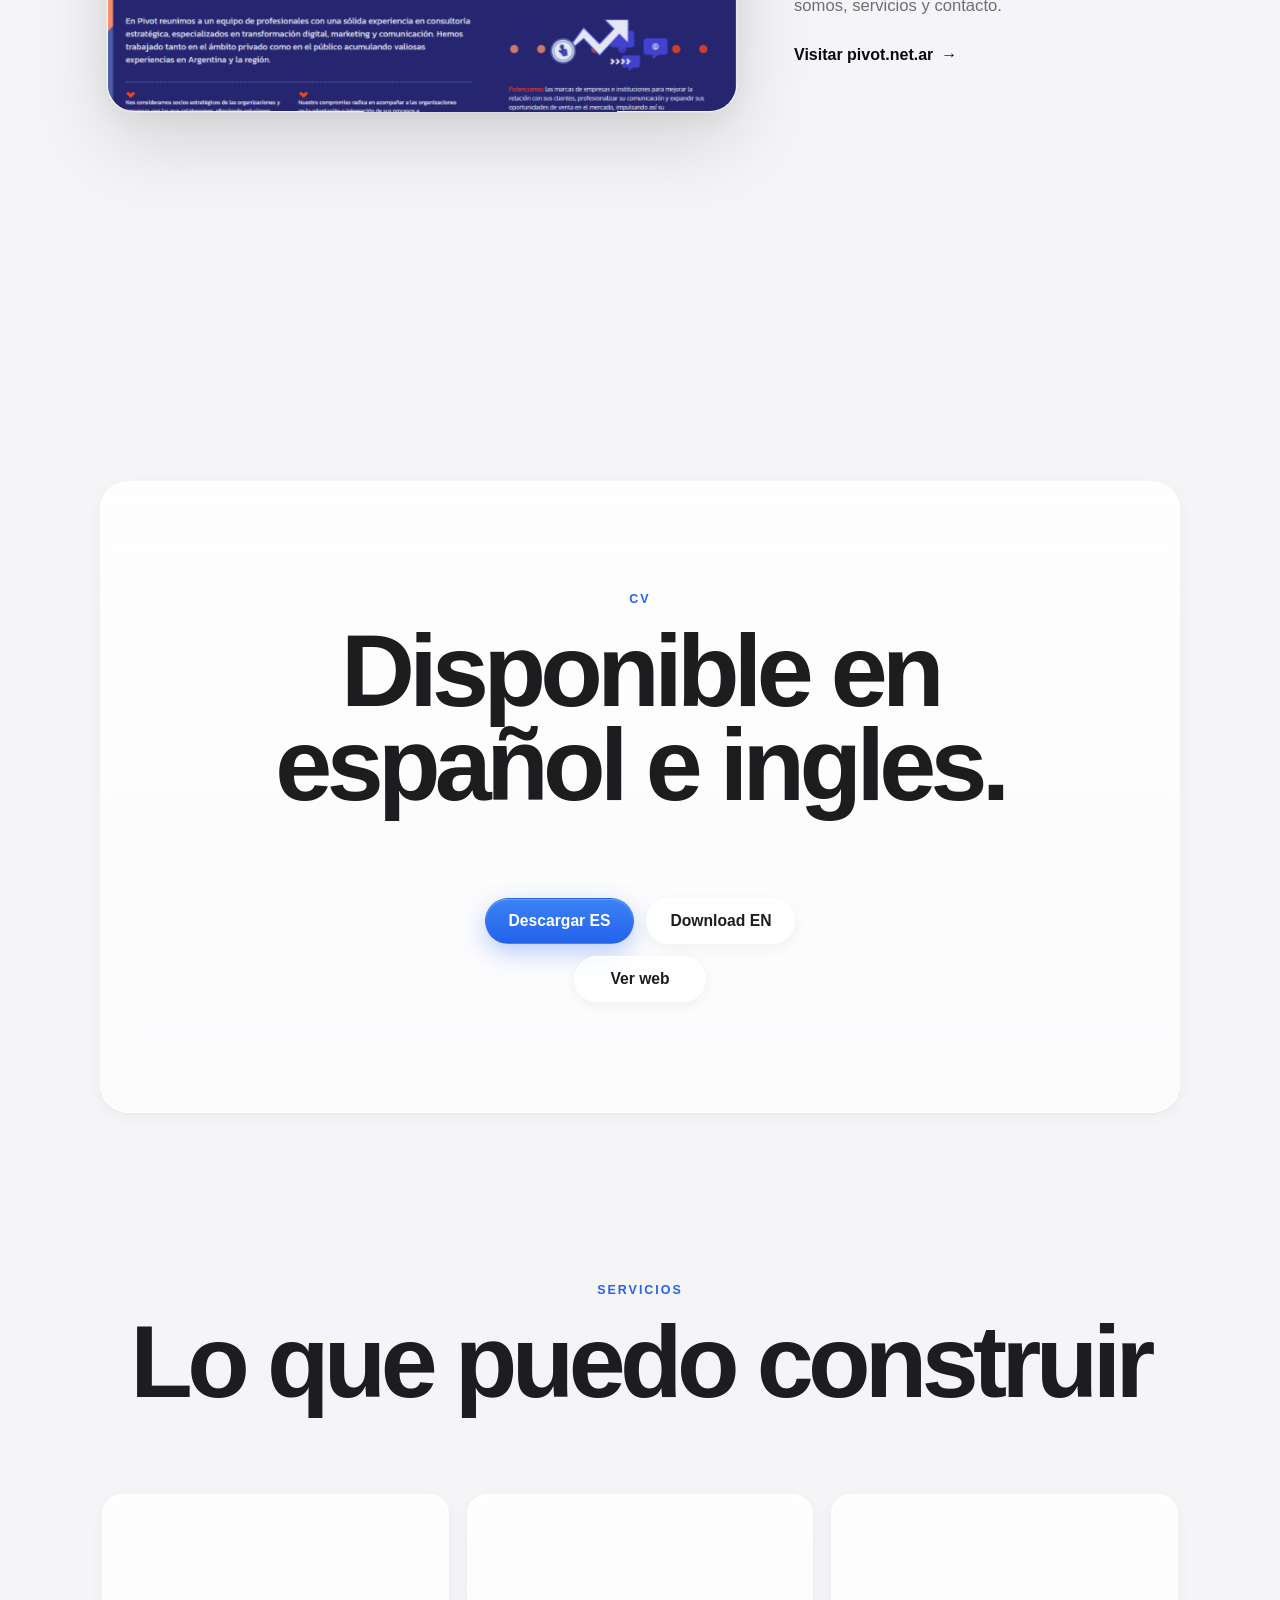
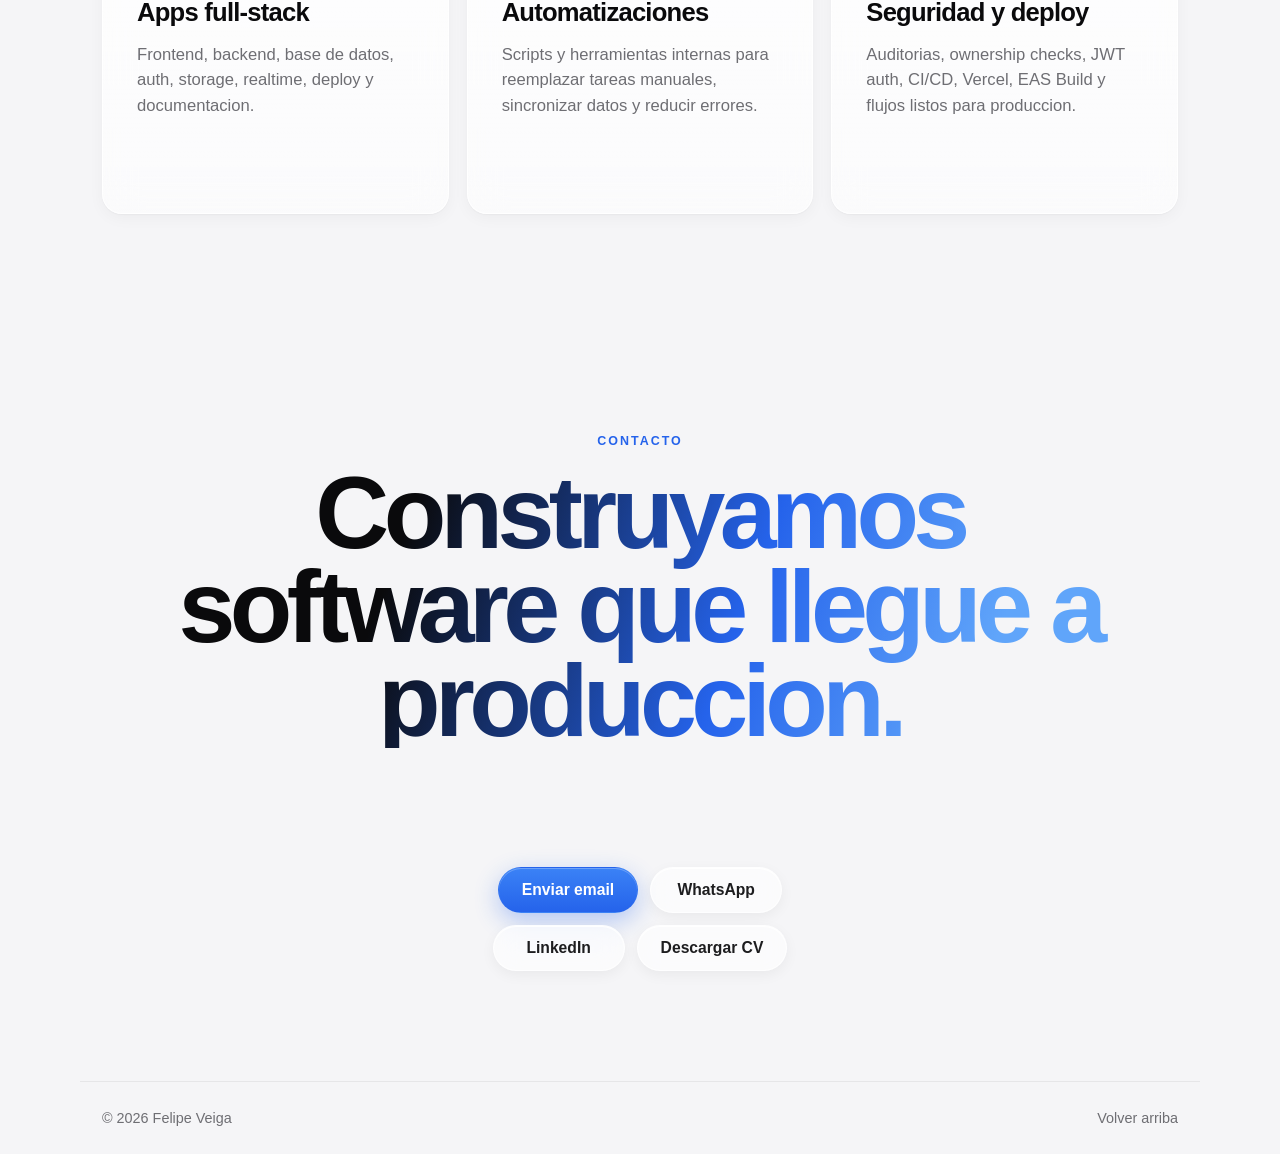
==== commit ef89baaa: "Add LinkedIn link to contact and CV header Expose the LinkedIn profile as a magnetic button in the p" ====
--- a/index.html
+++ b/index.html
@@ -206,6 +206,7 @@
         <div class="contact-actions">
           <a class="button primary" data-magnetic href="mailto:felipe@veiga.ar">Enviar email</a>
           <a class="button secondary" data-magnetic href="https://wa.me/5493416371115" target="_blank" rel="noopener">WhatsApp</a>
+          <a class="button secondary" data-magnetic href="https://www.linkedin.com/in/felipe-veiga-b64286298/" target="_blank" rel="noopener">LinkedIn</a>
           <a class="button secondary" data-magnetic href="assets/felipe-veiga-cv-es.pdf" download>Descargar CV</a>
         </div>
       </section>
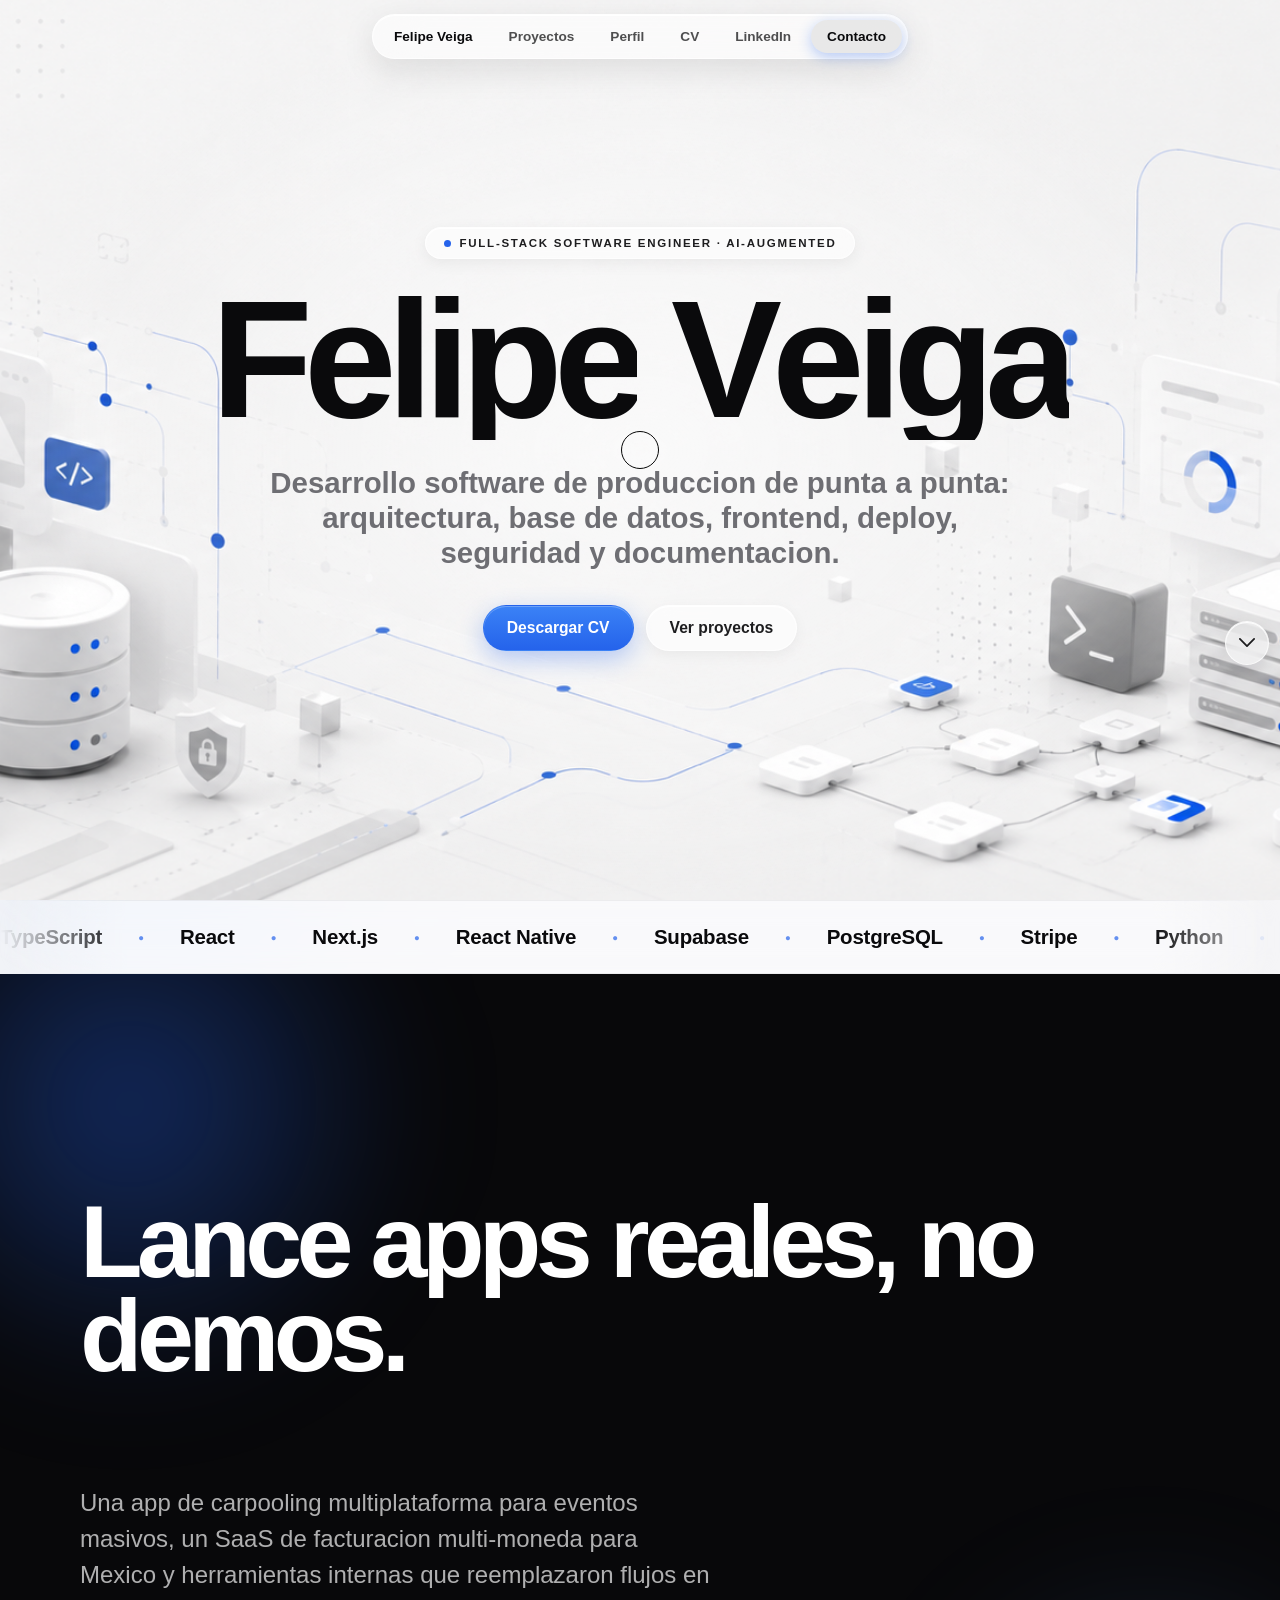
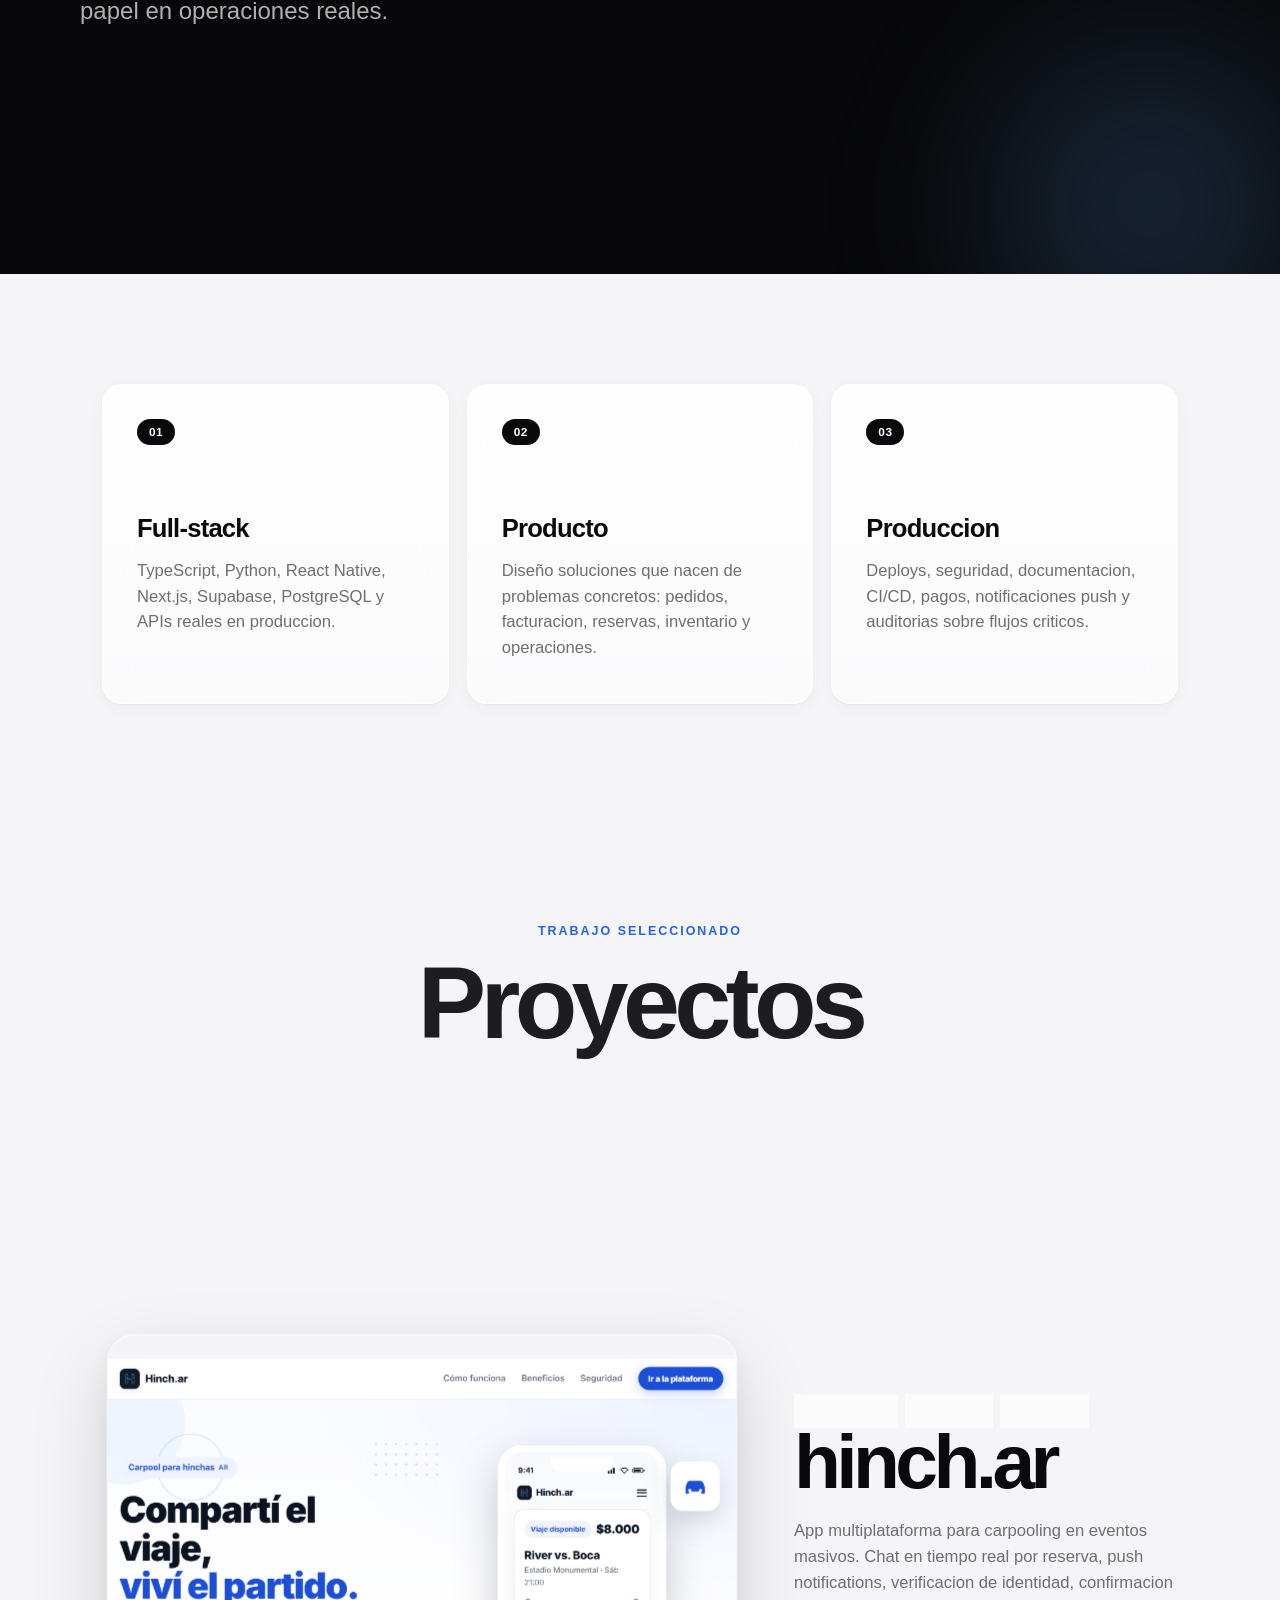
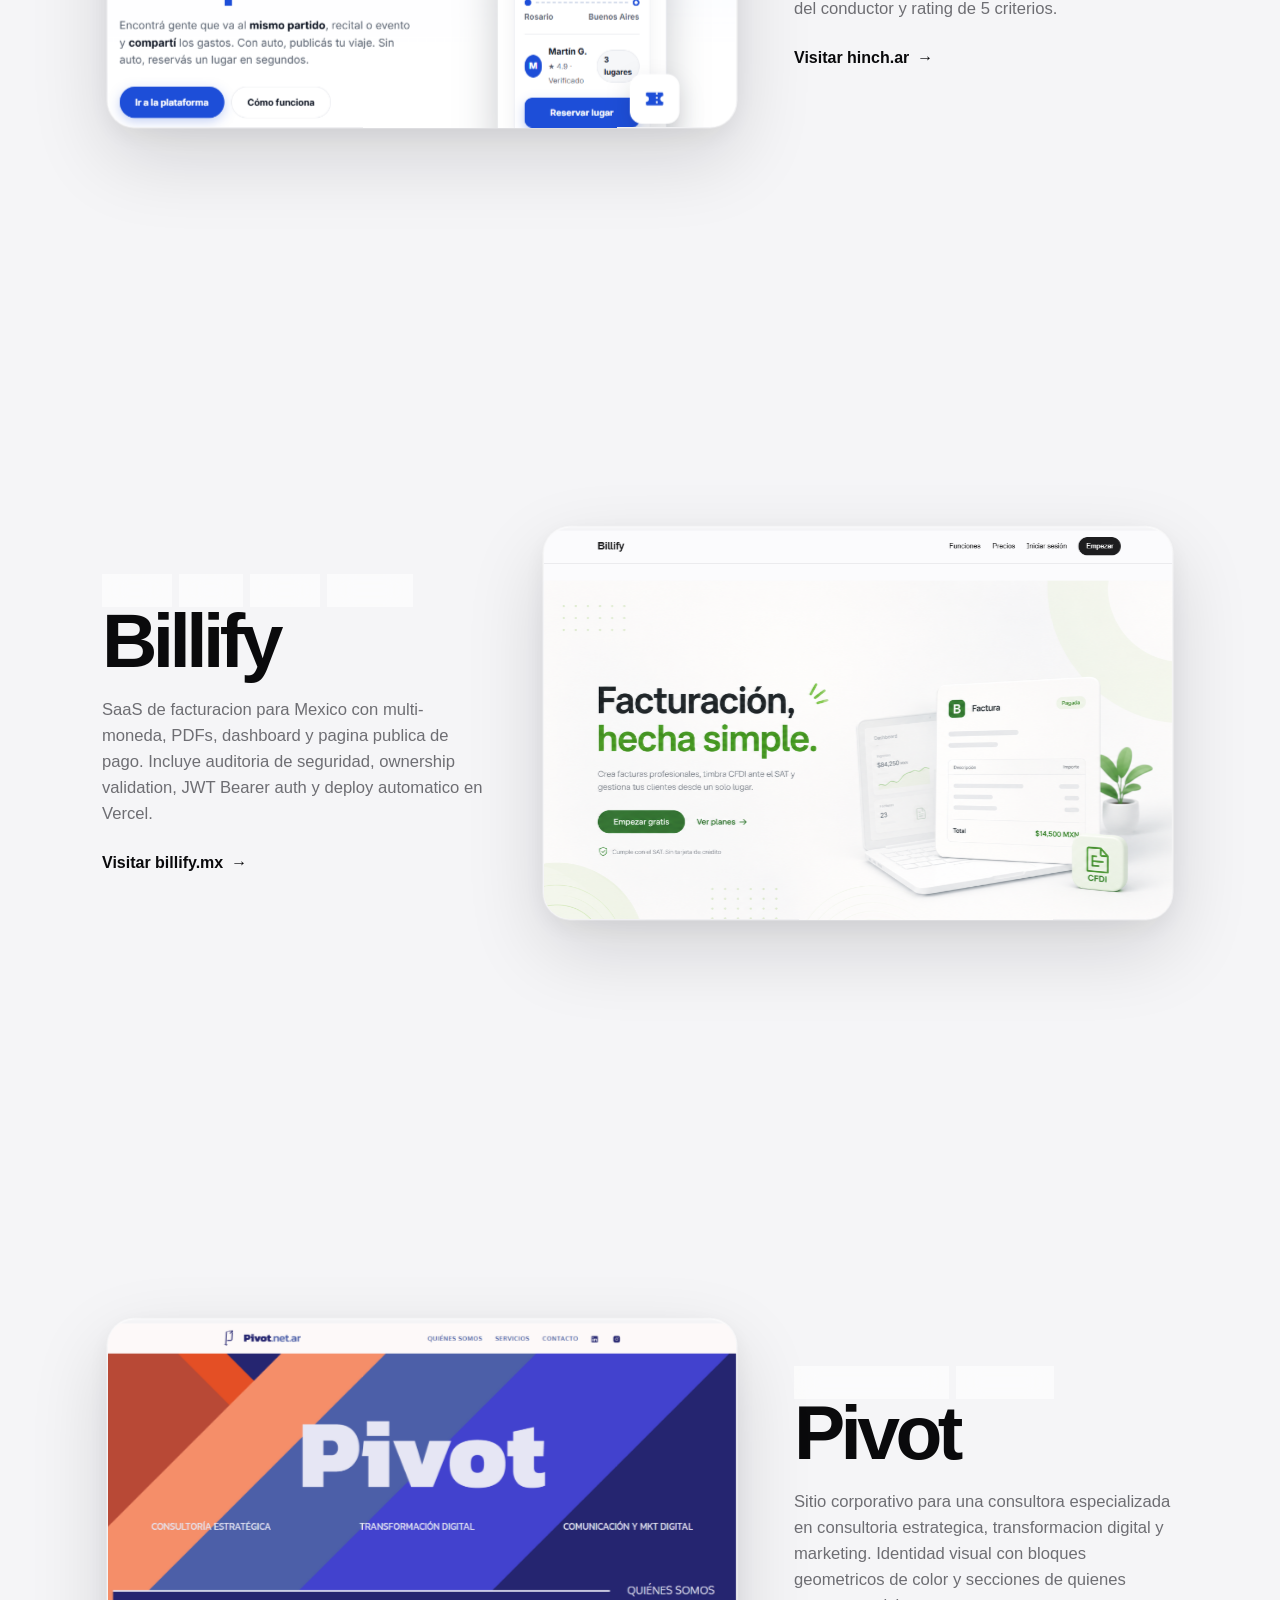
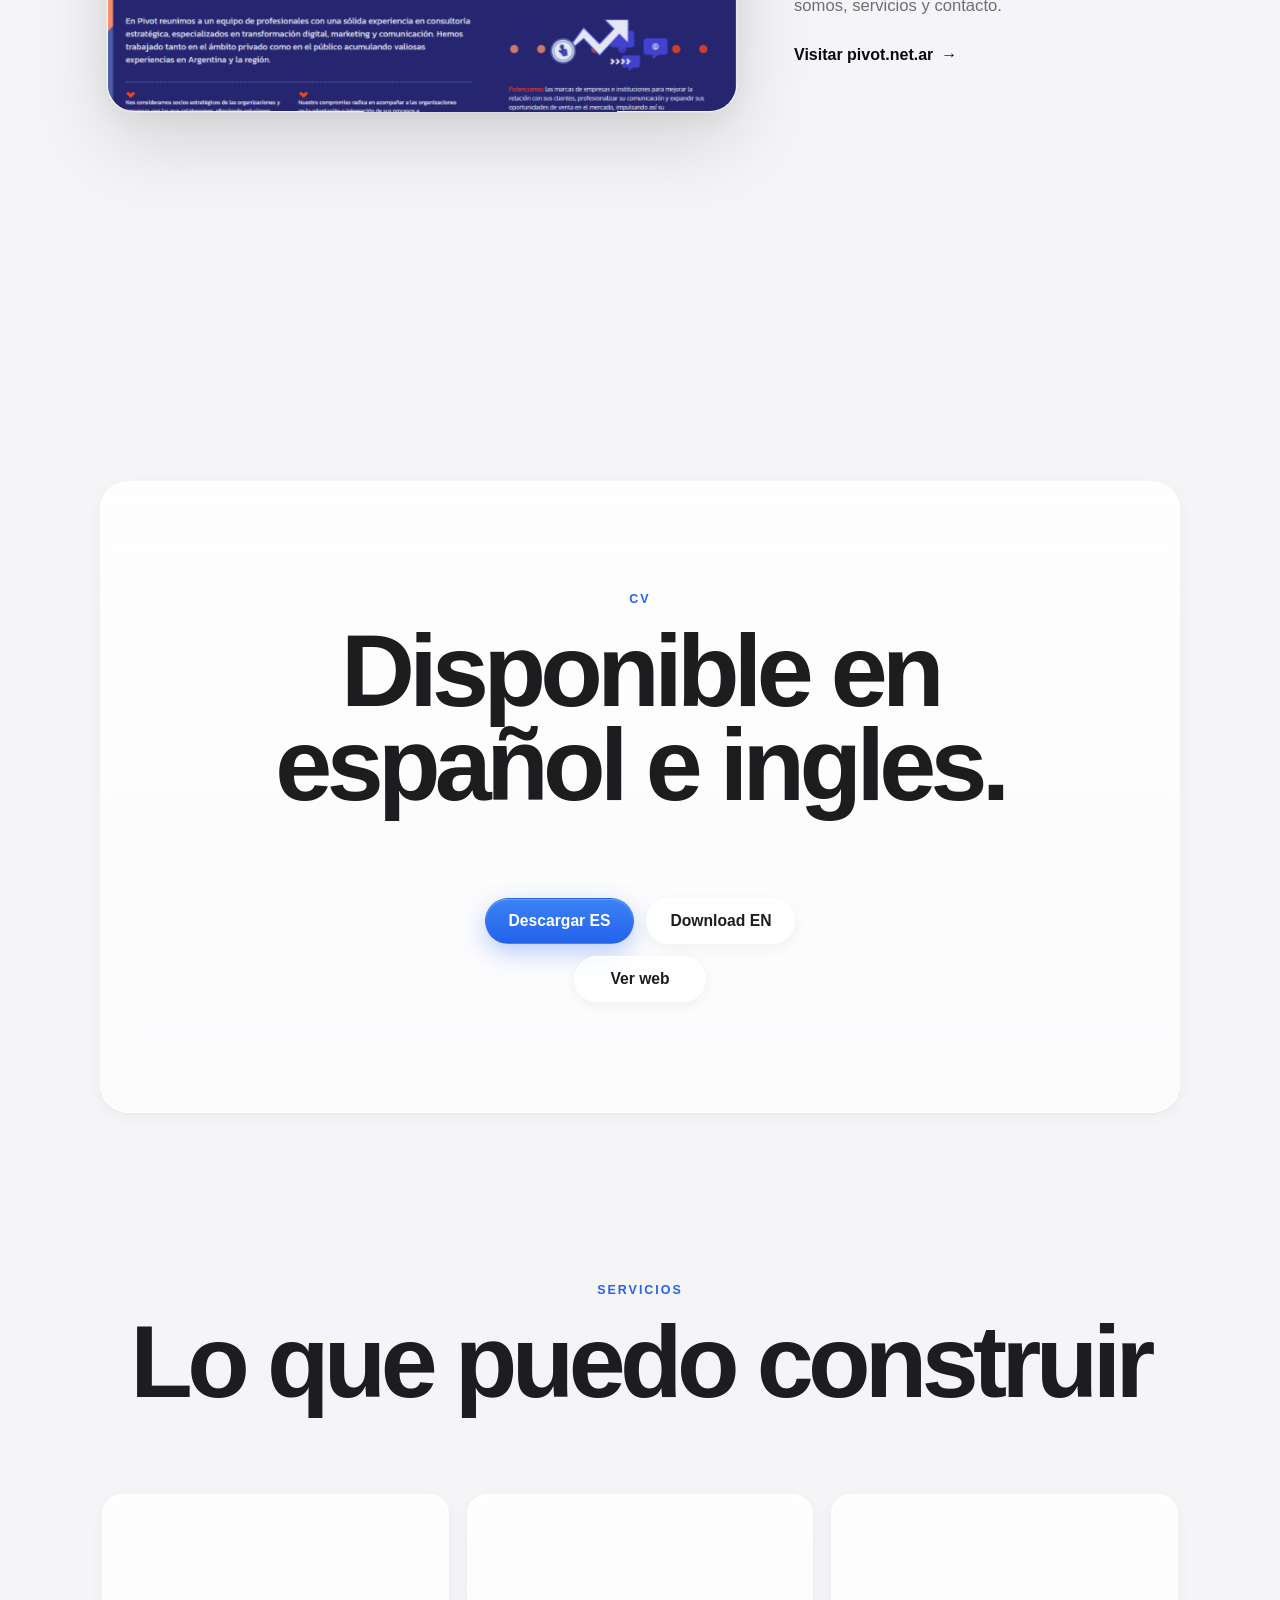
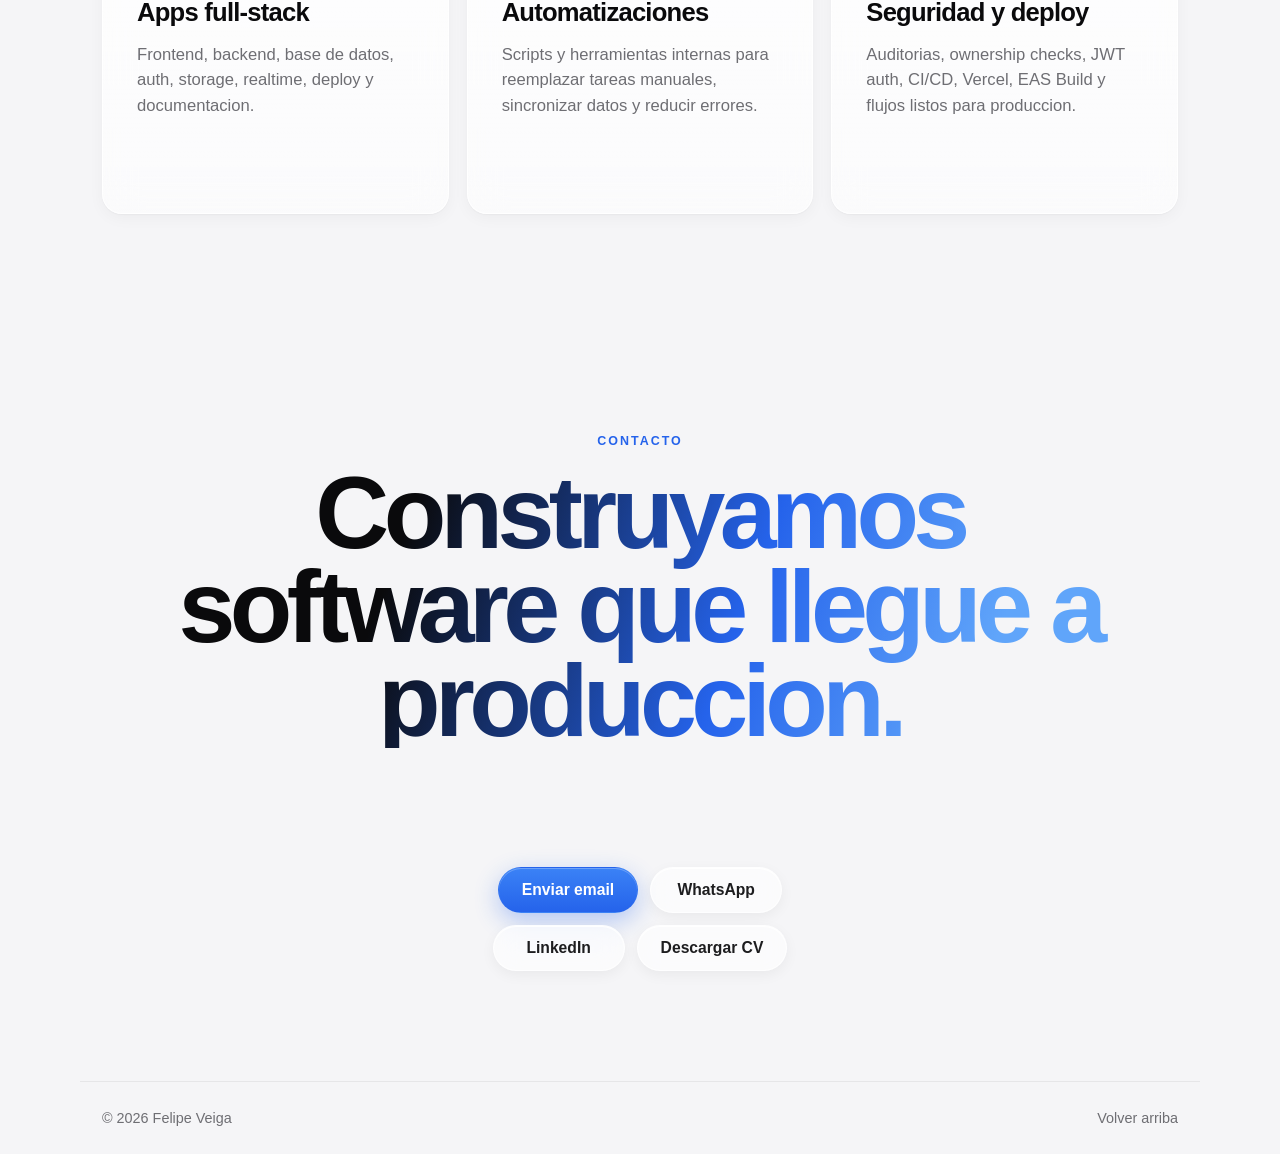
==== commit d4379fe5: "Add LinkedIn link to the floating nav Drop a LinkedIn entry between CV and the Contact CTA in the gl" ====
--- a/index.html
+++ b/index.html
@@ -28,6 +28,7 @@
         <a href="#proyectos">Proyectos</a>
         <a href="#perfil">Perfil</a>
         <a href="cv.html">CV</a>
+        <a href="https://www.linkedin.com/in/felipe-veiga-b64286298/" target="_blank" rel="noopener">LinkedIn</a>
         <a class="nav-cta" href="#contacto">Contacto</a>
       </nav>
     </header>
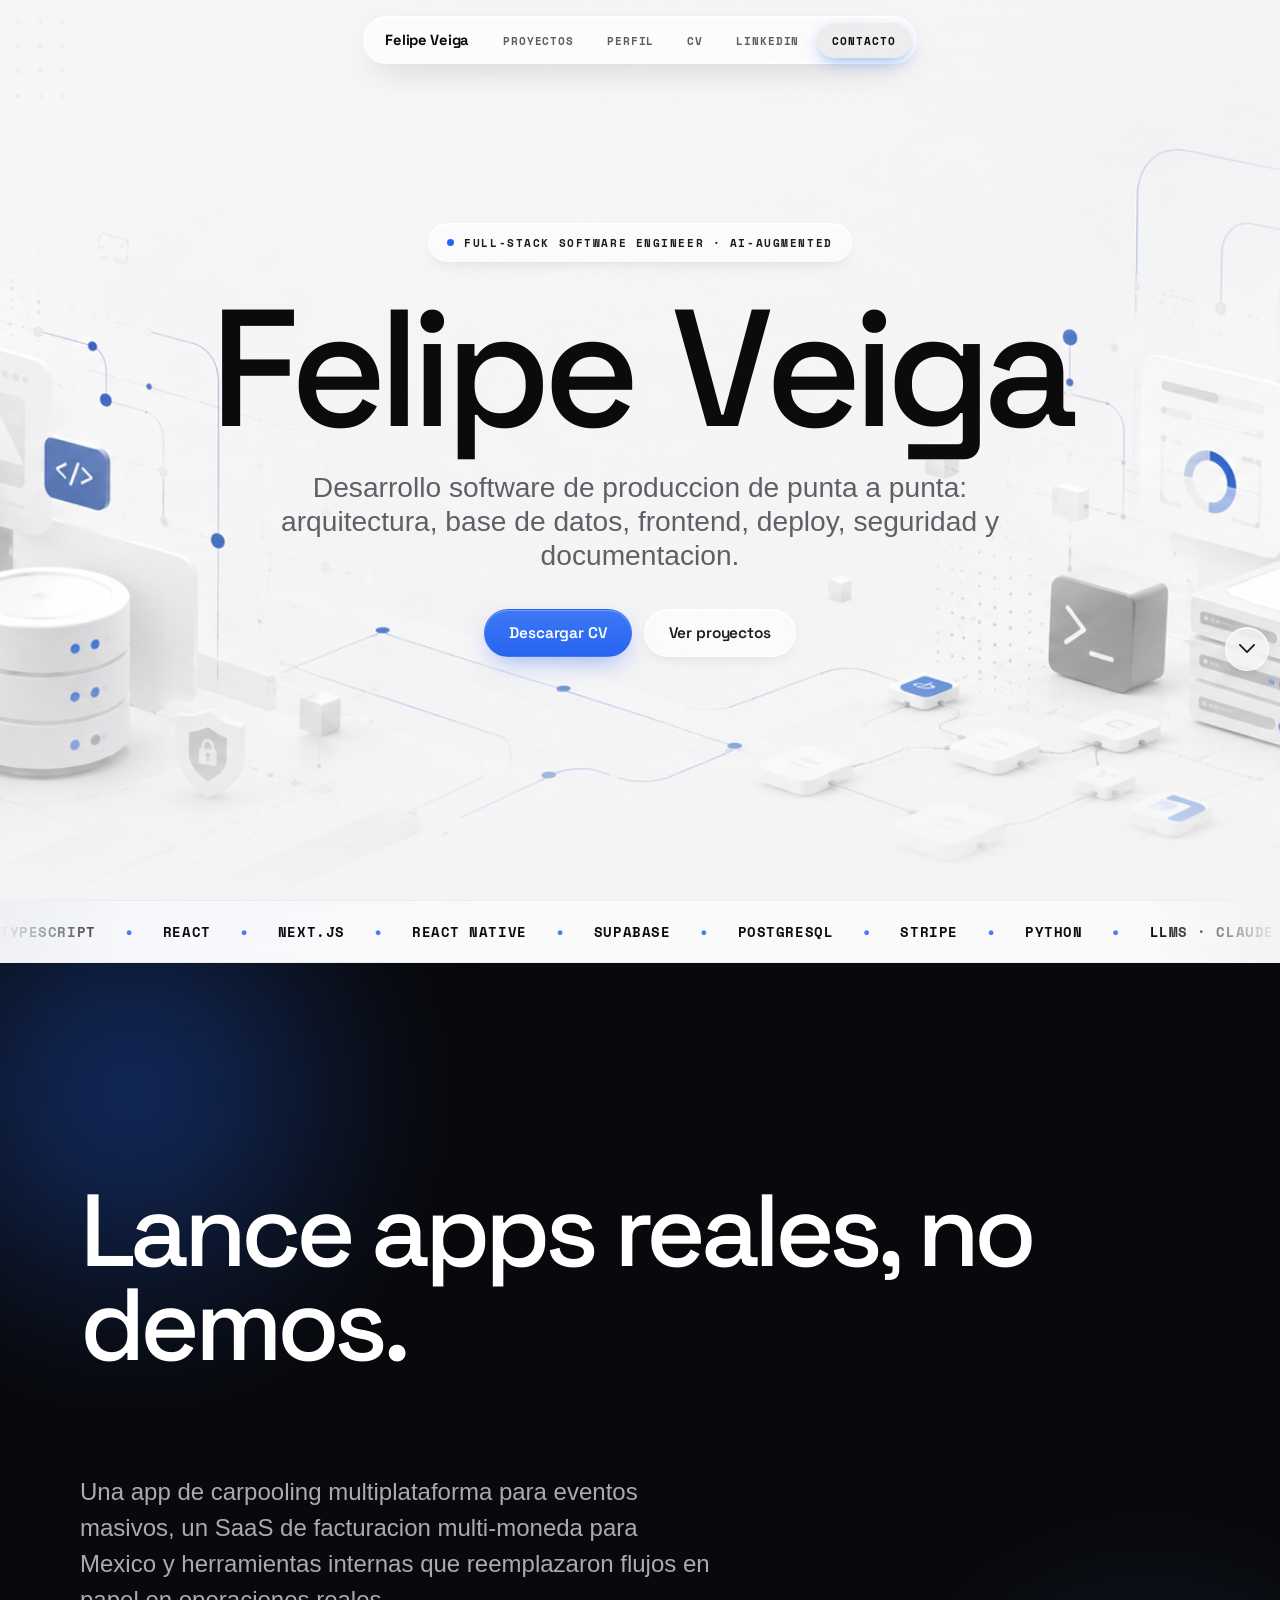
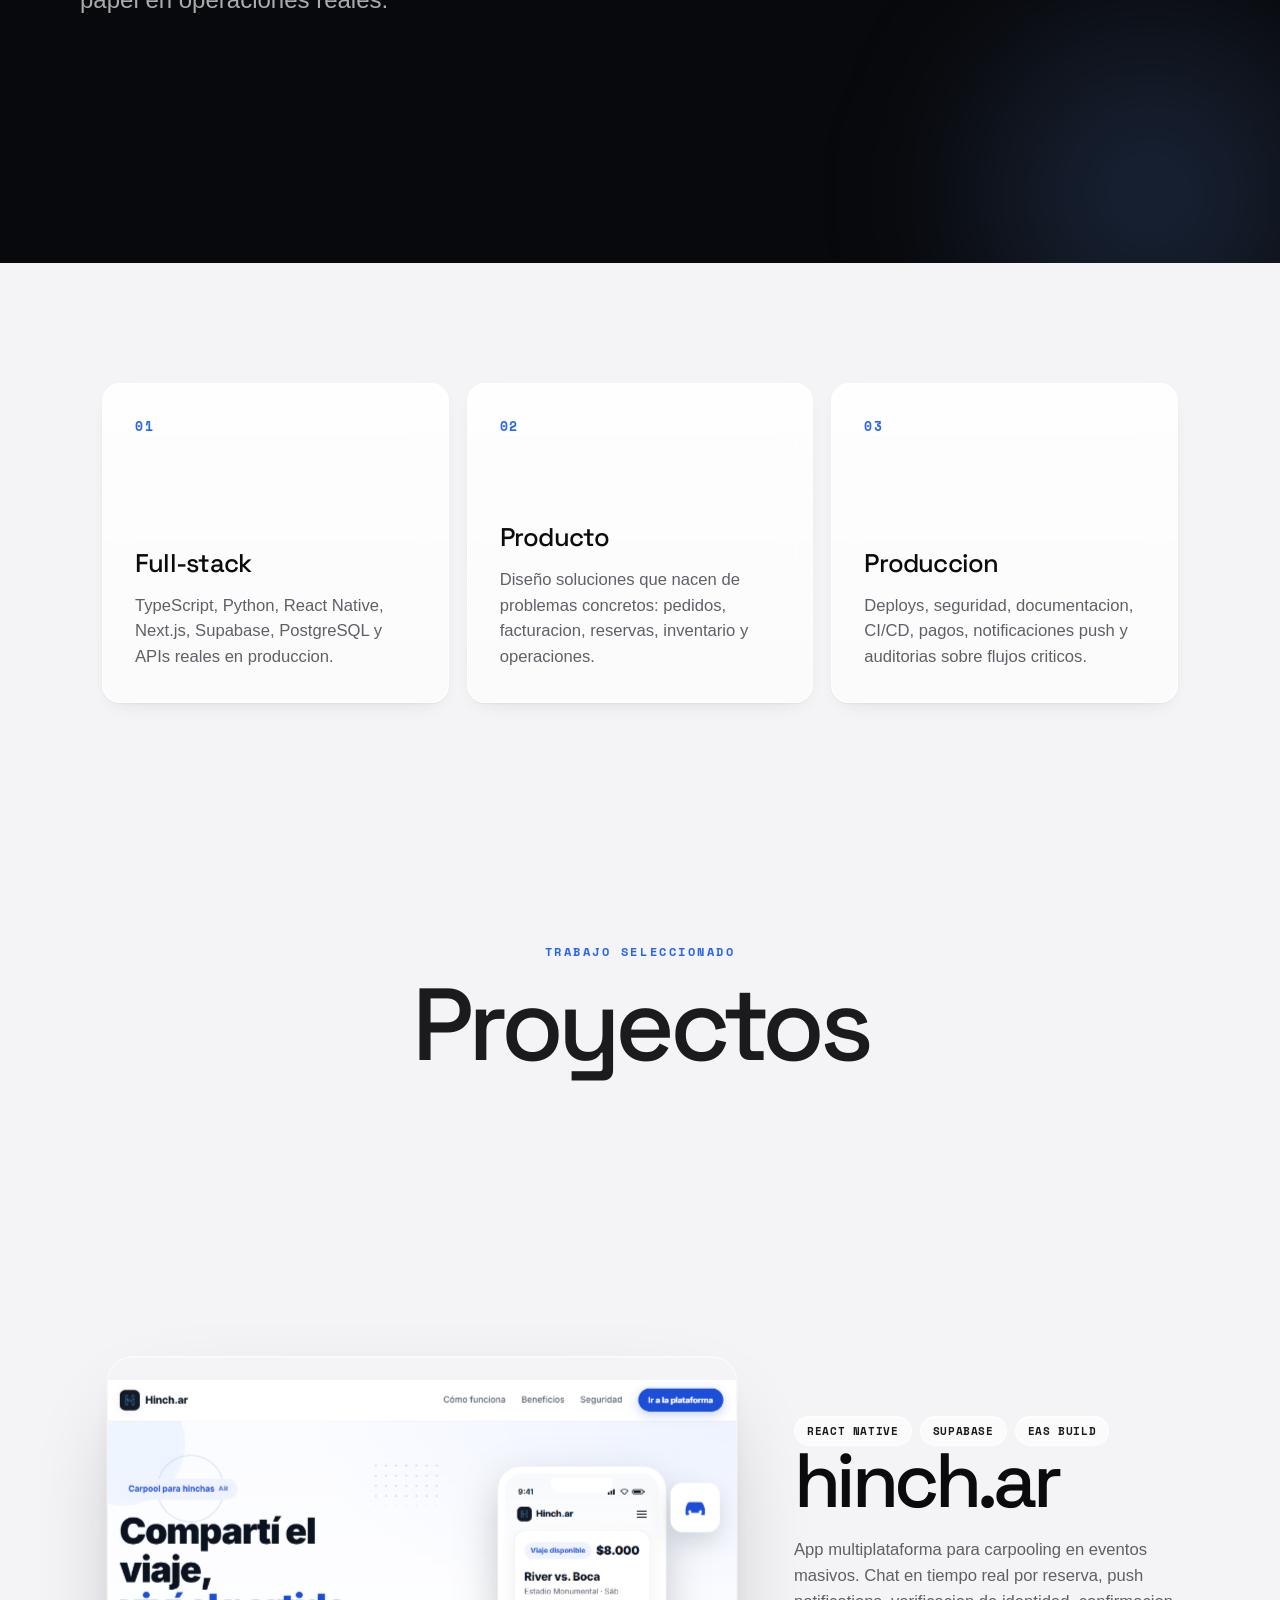
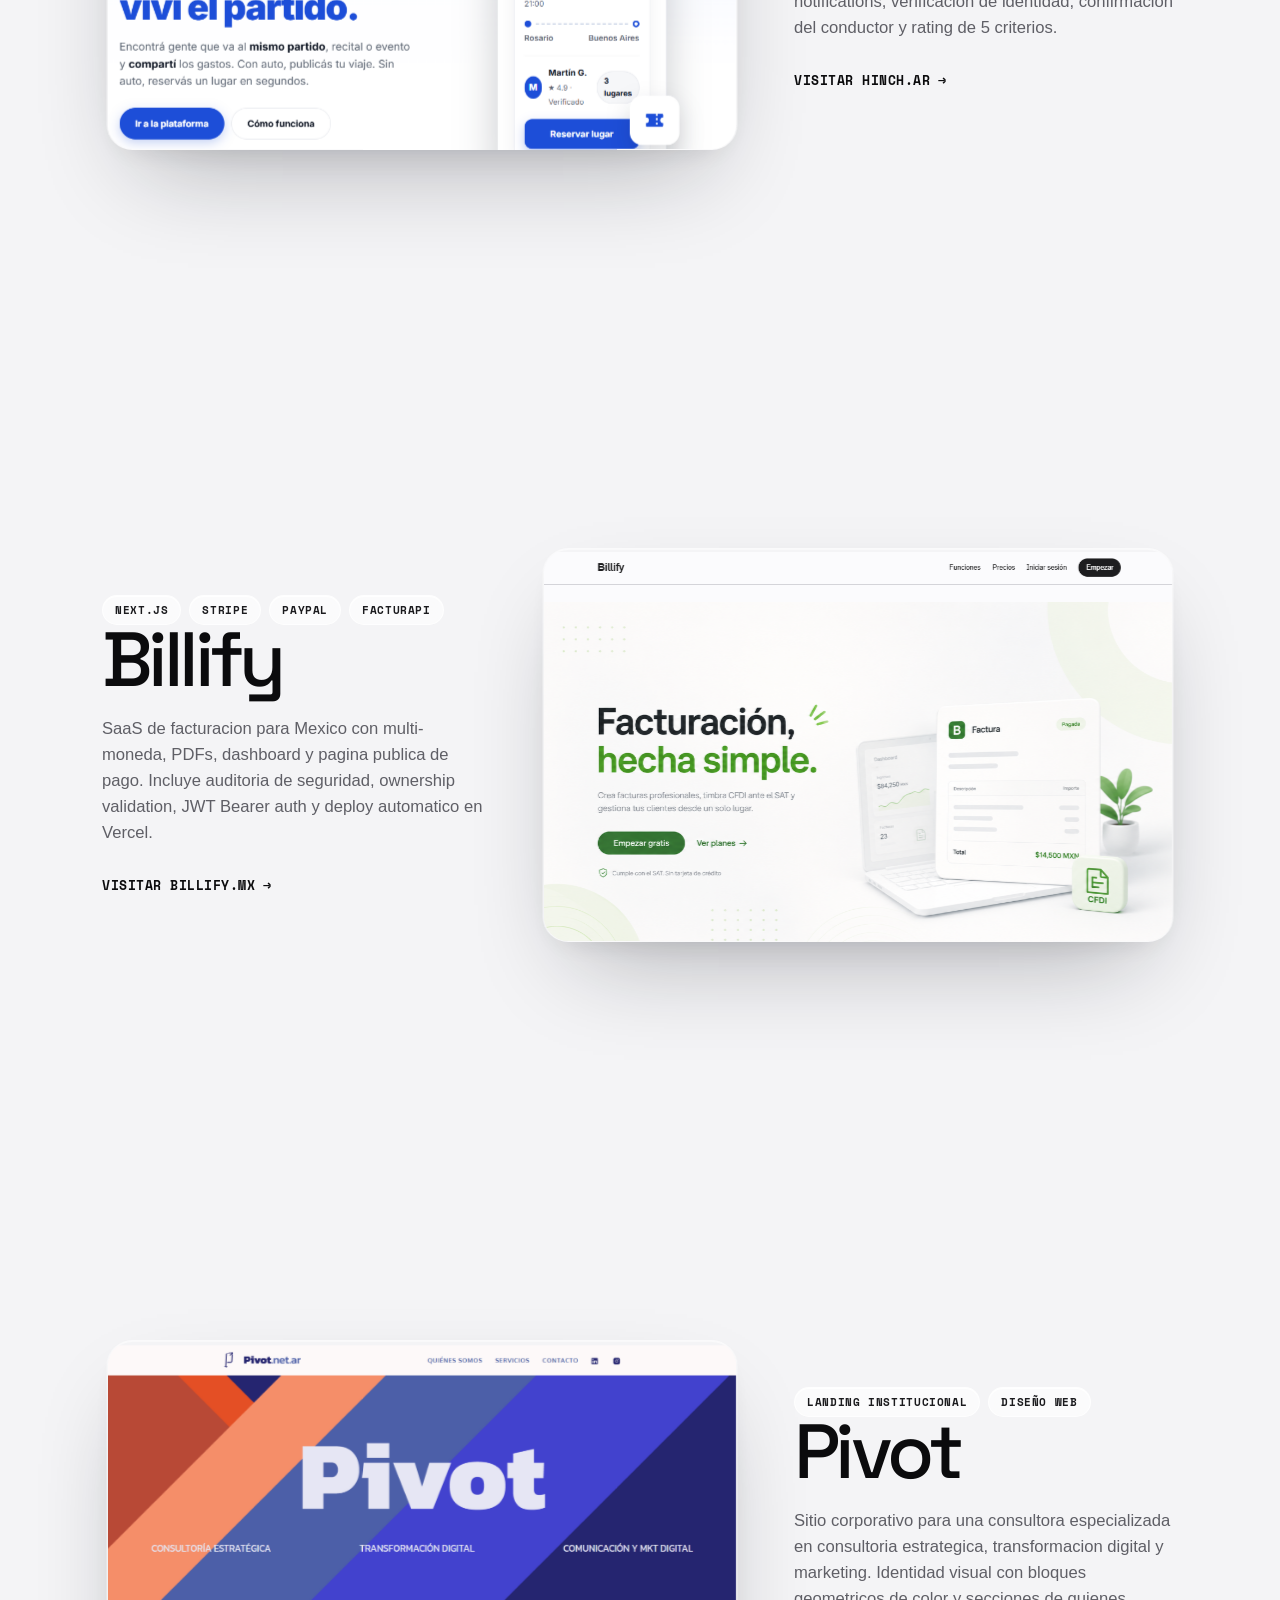
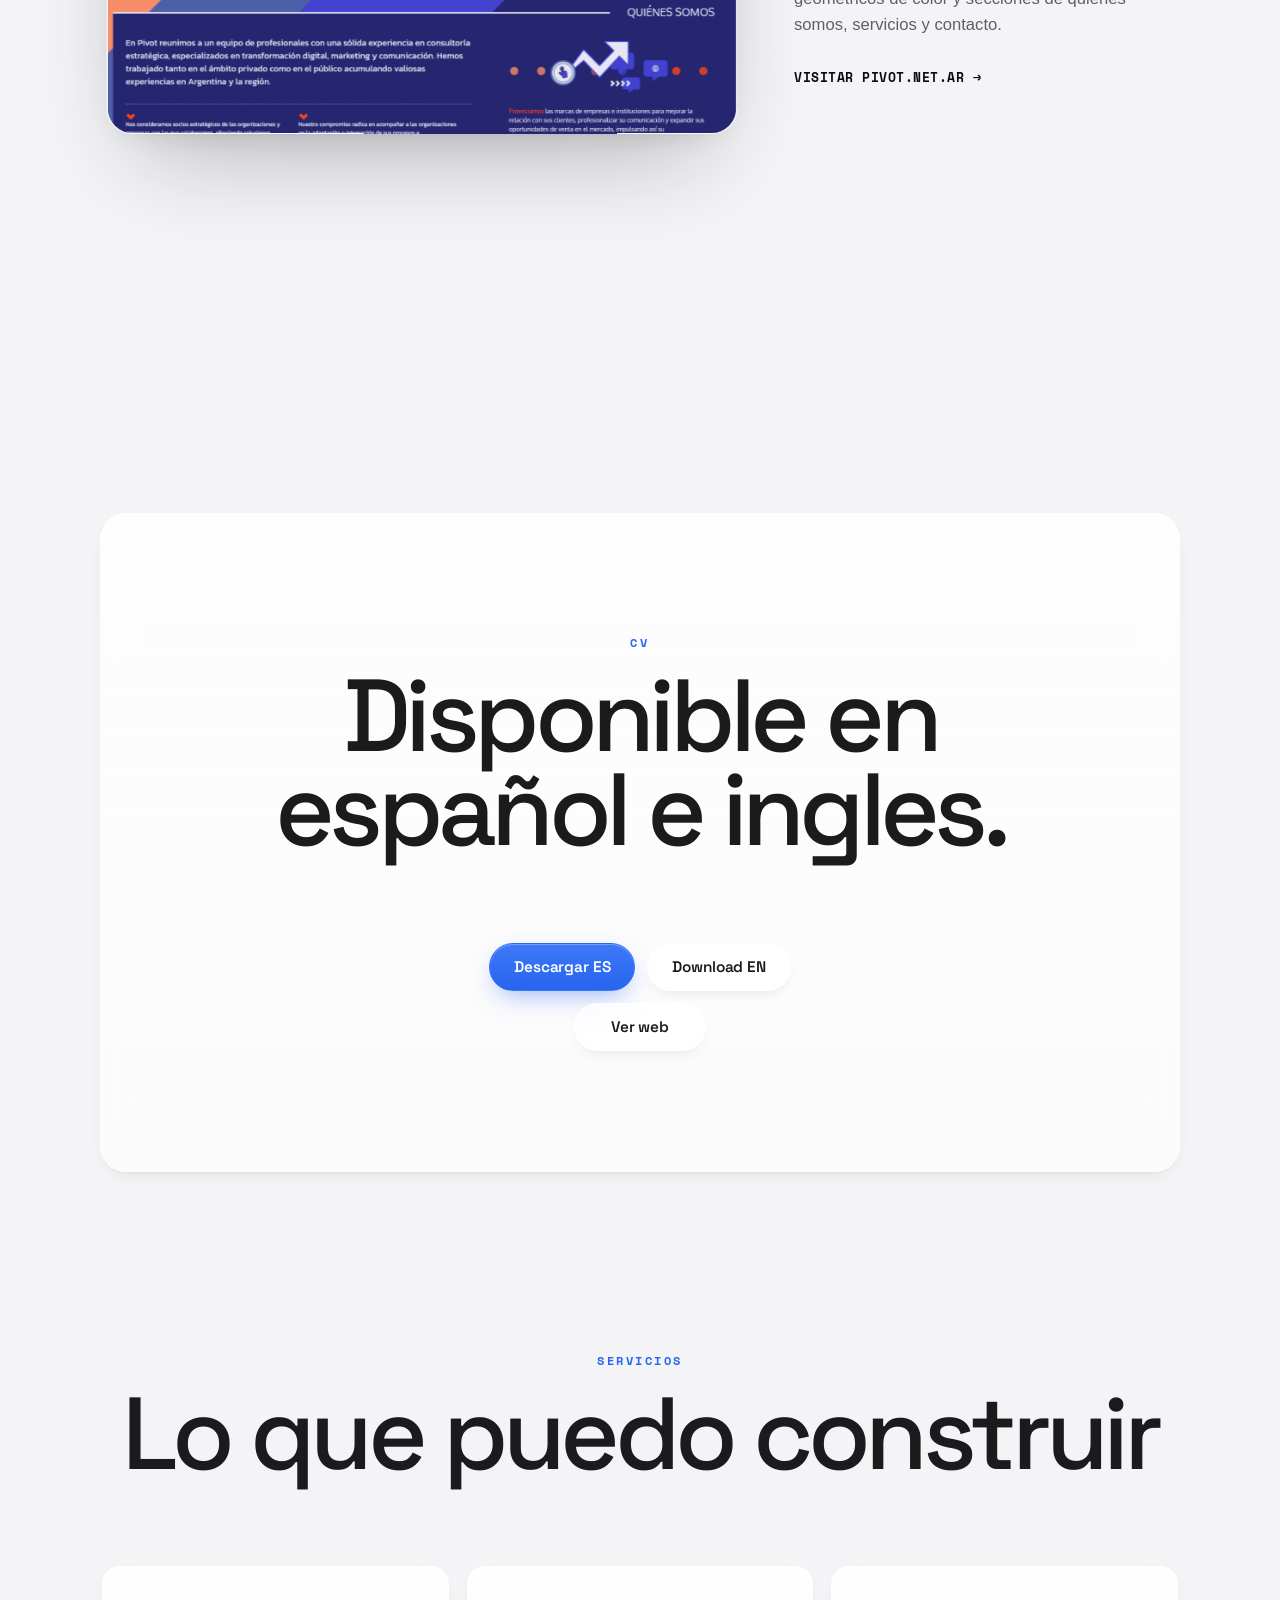
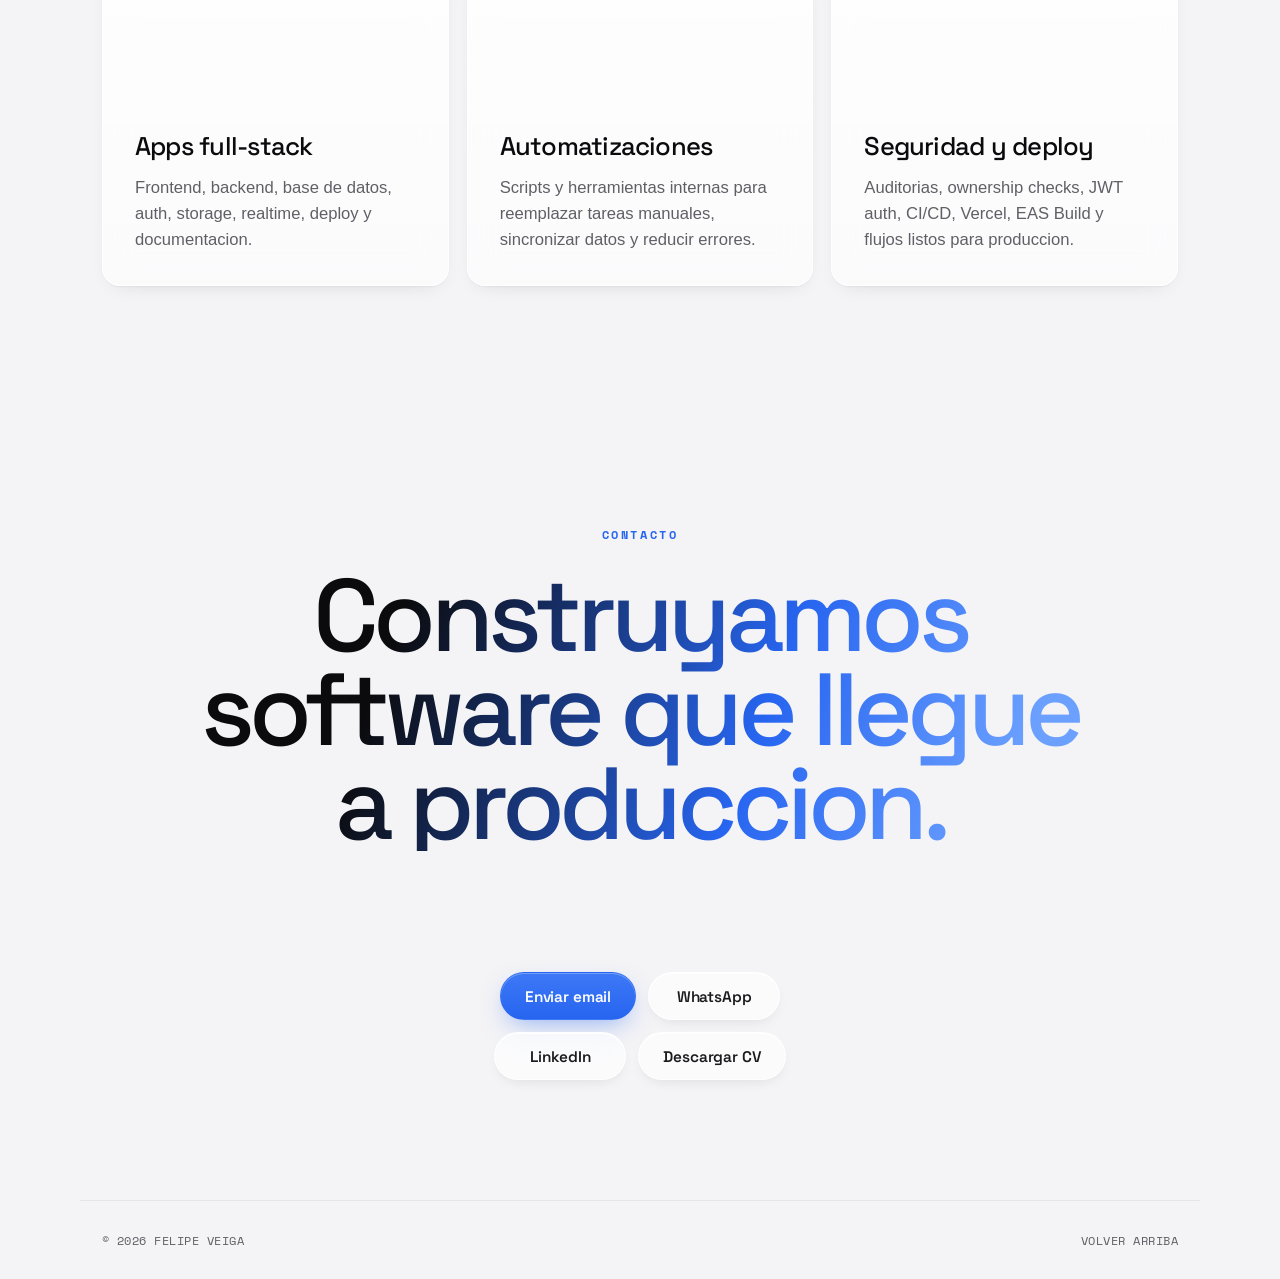
==== commit b0369e28: "Remove custom cursor effect Restore the native mouse cursor: drop the custom cursor-dot/cursor-ring " ====
--- a/index.html
+++ b/index.html
@@ -19,8 +19,6 @@
   </head>
   <body>
     <div class="page-progress" aria-hidden="true"></div>
-    <div class="cursor-ring" aria-hidden="true"></div>
-    <div class="cursor-dot" aria-hidden="true"></div>
 
     <header class="site-header" data-elevated="false">
       <nav class="glass-nav" aria-label="Principal">
--- a/styles.css
+++ b/styles.css
@@ -1,28 +1,76 @@
+/* =========================================================
+   Fuentes self-hosteadas (respetan CSP font-src 'self')
+   Space Grotesk  -> display / titulares / nav / botones
+   Space Mono     -> metadata tecnica (labels, chips, ticker)
+   ========================================================= */
+
+@font-face {
+  font-family: "Space Grotesk";
+  src: url("assets/fonts/SpaceGrotesk-Variable.woff2") format("woff2");
+  font-weight: 300 700;
+  font-style: normal;
+  font-display: swap;
+}
+
+@font-face {
+  font-family: "Space Mono";
+  src: url("assets/fonts/SpaceMono-Regular.woff2") format("woff2");
+  font-weight: 400;
+  font-style: normal;
+  font-display: swap;
+}
+
+@font-face {
+  font-family: "Space Mono";
+  src: url("assets/fonts/SpaceMono-Bold.woff2") format("woff2");
+  font-weight: 700;
+  font-style: normal;
+  font-display: swap;
+}
+
 :root {
   color-scheme: light;
-  --ink: #0a0a0c;
-  --text: #1d1d1f;
-  --muted: #6e6e73;
-  --paper: #f5f5f7;
+
+  /* Tipografia */
+  --font-display: "Space Grotesk", -apple-system, BlinkMacSystemFont, "Segoe UI", sans-serif;
+  --font-sans: -apple-system, BlinkMacSystemFont, "SF Pro Text", "Segoe UI", Helvetica, Arial, sans-serif;
+  --font-mono: "Space Mono", ui-monospace, SFMono-Regular, "SF Mono", Menlo, monospace;
+
+  /* Tinta y neutros (Apple grays, ligeramente mas profundos para contraste) */
+  --ink: #0b0b0d;
+  --text: #1b1b1e;
+  --muted: #5f5f66;
+  --faint: #8a8a92;
+  --paper: #f4f4f6;
+  --paper-tint: #eef0f4;
   --white: #ffffff;
-  --line: rgba(0, 0, 0, 0.1);
-  --blue: #2563eb;
-  --blue-soft: #60a5fa;
-  --accent: #2563eb;
-  --dark: #08080a;
-  --glass-bg: rgba(255, 255, 255, 0.55);
-  --glass-border: rgba(255, 255, 255, 0.7);
-  --glass-highlight: inset 0 1px 0 rgba(255, 255, 255, 0.9);
-  --shadow-sm: 0 1px 2px rgba(15, 15, 20, 0.04), 0 4px 16px rgba(15, 15, 20, 0.04);
-  --shadow-md: 0 8px 28px rgba(15, 15, 20, 0.08), 0 2px 6px rgba(15, 15, 20, 0.04);
-  --shadow-lg: 0 30px 80px rgba(15, 15, 20, 0.14), 0 8px 28px rgba(15, 15, 20, 0.06);
+  --line: rgba(15, 17, 26, 0.1);
+  --line-strong: rgba(15, 17, 26, 0.16);
+
+  /* Azul refinado: mismo family, mas electrico y con escala propia */
+  --blue: #2765f0;
+  --blue-strong: #1a4fd8;
+  --blue-soft: #6ba0ff;
+  --accent: var(--blue);
+  --dark: #08090c;
+
+  /* Vidrio */
+  --glass-bg: rgba(255, 255, 255, 0.62);
+  --glass-border: rgba(255, 255, 255, 0.75);
+  --glass-highlight: inset 0 1px 0 rgba(255, 255, 255, 0.92);
+
+  /* Sombras: mas precisas, menos difusas */
+  --shadow-sm: 0 1px 2px rgba(16, 18, 28, 0.05), 0 8px 22px -12px rgba(16, 18, 28, 0.14);
+  --shadow-md: 0 12px 34px -14px rgba(16, 18, 28, 0.2), 0 2px 6px rgba(16, 18, 28, 0.05);
+  --shadow-lg: 0 44px 96px -34px rgba(16, 18, 28, 0.32), 0 12px 32px -16px rgba(16, 18, 28, 0.14);
+
   --spring: cubic-bezier(0.16, 1, 0.3, 1);
   --radius-sm: 12px;
-  --radius-md: 20px;
-  --radius-lg: 28px;
-  font-family:
-    -apple-system, BlinkMacSystemFont, "SF Pro Display", "SF Pro Text", Inter,
-    "Segoe UI", sans-serif;
+  --radius-md: 18px;
+  --radius-lg: 26px;
+  --radius-pill: 999px;
+
+  font-family: var(--font-sans);
 }
 
 * {
@@ -31,7 +79,7 @@
 
 html {
   scroll-behavior: smooth;
-  scroll-padding-top: 84px;
+  scroll-padding-top: 96px;
 }
 
 body {
@@ -40,7 +88,9 @@
   color: var(--text);
   overflow-x: hidden;
   width: 100%;
+  font-family: var(--font-sans);
   -webkit-font-smoothing: antialiased;
+  text-rendering: optimizeLegibility;
 }
 
 /* Aurora ambiental: da algo que refractar a los paneles de vidrio */
@@ -48,7 +98,7 @@
 body::after {
   content: "";
   border-radius: 50%;
-  filter: blur(90px);
+  filter: blur(96px);
   pointer-events: none;
   position: fixed;
   z-index: -1;
@@ -56,7 +106,7 @@
 
 body::before {
   animation: drift1 26s ease-in-out infinite;
-  background: radial-gradient(circle, rgba(37, 99, 235, 0.14), transparent 62%);
+  background: radial-gradient(circle, rgba(39, 101, 240, 0.13), transparent 62%);
   height: 58vw;
   right: -18vw;
   top: -16vw;
@@ -65,7 +115,7 @@
 
 body::after {
   animation: drift2 32s ease-in-out infinite;
-  background: radial-gradient(circle, rgba(96, 165, 250, 0.14), transparent 62%);
+  background: radial-gradient(circle, rgba(107, 160, 255, 0.12), transparent 62%);
   bottom: -14vw;
   height: 48vw;
   left: -14vw;
@@ -90,7 +140,7 @@
 }
 
 ::selection {
-  background: rgba(37, 99, 235, 0.18);
+  background: rgba(39, 101, 240, 0.18);
 }
 
 :focus-visible {
@@ -99,78 +149,11 @@
   outline-offset: 3px;
 }
 
-/* ---------- Custom cursor ---------- */
-
-.cursor-dot,
-.cursor-ring {
-  display: none;
-  left: 0;
-  pointer-events: none;
-  position: fixed;
-  top: 0;
-  will-change: transform;
-  z-index: 9999;
-}
-
-.cursor-dot {
-  background: #fff;
-  border-radius: 50%;
-  height: 6px;
-  mix-blend-mode: difference;
-  transform: translate3d(-100px, -100px, 0);
-  width: 6px;
-}
-
-.cursor-ring {
-  border: 1.5px solid #fff;
-  border-radius: 50%;
-  height: 38px;
-  mix-blend-mode: difference;
-  transform: translate3d(-100px, -100px, 0);
-  transition:
-    width 320ms var(--spring),
-    height 320ms var(--spring),
-    margin 320ms var(--spring),
-    background 240ms ease,
-    opacity 240ms ease;
-  width: 38px;
-}
-
-.cursor-ring.is-hover {
-  background: rgba(255, 255, 255, 0.08);
-  height: 68px;
-  margin: -15px 0 0 -15px;
-  width: 68px;
-}
-
-.cursor-ring.is-tight {
-  height: 16px;
-  margin: 11px 0 0 11px;
-  width: 16px;
-}
-
-.cursor-hidden .cursor-dot,
-.cursor-hidden .cursor-ring {
-  opacity: 0;
-}
-
-@media (hover: hover) and (pointer: fine) {
-  body:not(.no-custom-cursor) .cursor-dot,
-  body:not(.no-custom-cursor) .cursor-ring {
-    display: block;
-  }
-
-  body:not(.no-custom-cursor),
-  body:not(.no-custom-cursor) * {
-    cursor: none !important;
-  }
-}
-
 /* ---------- Page progress ---------- */
 
 .page-progress {
   background: linear-gradient(90deg, var(--blue), var(--blue-soft));
-  box-shadow: 0 0 12px rgba(37, 99, 235, 0.55);
+  box-shadow: 0 0 12px rgba(39, 101, 240, 0.55);
   height: 2px;
   left: 0;
   pointer-events: none;
@@ -193,22 +176,22 @@
   pointer-events: none;
   position: fixed;
   right: 0;
-  top: 14px;
+  top: 16px;
   z-index: 50;
 }
 
 .glass-nav {
   align-items: center;
-  backdrop-filter: blur(22px) saturate(1.8);
-  -webkit-backdrop-filter: blur(22px) saturate(1.8);
+  backdrop-filter: blur(20px) saturate(1.7);
+  -webkit-backdrop-filter: blur(20px) saturate(1.7);
   background: var(--glass-bg);
   border: 1px solid var(--glass-border);
-  border-radius: 999px;
+  border-radius: var(--radius-pill);
   box-shadow:
     var(--glass-highlight),
-    0 10px 34px rgba(15, 15, 20, 0.1);
+    0 12px 36px -14px rgba(15, 15, 20, 0.24);
   display: flex;
-  gap: 4px;
+  gap: 3px;
   padding: 5px;
   pointer-events: auto;
   transition:
@@ -217,18 +200,21 @@
 }
 
 .site-header[data-elevated="true"] .glass-nav {
-  background: rgba(255, 255, 255, 0.72);
+  background: rgba(255, 255, 255, 0.76);
   box-shadow:
     var(--glass-highlight),
-    0 14px 44px rgba(15, 15, 20, 0.16);
+    0 16px 46px -16px rgba(15, 15, 20, 0.3);
 }
 
 .glass-nav a {
-  border-radius: 999px;
-  color: rgba(29, 29, 31, 0.78);
-  font-size: 0.85rem;
-  font-weight: 600;
-  padding: 9px 16px;
+  border-radius: var(--radius-pill);
+  color: rgba(27, 27, 30, 0.7);
+  font-family: var(--font-mono);
+  font-size: 0.7rem;
+  font-weight: 700;
+  letter-spacing: 0.08em;
+  text-transform: uppercase;
+  padding: 9px 15px;
   transition:
     background 240ms ease,
     color 240ms ease,
@@ -236,7 +222,7 @@
 }
 
 .glass-nav a:hover {
-  background: rgba(255, 255, 255, 0.8);
+  background: rgba(255, 255, 255, 0.85);
   color: var(--ink);
 }
 
@@ -245,23 +231,29 @@
 }
 
 .glass-nav a.is-active {
-  background: rgba(10, 10, 12, 0.07);
+  background: rgba(10, 10, 12, 0.06);
   color: var(--ink);
 }
 
 .glass-nav .brand {
   color: var(--ink);
-  font-weight: 800;
+  font-family: var(--font-display);
+  font-size: 0.92rem;
+  font-weight: 700;
+  letter-spacing: -0.02em;
+  text-transform: none;
+  padding-left: 16px;
+  padding-right: 16px;
 }
 
 .glass-nav .nav-cta {
-  background: linear-gradient(180deg, #3b82f6, var(--blue));
-  box-shadow: 0 4px 14px rgba(37, 99, 235, 0.32);
+  background: linear-gradient(180deg, #3d78f6, var(--blue));
+  box-shadow: 0 6px 16px -4px rgba(39, 101, 240, 0.5);
   color: #fff;
 }
 
 .glass-nav .nav-cta:hover {
-  background: linear-gradient(180deg, #4f8df7, #2d6cf0);
+  background: linear-gradient(180deg, #5289f8, #2059ea);
   color: #fff;
 }
 
@@ -274,7 +266,7 @@
   justify-content: center;
   min-height: 100vh;
   overflow: hidden;
-  padding: 110px 22px 88px;
+  padding: 120px 22px 96px;
   position: relative;
   text-align: center;
 }
@@ -284,18 +276,19 @@
   background-position: center center;
   background-repeat: no-repeat;
   background-size: cover;
+  filter: saturate(0.82) contrast(0.97) brightness(1.03);
   inset: -14% 0 0;
+  opacity: 0.88;
   position: absolute;
   will-change: transform;
   z-index: 0;
 }
 
+/* Scrim: halo suave detras del texto + fundido al paper para integrar la ilustracion */
 .hero::before {
-  background: radial-gradient(
-    ellipse at center,
-    rgba(255, 255, 255, 0.6) 0%,
-    rgba(255, 255, 255, 0) 70%
-  );
+  background:
+    radial-gradient(ellipse 78% 62% at 50% 44%, rgba(244, 244, 246, 0.74) 0%, rgba(244, 244, 246, 0) 60%),
+    linear-gradient(to bottom, rgba(244, 244, 246, 0.55) 0%, rgba(244, 244, 246, 0) 20%, rgba(244, 244, 246, 0) 68%, var(--paper) 100%);
   content: "";
   inset: 0;
   pointer-events: none;
@@ -348,9 +341,10 @@
 
 .eyebrow {
   color: var(--accent);
-  font-size: 0.78rem;
-  font-weight: 800;
-  letter-spacing: 0.16em;
+  font-family: var(--font-mono);
+  font-size: 0.72rem;
+  font-weight: 700;
+  letter-spacing: 0.22em;
   margin: 0 0 18px;
   text-transform: uppercase;
 }
@@ -359,27 +353,29 @@
   align-items: center;
   backdrop-filter: blur(14px) saturate(1.6);
   -webkit-backdrop-filter: blur(14px) saturate(1.6);
-  background: rgba(255, 255, 255, 0.55);
+  background: rgba(255, 255, 255, 0.6);
   border: 1px solid var(--glass-border);
-  border-radius: 999px;
+  border-radius: var(--radius-pill);
   box-shadow:
     var(--glass-highlight),
-    0 4px 16px rgba(15, 15, 20, 0.06);
+    0 6px 18px -8px rgba(15, 15, 20, 0.14);
   color: var(--text);
   display: inline-flex;
-  font-size: 0.72rem;
-  gap: 9px;
-  letter-spacing: 0.15em;
-  padding: 9px 18px;
+  font-family: var(--font-mono);
+  font-size: 0.7rem;
+  font-weight: 700;
+  gap: 10px;
+  letter-spacing: 0.14em;
+  padding: 10px 18px;
+  text-transform: uppercase;
 }
 
 @keyframes pulse {
-  0%,
-  100% {
-    box-shadow: 0 0 0 0 rgba(37, 99, 235, 0.45);
+  0%, 100% {
+    box-shadow: 0 0 0 0 rgba(39, 101, 240, 0.45);
   }
   50% {
-    box-shadow: 0 0 0 5px rgba(37, 99, 235, 0);
+    box-shadow: 0 0 0 5px rgba(39, 101, 240, 0);
   }
 }
 
@@ -398,12 +394,19 @@
   margin-top: 0;
 }
 
+h1,
+h2,
+h3 {
+  font-family: var(--font-display);
+}
+
 h1 {
   color: var(--ink);
   font-size: clamp(4.6rem, 13vw, 11.5rem);
+  font-weight: 500;
   letter-spacing: -0.055em;
-  line-height: 0.88;
-  margin-bottom: 26px;
+  line-height: 0.86;
+  margin-bottom: 28px;
 }
 
 .hero-title {
@@ -416,8 +419,9 @@
 
 .hero-title .word {
   display: inline-flex;
+  margin: 0 -0.06em -0.32em;
   overflow: hidden;
-  padding: 0.05em 0;
+  padding: 0.1em 0.08em 0.34em;
 }
 
 .hero-title .char {
@@ -432,35 +436,30 @@
 
 .hero-copy {
   color: var(--muted);
-  font-size: clamp(1.28rem, 2.3vw, 2rem);
-  font-weight: 600;
-  line-height: 1.18;
+  font-size: clamp(1.24rem, 2.2vw, 1.9rem);
+  font-weight: 500;
+  line-height: 1.2;
   margin: 0 auto;
-  max-width: 760px;
-  width: min(760px, 100%);
+  max-width: 720px;
+  width: min(720px, 100%);
 }
 
 @keyframes bounce {
-  0%,
-  100% {
-    transform: translateY(0);
-  }
-  50% {
-    transform: translateY(6px);
-  }
+  0%, 100% { transform: translateY(0); }
+  50% { transform: translateY(6px); }
 }
 
 .scroll-hint {
   align-items: center;
   backdrop-filter: blur(14px) saturate(1.6);
   -webkit-backdrop-filter: blur(14px) saturate(1.6);
-  background: rgba(255, 255, 255, 0.55);
+  background: rgba(255, 255, 255, 0.6);
   border: 1px solid var(--glass-border);
   border-radius: 50%;
   bottom: 30px;
   box-shadow:
     var(--glass-highlight),
-    0 6px 18px rgba(15, 15, 20, 0.08);
+    0 8px 20px -8px rgba(15, 15, 20, 0.16);
   color: var(--text);
   display: inline-flex;
   height: 44px;
@@ -477,7 +476,7 @@
 }
 
 .scroll-hint:hover {
-  background: rgba(255, 255, 255, 0.85);
+  background: rgba(255, 255, 255, 0.9);
   transform: translateY(-2px);
 }
 
@@ -490,14 +489,16 @@
   --hover-s: 1;
   align-items: center;
   border: 1px solid var(--line);
-  border-radius: 980px;
+  border-radius: var(--radius-pill);
   display: inline-flex;
-  font-size: 0.98rem;
-  font-weight: 700;
+  font-family: var(--font-display);
+  font-size: 0.96rem;
+  font-weight: 600;
   justify-content: center;
-  min-height: 46px;
+  letter-spacing: -0.01em;
+  min-height: 48px;
   min-width: 132px;
-  padding: 10px 23px;
+  padding: 11px 24px;
   transform: translate3d(var(--mx-mag), calc(var(--my-mag) + var(--hover-y)), 0)
     scale(var(--hover-s));
   transition:
@@ -519,36 +520,36 @@
 }
 
 .button.primary {
-  background: linear-gradient(180deg, #3b82f6, var(--blue));
+  background: linear-gradient(180deg, #3d78f6, var(--blue));
   border-color: transparent;
   box-shadow:
-    inset 0 1px 0 rgba(255, 255, 255, 0.25),
-    0 8px 24px rgba(37, 99, 235, 0.32);
+    inset 0 1px 0 rgba(255, 255, 255, 0.28),
+    0 10px 26px -8px rgba(39, 101, 240, 0.5);
   color: #fff;
 }
 
 .button.primary:hover {
-  background: linear-gradient(180deg, #4f8df7, #2d6cf0);
+  background: linear-gradient(180deg, #5289f8, #2059ea);
   box-shadow:
-    inset 0 1px 0 rgba(255, 255, 255, 0.25),
-    0 12px 32px rgba(37, 99, 235, 0.4);
+    inset 0 1px 0 rgba(255, 255, 255, 0.28),
+    0 14px 34px -8px rgba(39, 101, 240, 0.58);
 }
 
 .button.secondary {
   backdrop-filter: blur(14px) saturate(1.6);
   -webkit-backdrop-filter: blur(14px) saturate(1.6);
-  background: rgba(255, 255, 255, 0.6);
+  background: rgba(255, 255, 255, 0.62);
   border-color: var(--glass-border);
   box-shadow:
     var(--glass-highlight),
-    0 4px 14px rgba(15, 15, 20, 0.05);
+    0 6px 16px -8px rgba(15, 15, 20, 0.14);
 }
 
 .button.secondary:hover {
-  background: rgba(255, 255, 255, 0.85);
+  background: rgba(255, 255, 255, 0.9);
   box-shadow:
     var(--glass-highlight),
-    0 10px 26px rgba(15, 15, 20, 0.1);
+    0 12px 28px -10px rgba(15, 15, 20, 0.2);
 }
 
 .hero-actions,
@@ -558,34 +559,22 @@
   flex-wrap: wrap;
   gap: 12px;
   justify-content: center;
-  margin-top: 34px;
+  margin-top: 36px;
   width: min(100%, 420px);
 }
 
-/* ---------- Marquee de stack ---------- */
+/* ---------- Marquee de stack (ticker tecnico) ---------- */
 
 .marquee {
-  -webkit-mask-image: linear-gradient(
-    to right,
-    transparent,
-    #000 10%,
-    #000 90%,
-    transparent
-  );
+  -webkit-mask-image: linear-gradient(to right, transparent, #000 10%, #000 90%, transparent);
   backdrop-filter: blur(12px) saturate(1.4);
   -webkit-backdrop-filter: blur(12px) saturate(1.4);
-  background: rgba(255, 255, 255, 0.45);
-  border-bottom: 1px solid rgba(0, 0, 0, 0.05);
-  border-top: 1px solid rgba(0, 0, 0, 0.05);
-  mask-image: linear-gradient(
-    to right,
-    transparent,
-    #000 10%,
-    #000 90%,
-    transparent
-  );
+  background: rgba(255, 255, 255, 0.5);
+  border-bottom: 1px solid rgba(15, 17, 26, 0.06);
+  border-top: 1px solid rgba(15, 17, 26, 0.06);
+  mask-image: linear-gradient(to right, transparent, #000 10%, #000 90%, transparent);
   overflow: hidden;
-  padding: 24px 0;
+  padding: 20px 0;
   position: relative;
   z-index: 2;
 }
@@ -594,22 +583,24 @@
   align-items: center;
   animation: marqueeScroll 55s linear infinite;
   display: flex;
-  gap: 36px;
+  gap: 30px;
   white-space: nowrap;
   width: max-content;
 }
 
 .marquee-track span {
   color: var(--ink);
-  font-size: clamp(1.1rem, 1.6vw, 1.5rem);
+  font-family: var(--font-mono);
+  font-size: clamp(0.82rem, 1.1vw, 1rem);
   font-weight: 700;
-  letter-spacing: -0.01em;
+  letter-spacing: 0.04em;
+  text-transform: uppercase;
 }
 
 .marquee-track span[aria-hidden] {
   color: var(--blue);
-  font-size: 0.6em;
-  opacity: 0.7;
+  font-size: 0.7em;
+  opacity: 0.85;
 }
 
 .marquee:hover .marquee-track {
@@ -617,12 +608,8 @@
 }
 
 @keyframes marqueeScroll {
-  from {
-    transform: translate3d(0, 0, 0);
-  }
-  to {
-    transform: translate3d(-50%, 0, 0);
-  }
+  from { transform: translate3d(0, 0, 0); }
+  to { transform: translate3d(-50%, 0, 0); }
 }
 
 /* ---------- Manifiesto oscuro ---------- */
@@ -634,7 +621,7 @@
   display: flex;
   min-height: 100vh;
   overflow: hidden;
-  padding: 110px 22px;
+  padding: 120px 22px;
   position: relative;
 }
 
@@ -642,13 +629,13 @@
 .manifest::after {
   border-radius: 50%;
   content: "";
-  filter: blur(60px);
+  filter: blur(64px);
   pointer-events: none;
   position: absolute;
 }
 
 .manifest::before {
-  background: radial-gradient(circle, rgba(37, 99, 235, 0.4), transparent 65%);
+  background: radial-gradient(circle, rgba(39, 101, 240, 0.42), transparent 65%);
   height: 620px;
   left: -180px;
   top: -180px;
@@ -656,7 +643,7 @@
 }
 
 .manifest::after {
-  background: radial-gradient(circle, rgba(96, 165, 250, 0.22), transparent 65%);
+  background: radial-gradient(circle, rgba(107, 160, 255, 0.22), transparent 65%);
   bottom: -200px;
   height: 540px;
   right: -140px;
@@ -674,16 +661,18 @@
 .section-heading h2,
 .cv-panel h2,
 .contact h2 {
+  font-family: var(--font-display);
   font-size: clamp(3rem, 8vw, 7.5rem);
-  font-weight: 800;
+  font-weight: 500;
   letter-spacing: -0.055em;
   line-height: 0.92;
 }
 
 .manifest-copy {
-  color: rgba(255, 255, 255, 0.68);
-  font-size: clamp(1.18rem, 2vw, 1.5rem);
+  color: rgba(255, 255, 255, 0.66);
+  font-size: clamp(1.16rem, 2vw, 1.5rem);
   line-height: 1.5;
+  margin-top: 32px;
   max-width: 640px;
 }
 
@@ -697,7 +686,7 @@
 .contact {
   margin: 0 auto;
   max-width: 1120px;
-  padding: 110px 22px;
+  padding: 120px 22px;
 }
 
 .principles {
@@ -711,8 +700,8 @@
 .glass-card {
   backdrop-filter: blur(18px) saturate(1.5);
   -webkit-backdrop-filter: blur(18px) saturate(1.5);
-  background: linear-gradient(180deg, rgba(255, 255, 255, 0.86), rgba(255, 255, 255, 0.6));
-  border: 1px solid rgba(255, 255, 255, 0.78);
+  background: linear-gradient(180deg, rgba(255, 255, 255, 0.88), rgba(255, 255, 255, 0.62));
+  border: 1px solid rgba(255, 255, 255, 0.8);
   box-shadow:
     var(--glass-highlight),
     var(--shadow-sm);
@@ -726,7 +715,7 @@
 .card-glow::after {
   background: radial-gradient(
     260px circle at var(--mx, 50%) var(--my, 50%),
-    rgba(37, 99, 235, 0.09),
+    rgba(39, 101, 240, 0.1),
     transparent 65%
   );
   content: "";
@@ -744,8 +733,10 @@
 .principle,
 .service-grid article {
   border-radius: var(--radius-md);
+  display: flex;
+  flex-direction: column;
   min-height: 320px;
-  padding: 34px;
+  padding: 32px;
   transition:
     box-shadow 300ms ease,
     transform 300ms var(--spring),
@@ -754,7 +745,7 @@
 
 .principle:hover,
 .service-grid article:hover {
-  border-color: rgba(255, 255, 255, 0.95);
+  border-color: rgba(255, 255, 255, 0.98);
   box-shadow:
     var(--glass-highlight),
     var(--shadow-md);
@@ -762,19 +753,13 @@
 }
 
 .principle span {
-  align-items: center;
-  background: var(--ink);
-  border-radius: 999px;
-  color: #fff;
-  display: inline-flex;
-  font-size: 0.74rem;
+  color: var(--accent);
+  font-family: var(--font-mono);
+  font-size: 0.82rem;
   font-weight: 700;
-  height: 26px;
-  justify-content: center;
-  letter-spacing: 0.04em;
+  letter-spacing: 0.14em;
   opacity: 0;
-  padding: 0 12px;
-  transform: scale(0.6) translateY(8px);
+  transform: translateY(8px);
   transition:
     opacity 600ms var(--spring) 320ms,
     transform 700ms var(--spring) 320ms;
@@ -782,19 +767,25 @@
 
 .principle.is-visible span {
   opacity: 1;
-  transform: scale(1) translateY(0);
+  transform: translateY(0);
 }
 
 .principle h2,
 .service-grid h3 {
   color: var(--ink);
+  font-family: var(--font-display);
   font-size: clamp(1.5rem, 2vw, 2.05rem);
+  font-weight: 500;
   hyphens: auto;
   letter-spacing: -0.03em;
   line-height: 1.05;
-  margin: 70px 0 16px;
+  margin: auto 0 16px;
   overflow-wrap: break-word;
   word-break: normal;
+}
+
+.service-grid h3 {
+  margin-top: auto;
 }
 
 .principle p,
@@ -807,7 +798,7 @@
 }
 
 .section-heading {
-  margin-bottom: 56px;
+  margin-bottom: 60px;
   text-align: center;
 }
 
@@ -841,7 +832,7 @@
   display: block;
   overflow: hidden;
   position: sticky;
-  top: 92px;
+  top: 96px;
   transform: perspective(1100px) rotateX(var(--rx, 0deg)) rotateY(var(--ry, 0deg))
     scale(var(--s, 0.985));
   transition:
@@ -853,8 +844,8 @@
   --s: 1.005;
   box-shadow:
     inset 0 1px 0 rgba(255, 255, 255, 0.5),
-    0 44px 130px rgba(15, 15, 20, 0.2),
-    0 12px 30px rgba(15, 15, 20, 0.08);
+    0 48px 130px -40px rgba(15, 15, 20, 0.4),
+    0 14px 34px -14px rgba(15, 15, 20, 0.18);
 }
 
 /* Reflejo que barre el vidrio al hacer hover */
@@ -898,26 +889,30 @@
   display: flex;
   flex-wrap: wrap;
   gap: 8px;
-  margin-bottom: 18px;
+  margin-bottom: 20px;
 }
 
 .project-kicker span {
   backdrop-filter: blur(12px) saturate(1.5);
   -webkit-backdrop-filter: blur(12px) saturate(1.5);
-  background: rgba(255, 255, 255, 0.6);
+  background: rgba(255, 255, 255, 0.62);
   border: 1px solid var(--glass-border);
-  border-radius: 999px;
+  border-radius: var(--radius-pill);
   box-shadow: var(--glass-highlight);
   color: var(--text);
-  font-size: 0.74rem;
+  font-family: var(--font-mono);
+  font-size: 0.66rem;
   font-weight: 700;
-  letter-spacing: 0.03em;
-  padding: 6px 13px;
+  letter-spacing: 0.06em;
+  padding: 6px 12px;
+  text-transform: uppercase;
 }
 
 .project-text h3 {
   color: var(--ink);
+  font-family: var(--font-display);
   font-size: clamp(2.8rem, 6vw, 5.8rem);
+  font-weight: 500;
   letter-spacing: -0.06em;
   line-height: 0.9;
   margin-bottom: 22px;
@@ -927,15 +922,19 @@
   align-items: center;
   color: var(--ink);
   display: inline-flex;
+  font-family: var(--font-mono);
+  font-size: 0.82rem;
   font-weight: 700;
   gap: 8px;
-  margin-top: 28px;
+  letter-spacing: 0.04em;
+  margin-top: 30px;
   position: relative;
+  text-transform: uppercase;
   transition: color 200ms ease, gap 200ms ease;
 }
 
 .project-text a::after {
-  content: "→";
+  content: "\2192";
   display: inline-block;
   transition: transform 220ms var(--spring);
 }
@@ -967,6 +966,10 @@
   margin-left: auto;
   margin-right: auto;
   max-width: 900px;
+}
+
+.cv-panel h2 {
+  margin-top: 8px;
 }
 
 .service-grid {
@@ -986,11 +989,12 @@
 }
 
 .contact h2 {
+  margin-top: 8px;
   max-width: 950px;
 }
 
 .gradient-text {
-  background: linear-gradient(110deg, var(--ink) 25%, var(--blue) 60%, var(--blue-soft) 85%);
+  background: linear-gradient(110deg, var(--ink) 24%, var(--blue) 62%, var(--blue-soft) 88%);
   background-clip: text;
   -webkit-background-clip: text;
   color: transparent;
@@ -998,14 +1002,18 @@
 
 .footer {
   align-items: center;
-  border-top: 1px solid rgba(0, 0, 0, 0.06);
+  border-top: 1px solid rgba(15, 17, 26, 0.06);
   color: var(--muted);
   display: flex;
-  font-size: 0.9rem;
+  font-family: var(--font-mono);
+  font-size: 0.76rem;
+  font-weight: 400;
   justify-content: space-between;
+  letter-spacing: 0.04em;
   margin: 0 auto;
   max-width: 1120px;
-  padding: 28px 22px;
+  padding: 30px 22px;
+  text-transform: uppercase;
 }
 
 /* ---------- Reveals ---------- */
@@ -1027,17 +1035,17 @@
 /* ---------- CV web ---------- */
 
 .cv-page {
-  background: #f5f5f7;
+  background: var(--paper);
 }
 
 .cv-sheet {
   background: #fff;
-  border: 1px solid rgba(0, 0, 0, 0.05);
+  border: 1px solid rgba(15, 17, 26, 0.06);
   border-radius: var(--radius-lg);
   box-shadow: var(--shadow-md);
-  margin: 38px auto;
+  margin: 40px auto;
   max-width: 940px;
-  padding: 54px;
+  padding: 56px;
 }
 
 .cv-header {
@@ -1052,43 +1060,66 @@
 .cv-back {
   color: var(--blue);
   display: inline-flex;
-  font-weight: 800;
+  font-family: var(--font-mono);
+  font-size: 0.74rem;
+  font-weight: 700;
+  letter-spacing: 0.08em;
   margin-bottom: 28px;
+  text-transform: uppercase;
+}
+
+.cv-back::before {
+  content: "\2190\00a0\00a0";
 }
 
 .cv-header h1 {
   color: var(--ink);
   font-size: clamp(3.2rem, 9vw, 6.4rem);
+  font-weight: 500;
   letter-spacing: -0.055em;
   margin-bottom: 14px;
 }
 
-.cv-header p {
+.cv-header > div:first-child > p {
   color: var(--muted);
-  font-size: 1.25rem;
+  font-size: 1.22rem;
 }
 
 .cv-meta {
-  font-size: 1rem;
+  color: var(--muted);
+  font-family: var(--font-mono);
+  font-size: 0.82rem;
+  letter-spacing: 0.02em;
   margin-bottom: 6px;
+}
+
+.cv-meta a {
+  color: var(--text);
+}
+
+.cv-meta a:hover {
+  color: var(--blue);
 }
 
 .cv-downloads {
   display: flex;
   flex-direction: column;
   gap: 10px;
-  min-width: 170px;
+  min-width: 180px;
 }
 
 .cv-section {
   border-bottom: 1px solid var(--line);
-  padding: 28px 0;
+  padding: 30px 0;
 }
 
 .cv-section h2 {
-  font-size: 1rem;
-  letter-spacing: 0.04em;
-  margin-bottom: 14px;
+  color: var(--faint);
+  font-family: var(--font-mono);
+  font-size: 0.76rem;
+  font-weight: 700;
+  letter-spacing: 0.16em;
+  margin-bottom: 16px;
   text-transform: uppercase;
 }
 
@@ -1109,15 +1140,32 @@
   padding-left: 18px;
 }
 
+.cv-section li {
+  margin-bottom: 4px;
+}
+
 .cv-project {
   display: grid;
   gap: 8px;
-  grid-template-columns: 170px 1fr;
-  padding: 12px 0;
+  grid-template-columns: 180px 1fr;
+  padding: 14px 0;
+}
+
+.cv-project strong {
+  color: var(--ink);
+  font-family: var(--font-display);
+  font-size: 1.08rem;
+  font-weight: 700;
+  letter-spacing: -0.01em;
 }
 
 .cv-project p {
   margin: 0;
+}
+
+.cv-project a {
+  color: var(--blue);
+  font-weight: 600;
 }
 
 /* ---------- Reduced motion ---------- */
@@ -1128,6 +1176,12 @@
   }
 
   .reveal {
+    opacity: 1;
+    transform: none;
+    transition: none;
+  }
+
+  .principle span {
     opacity: 1;
     transform: none;
     transition: none;
@@ -1195,8 +1249,9 @@
   }
 
   .glass-nav a {
-    font-size: 0.78rem;
-    padding: 8px 12px;
+    font-size: 0.66rem;
+    letter-spacing: 0.05em;
+    padding: 8px 11px;
   }
 
   .glass-nav .brand {
@@ -1218,7 +1273,7 @@
 
   .hero-copy {
     font-size: 1.12rem;
-    max-width: 280px;
+    max-width: 300px;
     width: 100%;
   }
 
@@ -1243,7 +1298,7 @@
 
   .principle h2,
   .service-grid h3 {
-    margin-top: 58px;
+    margin-top: 48px;
   }
 
   .scroll-hint {
@@ -1253,13 +1308,14 @@
   .cv-sheet {
     border-radius: 0;
     margin: 0;
-    padding: 28px 20px;
+    padding: 30px 20px;
   }
 
   .cv-header,
   .footer {
     align-items: flex-start;
     flex-direction: column;
+    gap: 14px;
   }
 
   .cv-downloads {
